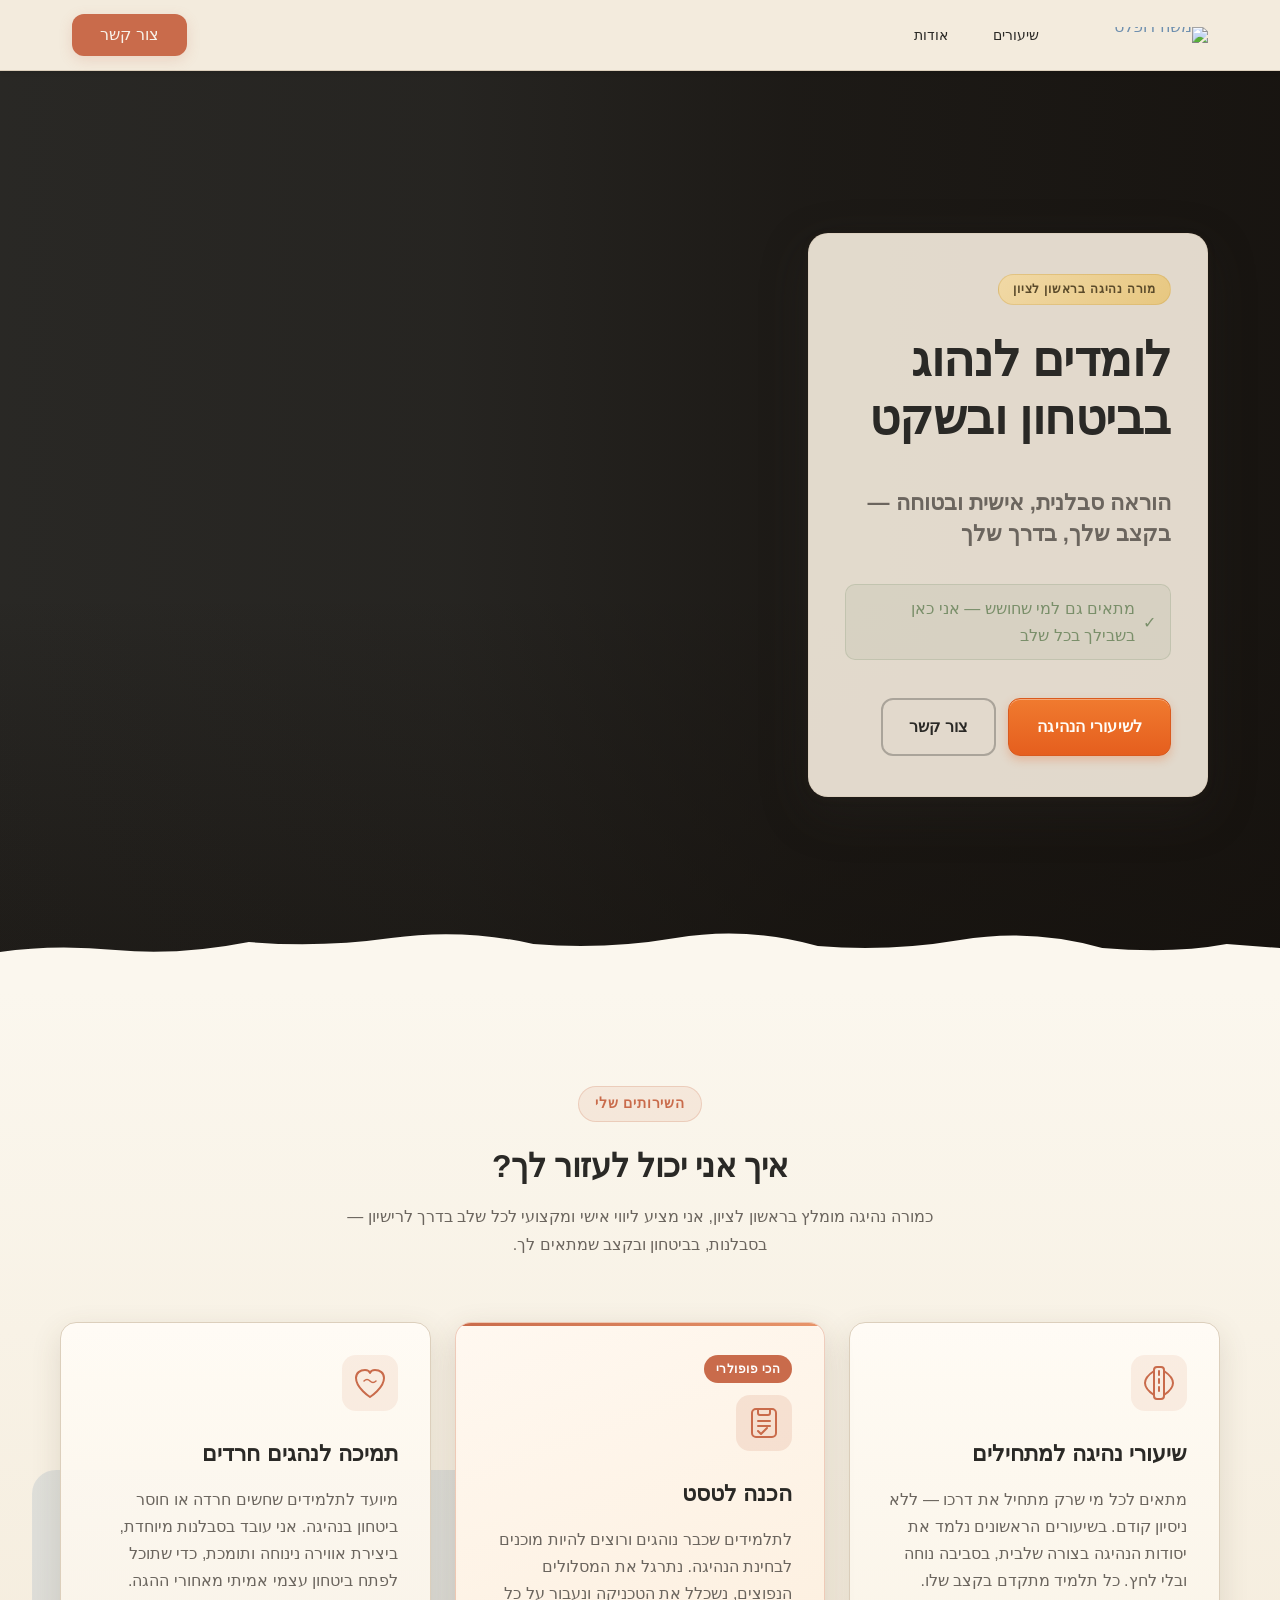
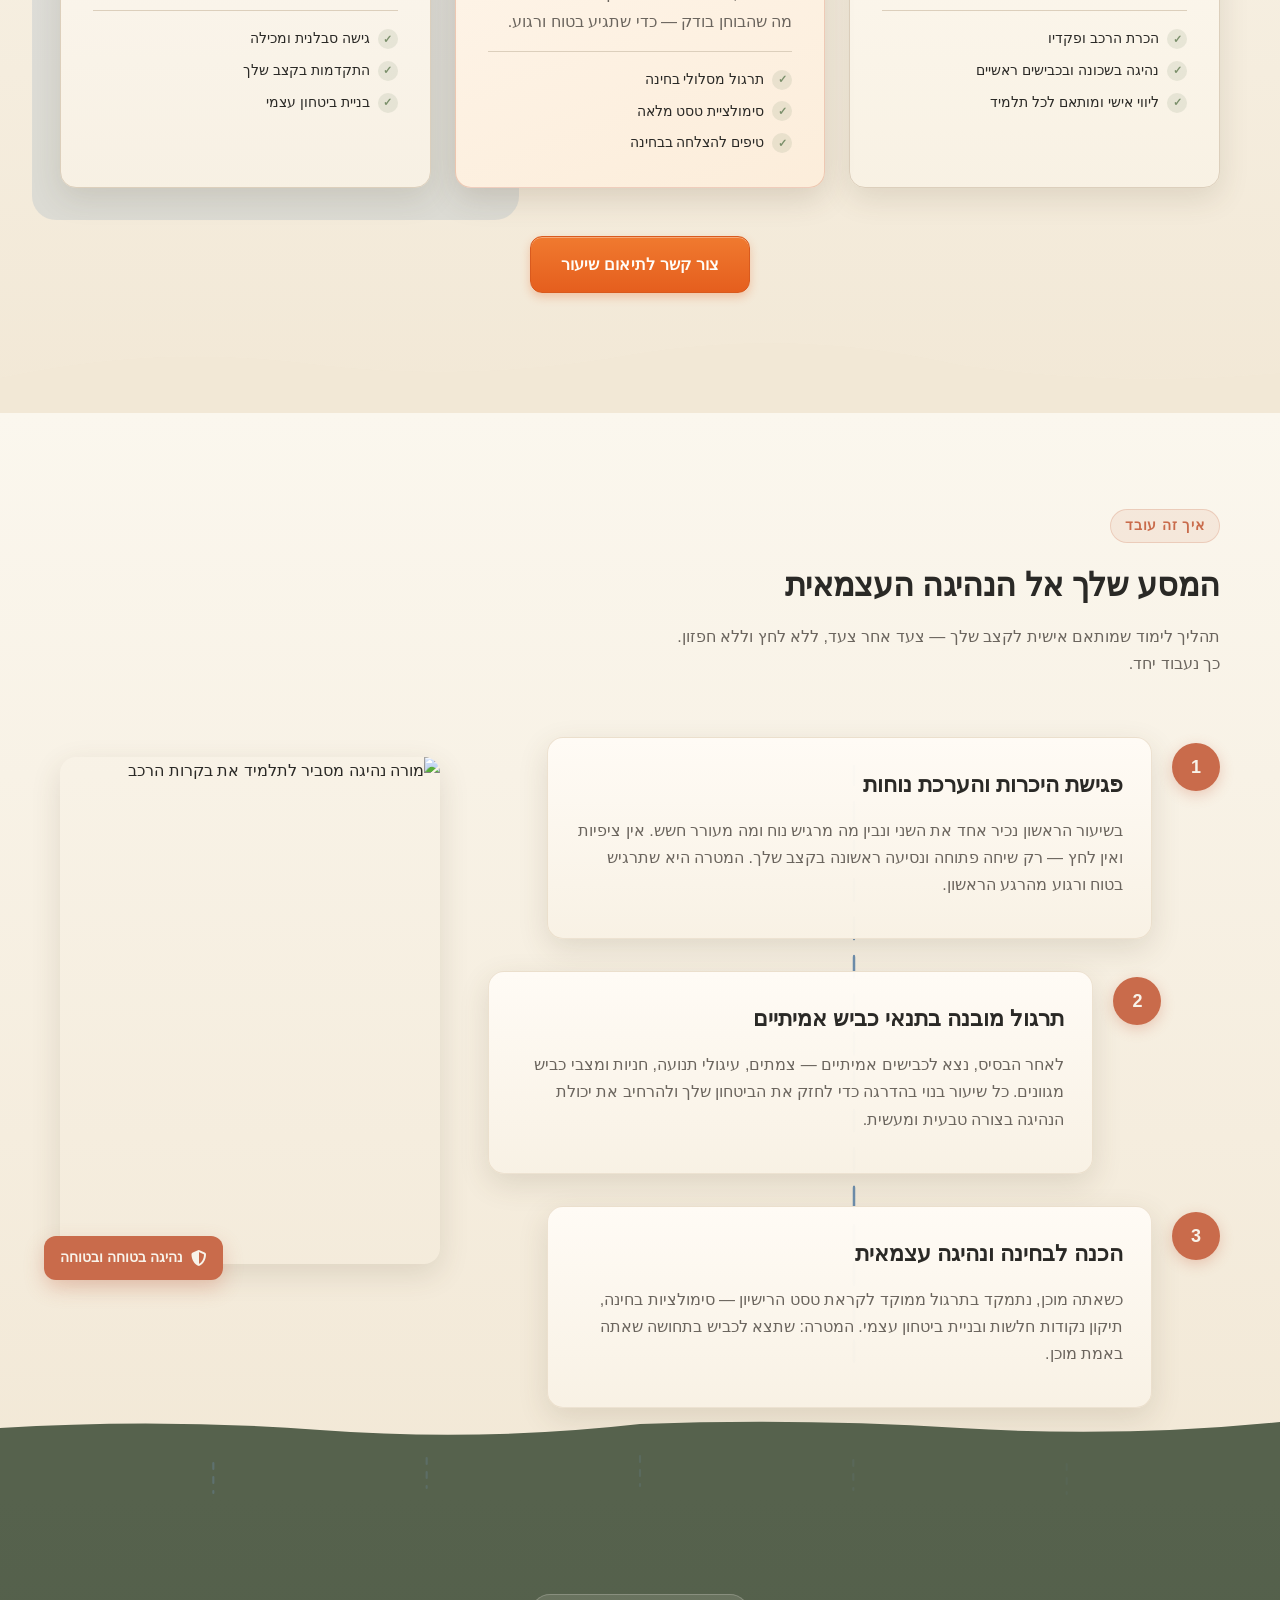
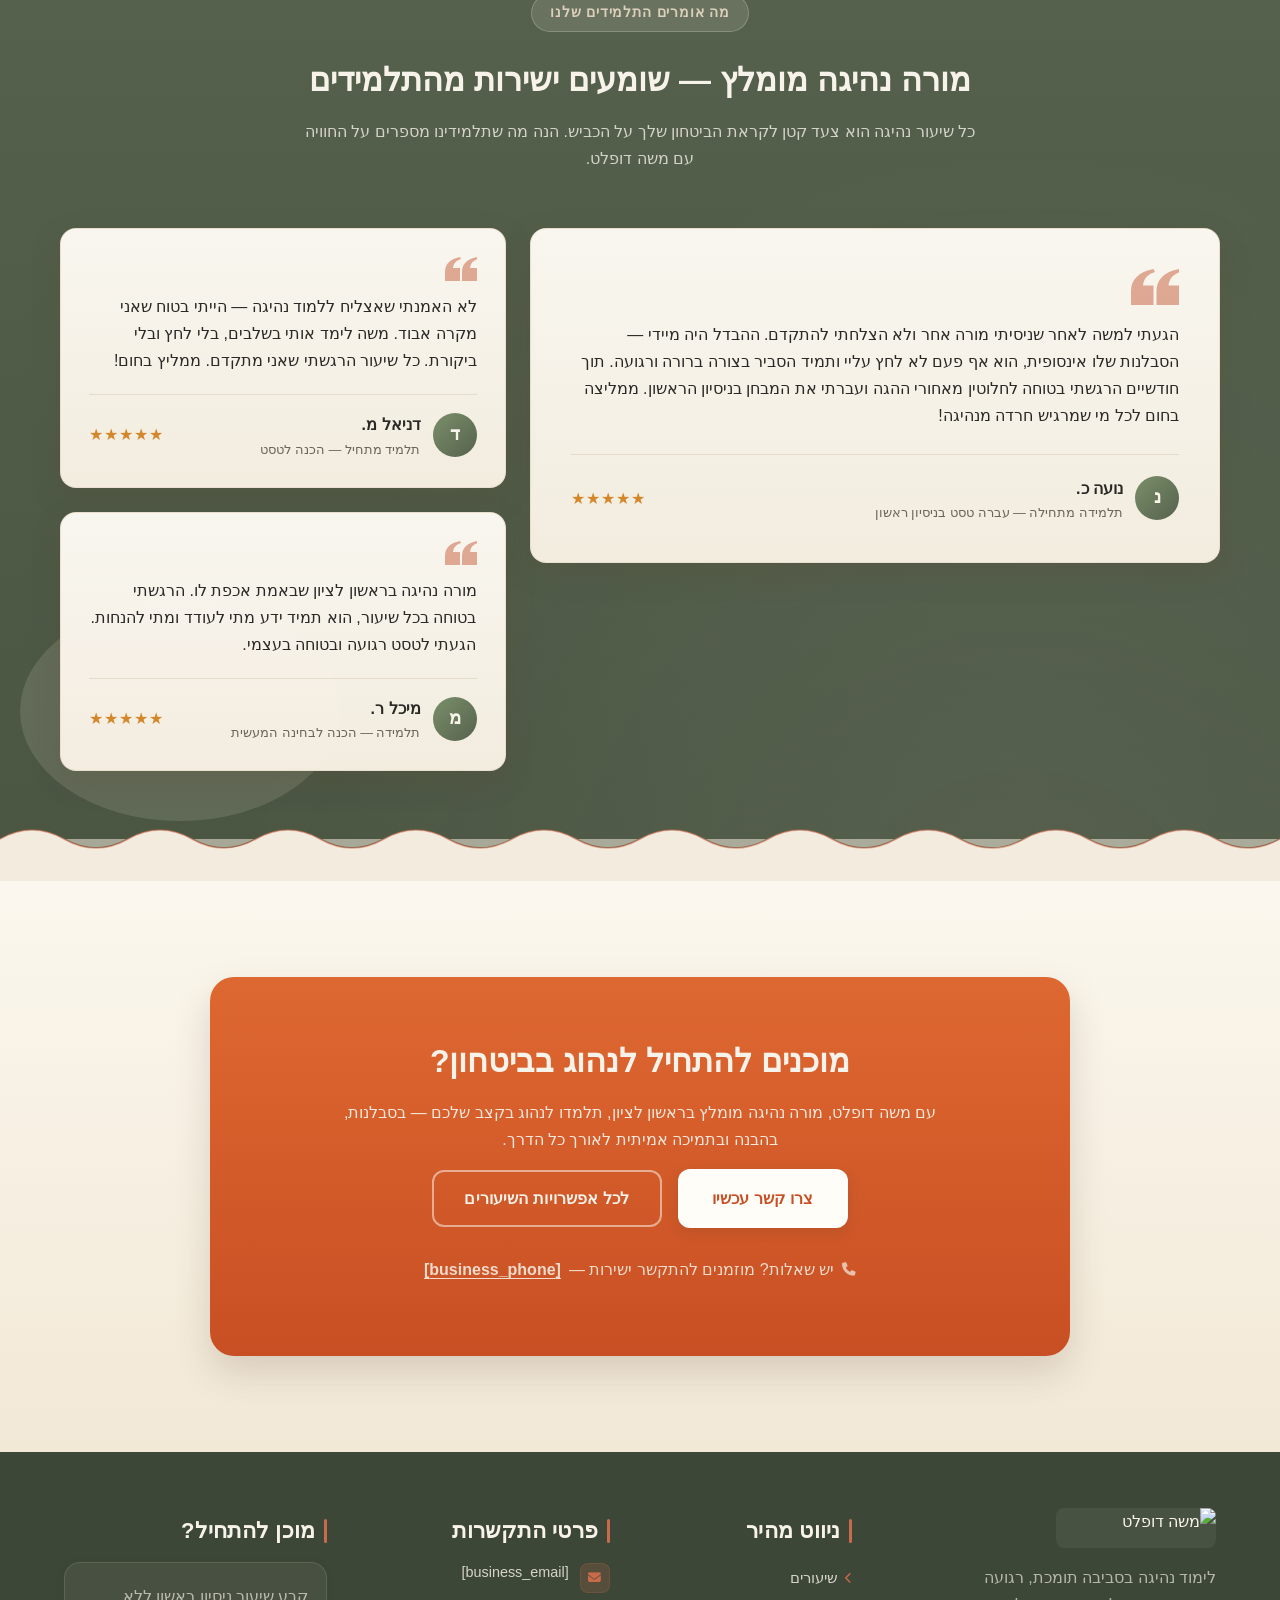
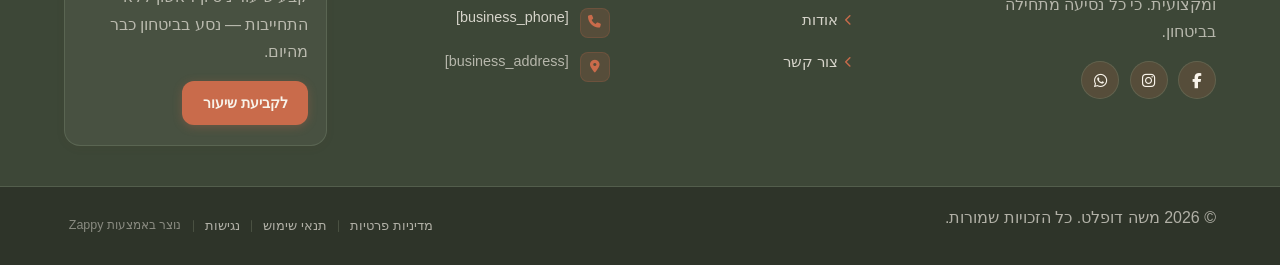
==== index.html @ 0f57e38f "Background sync: Progressive GitHub Sync" ====
<!DOCTYPE html>
<html lang="he" dir="rtl">
<head>
    <meta charset="UTF-8">
    <meta name="viewport" content="width=device-width, initial-scale=1.0">
    <meta name="robots" content="index, follow">
    <title>מורה נהיגה בראשון לציון — משה דופלט</title>
    <meta name="description" content="רוצה לקבל רישיון נהיגה? משה דופלט, מורה נהיגה מומלץ בראשון לציון, מלמד אותך לנהוג בבטחה ובביטחון עצמי. הצטרף אלינו והתחל את הדרך שלך היום!">
    <meta name="keywords" content="מורה נהיגה בראשון לציון, מורה נהיגה מומלץ, משה דופלט מורה נהיגה, שיעורי נהיגה למתחילים">
    
    <!-- Favicons -->
    <link rel="icon" type="image/x-icon" href="/assets/favicon.ico">
    <link rel="icon" type="image/png" sizes="16x16" href="/assets/favicon-16x16.png">
    <link rel="icon" type="image/png" sizes="32x32" href="/assets/favicon-32x32.png">
    <link rel="icon" type="image/png" sizes="48x48" href="/assets/favicon-48x48.png">
    <link rel="icon" type="image/png" sizes="192x192" href="/assets/favicon-192x192.png">
    <link rel="icon" type="image/png" sizes="512x512" href="/assets/favicon-512x512.png">
    <link rel="apple-touch-icon" href="/assets/apple-touch-icon.png">
    <!-- Zappy Analytics -->
<script>
(function() {
  'use strict';
  
  // Configuration
  var config = {
    websiteId: '1e111e9a-e63c-4c52-bfa1-7cb4ae02877a',
    apiUrl: 'https://api.zappy5.com/api/analytics/track',
    sessionDuration: 30 * 60 * 1000, // 30 minutes
    visitorDuration: 30 * 24 * 60 * 60 * 1000, // 30 days
    trackPageViews: true,
    trackClicks: true,
    trackFormSubmissions: true
  };
  
  // Generate or retrieve persistent visitor ID (30 days)
  function getVisitorId() {
    var visitorKey = 'zappy_visitor_' + config.websiteId;
    var visitor = null;
    
    try {
      visitor = localStorage.getItem(visitorKey);
      if (visitor) {
        var visitorData = JSON.parse(visitor);
        var now = Date.now();
        
        // Check if visitor ID is still valid (30 days)
        if (now - visitorData.created < config.visitorDuration) {
          // Update last seen timestamp
          visitorData.lastSeen = now;
          localStorage.setItem(visitorKey, JSON.stringify(visitorData));
          return visitorData.id;
        }
      }
    } catch (e) {
      console.warn('Zappy Analytics: LocalStorage not available');
    }
    
    // Generate new visitor ID
    var newVisitorId = 'zv_' + Date.now() + '_' + Math.random().toString(36).substr(2, 9);
    
    try {
      localStorage.setItem(visitorKey, JSON.stringify({
        id: newVisitorId,
        created: Date.now(),
        lastSeen: Date.now()
      }));
    } catch (e) {
      // Continue without local storage
    }
    
    return newVisitorId;
  }
  
  // Generate or retrieve session ID (30 minutes)
  function getSessionId() {
    var sessionKey = 'zappy_session_' + config.websiteId;
    var session = null;
    
    try {
      session = sessionStorage.getItem(sessionKey);
      if (session) {
        var sessionData = JSON.parse(session);
        var now = Date.now();
        
        // Check if session is still valid
        if (now - sessionData.timestamp < config.sessionDuration) {
          // Update timestamp
          sessionData.timestamp = now;
          sessionStorage.setItem(sessionKey, JSON.stringify(sessionData));
          return sessionData.id;
        }
      }
    } catch (e) {
      console.warn('Zappy Analytics: SessionStorage not available');
    }
    
    // Generate new session ID
    var newSessionId = 'zs_' + Date.now() + '_' + Math.random().toString(36).substr(2, 9);
    
    try {
      sessionStorage.setItem(sessionKey, JSON.stringify({
        id: newSessionId,
        timestamp: Date.now()
      }));
    } catch (e) {
      // Continue without session storage
    }
    
    return newSessionId;
  }
  
  var visitorId = getVisitorId();
  var sessionId = getSessionId();
  
  // Track an event
  function trackEvent(eventType, data) {
    data = data || {};
    
    var eventData = {
      website_id: config.websiteId,
      event_type: eventType,
      page_path: window.location.pathname,
      referrer: document.referrer || 'direct',
      visitor_id: visitorId,
      session_id: sessionId,
      metadata: data
    };
    
    // Use sendBeacon if available (better for page unload events)
    if (navigator.sendBeacon) {
      var blob = new Blob([JSON.stringify(eventData)], { type: 'application/json' });
      navigator.sendBeacon(config.apiUrl, blob);
    } else {
      // Fallback to fetch
      fetch(config.apiUrl, {
        method: 'POST',
        headers: {
          'Content-Type': 'application/json'
        },
        body: JSON.stringify(eventData),
        keepalive: true
      }).catch(function(error) {
        console.warn('Zappy Analytics: Failed to track event', error);
      });
    }
  }
  
  // Track page view
  if (config.trackPageViews) {
    trackEvent('pageview', {
      title: document.title,
      url: window.location.href
    });
  }
  
  // Track clicks on important elements
  if (config.trackClicks) {
    document.addEventListener('click', function(e) {
      var target = e.target;
      
      // Track button clicks (counted as actions)
      if (target.tagName === 'BUTTON' || target.closest('button')) {
        var button = target.tagName === 'BUTTON' ? target : target.closest('button');
        trackEvent('click', {
          element: 'button',
          text: button.textContent.trim().substring(0, 100),
          id: button.id || null,
          class: button.className || null
        });
      }
      
      // Track link clicks (navigation - not counted as actions)
      else if (target.tagName === 'A' || target.closest('a')) {
        var link = target.tagName === 'A' ? target : target.closest('a');
        trackEvent('navigation', {
          element: 'link',
          text: link.textContent.trim().substring(0, 100),
          href: link.href,
          external: link.hostname !== window.location.hostname
        });
      }
    }, true);
  }
  
  // Track form submissions
  if (config.trackFormSubmissions) {
    document.addEventListener('submit', function(e) {
      var form = e.target;
      
      trackEvent('form_submit', {
        form_id: form.id || null,
        form_name: form.name || null,
        form_action: form.action || null,
        form_method: form.method || 'GET'
      });
    }, true);
  }
  
  // Track time on page (send on page unload)
  var pageLoadTime = Date.now();
  
  window.addEventListener('beforeunload', function() {
    var timeOnPage = Math.floor((Date.now() - pageLoadTime) / 1000); // in seconds
    
    trackEvent('page_unload', {
      time_on_page: timeOnPage,
      page_path: window.location.pathname
    });
  });
  
  // Expose tracking function globally for custom events
  window.zappyAnalytics = {
    track: trackEvent,
    getVisitorId: function() { return visitorId; },
    getSessionId: function() { return sessionId; }
  };
  
})();
</script>
<!-- End Zappy Analytics -->
    <meta property="og:title" content="מורה נהיגה בראשון לציון — משה דופלט">
  <meta property="og:description" content="רוצה לקבל רישיון נהיגה? משה דופלט, מורה נהיגה מומלץ בראשון לציון, מלמד אותך לנהוג בבטחה ובביטחון עצמי. הצטרף אלינו והתחל את הדרך שלך היום!">
  <meta property="og:type" content="website">
  <meta property="og:locale" content="he_IL">
  
  <meta name="twitter:card" content="summary_large_image">
  <meta name="twitter:title" content="מורה נהיגה בראשון לציון — משה דופלט">
  <meta name="twitter:description" content="רוצה לקבל רישיון נהיגה? משה דופלט, מורה נהיגה מומלץ בראשון לציון, מלמד אותך לנהוג בבטחה ובביטחון עצמי. הצטרף אלינו והתחל את הדרך שלך היום!">
  
  <link rel="stylesheet" href="https://cdnjs.cloudflare.com/ajax/libs/font-awesome/6.4.0/css/all.min.css">

    <!-- Favicons -->
    <link rel="icon" type="image/x-icon" href="/assets/favicon.ico">
    <link rel="icon" type="image/png" sizes="16x16" href="/assets/favicon-16x16.png">
    <link rel="icon" type="image/png" sizes="32x32" href="/assets/favicon-32x32.png">
    <link rel="icon" type="image/png" sizes="48x48" href="/assets/favicon-48x48.png">
    <link rel="icon" type="image/png" sizes="192x192" href="/assets/favicon-192x192.png">
    <link rel="icon" type="image/png" sizes="512x512" href="/assets/favicon-512x512.png">
    <link rel="apple-touch-icon" href="/assets/apple-touch-icon.png">
    <!-- Cookie Consent -->
    <link rel="stylesheet" href="https://cdn.jsdelivr.net/npm/vanilla-cookieconsent@3/dist/cookieconsent.css">
    <script src="https://cdn.jsdelivr.net/npm/vanilla-cookieconsent@3/dist/cookieconsent.umd.js"></script>
    <!-- Mickidum Accessibility Toolbar -->
    <script src="https://cdn.jsdelivr.net/gh/mickidum/acc_toolbar/acctoolbar/acctoolbar.min.js"></script>
    <link rel="stylesheet" href="/styles.css">

    <style id="zappy-dropdown-submenu-styles">
      /* ========== DESKTOP DROPDOWN SUBMENU STYLES ========== */
      /* Base styles for dropdown submenus - parent must be positioned */
      .nav-menu li:has(.sub-menu), nav li:has(.sub-menu), .navbar li:has(.sub-menu), #navMenu li:has(.sub-menu) { position: relative; }
      /* Submenu base - hidden by default */
      .nav-menu .sub-menu, nav .sub-menu, .navbar .sub-menu, #navMenu .sub-menu { display: block !important; position: absolute !important; top: 100%; left: 0; min-width: 220px; background: white; border-radius: 8px; box-shadow: 0 8px 25px rgba(0,0,0,0.15); padding: 8px 0; opacity: 0; visibility: hidden; transform: translateY(10px); transition: all 0.3s ease; z-index: 1000; list-style: none; pointer-events: none; }
      /* CRITICAL: Desktop hover styles to show dropdown */
      .nav-menu li:hover > .sub-menu, nav li:hover > .sub-menu, .navbar li:hover > .sub-menu, #navMenu li:hover > .sub-menu { opacity: 1 !important; visibility: visible !important; transform: translateY(0) !important; pointer-events: auto !important; }
      /* Submenu item styling */
      .sub-menu li { list-style: none; margin: 0; padding: 0; }
      .sub-menu a { display: block !important; padding: 10px 16px !important; color: var(--text-dark, #333) !important; font-weight: 500; text-decoration: none; white-space: nowrap; transition: background-color 0.2s; }
      .sub-menu a:hover { background-color: #f5f5f5; }
      /* RTL (Hebrew/Arabic) dropdown positioning */
      [dir="rtl"] .nav-menu .sub-menu, [dir="rtl"] nav .sub-menu, [dir="rtl"] .navbar .sub-menu, html[lang="he"] .nav-menu .sub-menu, html[lang="he"] nav .sub-menu, html[lang="he"] .navbar .sub-menu, html[lang="ar"] .nav-menu .sub-menu, html[lang="ar"] nav .sub-menu, html[lang="ar"] .navbar .sub-menu { left: auto !important; right: 0 !important; }
      /* Hide empty dropdown menus (exclude catalog sub-menus that use <a> children instead of <li>) */
      .sub-menu:empty, .sub-menu:not(:has(li:not(.zappy-hidden-menu-item))):not(:has(> a)), .sub-menu:not(:has(li)):not(:has(> a)) { display: none !important; opacity: 0 !important; visibility: hidden !important; pointer-events: none !important; }
      /* Desktop: show submenu on Menu Group hover */
      li:has(.menu-group-title):hover > .sub-menu { opacity: 1 !important; visibility: visible !important; transform: translateY(0) !important; pointer-events: auto !important; }
      /* Menu Group title styling */
      .nav-menu > li > .menu-group-title, #navMenu > li > .menu-group-title { display: inline-block; padding: 0.5rem 1rem; cursor: default; user-select: none; }
      
      /* ========== MOBILE SUBMENU STYLES ========== */
      @media (max-width: 768px) {
        .nav-menu .sub-menu, nav .sub-menu, .navbar .sub-menu, #navMenu .sub-menu { position: static !important; transform: none !important; box-shadow: none !important; background: transparent !important; max-height: 0; overflow: hidden; opacity: 0; visibility: hidden; transition: max-height 0.3s ease, opacity 0.3s ease; padding: 0 !important; border-radius: 0 !important; }
        .sub-menu.mobile-expanded { max-height: 60vh !important; overflow-y: auto !important; opacity: 1 !important; visibility: visible !important; padding: 8px 0 8px 16px !important; }
        [dir="rtl"] .sub-menu.mobile-expanded, html[lang="he"] .sub-menu.mobile-expanded { padding: 8px 16px 8px 0 !important; }
        /* Disable hover behavior on mobile */
        .nav-menu li:hover > .sub-menu, nav li:hover > .sub-menu, .navbar li:hover > .sub-menu, #navMenu li:hover > .sub-menu { opacity: 0; visibility: hidden; pointer-events: none; }
        .nav-menu li > .sub-menu.mobile-expanded, nav li > .sub-menu.mobile-expanded, .navbar li > .sub-menu.mobile-expanded, #navMenu li > .sub-menu.mobile-expanded { opacity: 1 !important; visibility: visible !important; pointer-events: auto !important; }
        .nav-menu li:has(.sub-menu), nav li:has(.sub-menu), .navbar li:has(.sub-menu), #navMenu li:has(.sub-menu) { display: flex !important; flex-wrap: wrap !important; align-items: center !important; position: relative !important; min-height: 44px !important; }
        .nav-menu li:has(.sub-menu) > a, nav li:has(.sub-menu) > a, .navbar li:has(.sub-menu) > a, #navMenu li:has(.sub-menu) > a { flex: 1 !important; min-width: 0 !important; }
        .nav-menu li:has(.sub-menu) > .menu-group-title, nav li:has(.sub-menu) > .menu-group-title, .navbar li:has(.sub-menu) > .menu-group-title, #navMenu li:has(.sub-menu) > .menu-group-title { flex: 1 !important; min-width: 0 !important; padding: 0 !important; line-height: inherit !important; }
        .nav-menu li:has(.sub-menu) > .sub-menu, nav li:has(.sub-menu) > .sub-menu, .navbar li:has(.sub-menu) > .sub-menu, #navMenu li:has(.sub-menu) > .sub-menu { flex-basis: 100% !important; width: 100% !important; }
        .nav-menu li:has(.sub-menu) > a [class*="chevron"], .nav-menu li:has(.sub-menu) > a [class*="arrow"], .nav-menu li:has(.sub-menu) > a .fa-chevron-down, .nav-menu li:has(.sub-menu) > a .fa-angle-down, nav li:has(.sub-menu) > a [class*="chevron"], nav li:has(.sub-menu) > a [class*="arrow"], #navMenu li:has(.sub-menu) > a [class*="chevron"], #navMenu li:has(.sub-menu) > a [class*="arrow"] { display: none !important; visibility: hidden !important; }
        .mobile-submenu-toggle { display: flex !important; align-items: center !important; justify-content: center !important; width: 44px !important; height: auto !important; background: transparent !important; border: none !important; cursor: pointer !important; color: var(--text-dark) !important; position: static !important; flex-shrink: 0 !important; align-self: stretch !important; z-index: 2 !important; padding: 0 !important; margin: 0 !important; }
        .mobile-submenu-toggle::after { content: '' !important; width: 0 !important; height: 0 !important; border-left: 6px solid transparent !important; border-right: 6px solid transparent !important; border-top: 7px solid currentColor !important; transition: transform 0.3s ease !important; }
        .mobile-submenu-toggle.expanded::after { transform: rotate(180deg) !important; }
        .sub-menu a { padding: 10px 0 !important; display: block !important; color: var(--text-dark) !important; }
        .navbar .sub-menu li a, nav.navbar .sub-menu li a, .zappy-products-dropdown .sub-menu a { color: var(--text-dark) !important; }
      }
      @media (min-width: 769px) { .mobile-submenu-toggle { display: none !important; } }
    </style>

    <style id="mobile-lang-menu-deployed-css">
    @media (max-width: 768px) {
      .lang-switcher,
      .nav-cta-container .lang-switcher,
      .nav-container .lang-switcher,
      .navbar .lang-switcher,
      .navbar .nav-cta-container .lang-switcher,
      .nav-icons-left .lang-switcher,
      .nav-ecommerce-icons .lang-switcher { display: none !important; }
      .mobile-lang-menu { width: 100%; border-top: 1px solid rgba(128,128,128,0.2); padding: 8px 0 0 0; margin-top: 8px; }
      .mobile-lang-toggle { display: flex !important; align-items: center; justify-content: space-between; width: 100%; padding: 12px 16px; background: none; border: none; cursor: pointer; font-size: 15px; color: inherit; font-family: inherit; }
      .mobile-lang-toggle::after { content: ''; display: inline-block; width: 8px; height: 8px; border-right: 2px solid currentColor; border-bottom: 2px solid currentColor; transform: rotate(45deg); transition: transform 0.3s ease; margin-left: 8px; }
      .mobile-lang-toggle.expanded::after { transform: rotate(-135deg); }
      .mobile-lang-options { max-height: 0; overflow: hidden; transition: max-height 0.3s ease; }
      .mobile-lang-options.expanded { max-height: 300px; }
      .mobile-lang-option { display: flex !important; align-items: center; gap: 10px; padding: 10px 24px; text-decoration: none; color: inherit; font-size: 14px; font-family: inherit; }
      .mobile-lang-option:hover { background: rgba(128,128,128,0.1); }
      .mobile-lang-option.active { font-weight: 600; opacity: 0.7; pointer-events: none; }
      .mobile-lang-option img { width: 20px; height: 20px; border-radius: 50%; }
    }
    @media (min-width: 769px) {
      .mobile-lang-menu { display: none !important; }
    }
    </style>

    <style id="zappy-widget-visibility">
      #mic-access-tool-general-button, .mic-access-tool-general-button,
      #mic-init-access-tool .mic-access-tool-general-button, #mic-init-access-tool #mic-access-tool-general-button,
      ._access-icon, #mic-access-tool-box, .mic-access-tool-box,
      #mic-init-access-tool #mic-access-tool-box, div[id*="mic-access-tool-box"], ._access-menu {
        display: none !important; visibility: hidden !important; opacity: 0 !important; pointer-events: none !important;
      }
    </style>
</head>
<body>

  <nav class="navbar" dir="rtl">
  <button class="mobile-toggle" id="mobileToggle" aria-label="Menu">
    <svg class="hamburger-icon" width="24" height="24" viewBox="0 0 24 24" fill="none">
      <path d="M3 12h18M3 6h18M3 18h18" stroke="currentColor" stroke-width="2" stroke-linecap="round"></path>
    </svg>
    <svg class="close-icon" width="24" height="24" viewBox="0 0 24 24" fill="none" style="display: none;">
      <path d="M18 6L6 18M6 6l12 12" stroke="currentColor" stroke-width="2" stroke-linecap="round"></path>
    </svg>
  </button>

  <button class="phone-header-btn" data-phone="[business_phone]" aria-label="Call">
    <svg width="20" height="20" viewBox="0 0 24 24" fill="currentColor">
      <path d="M22 16.92v3a2 2 0 0 1-2.18 2 19.79 19.79 0 0 1-8.63-3.07 19.5 19.5 0 0 1-6-6 19.79 19.79 0 0 1-3.07-8.67A2 2 0 0 1 4.11 2h3a2 2 0 0 1 2 1.72 12.84 12.84 0 0 0 .7 2.81 2 2 0 0 1-.45 2.11L8.09 9.91a16 16 0 0 0 6 6l1.27-1.27a2 2 0 0 1 2.11-.45 12.84 12.84 0 0 0 2.81.7A2 2 0 0 1 22 16.92z"></path>
    </svg>
  </button>

  <div class="nav-container">
    <div class="nav-right-group"><div class="nav-brand">
      <a href="/" class="logo-link">
        <img src="/assets/logo.webp" alt="משה דופלט" class="logo">
      </a>
    </div><ul class="nav-menu" id="navMenu"><li><a href="/lessons">שיעורים</a></li><li><a href="/about">אודות</a></li></ul></div>

    

    <div class="nav-cta-container">
      <a href="/contact" class="nav-cta-btn">צור קשר</a>
    </div>
  </div>
</nav>
<script>

// Navbar Mobile Menu Toggle and Contrast Fix
(function() {
  // Use 'load' event instead of 'DOMContentLoaded' to ensure we run AFTER all other scripts
  window.addEventListener('load', function() {
    
    // FIX MOBILE BUTTON CONTRAST
    // Detect navbar background color and apply contrasting color to mobile buttons
    const navbar = document.querySelector('.navbar, nav, header');
    if (!navbar) {
      console.log('[Navbar] Navbar element not found');
      return;
    }
    
    // DECLARE VARIABLES EARLY to avoid Temporal Dead Zone errors
    // These are used in multiple places below
    let mobileToggle = document.getElementById('mobileToggle') ||
                       document.querySelector('.mobile-toggle') ||
                       document.querySelector('.hamburger') ||
                       document.querySelector('.hamburger-menu') ||
                       document.querySelector('.menu-toggle') ||
                       document.querySelector('.burger-menu') ||
                       document.querySelector('[aria-label="Menu"]') ||
                       document.querySelector('[aria-label="תפריט"]');
    
    const phoneBtn = document.querySelector('.phone-header-btn');
    
    const computedStyle = window.getComputedStyle(navbar);
    let bgColor = computedStyle.backgroundColor;
    
    console.log('[Navbar] Initial navbar background:', bgColor);
    
    // Check if background is transparent or rgba with 0 alpha
    const isTransparent = bgColor === 'transparent' || 
                         bgColor === 'rgba(0, 0, 0, 0)' ||
                         (bgColor.startsWith('rgba') && bgColor.includes(', 0)'));
    
    if (isTransparent) {
      // Check for background-image or gradient
      const bgImage = computedStyle.backgroundImage;
      if (bgImage && bgImage !== 'none') {
        console.log('[Navbar] Navbar has background image/gradient, using dark text');
        bgColor = 'rgb(240, 240, 240)'; // Assume light background
      } else {
        // Transparent navbar - check body background
        const bodyBg = window.getComputedStyle(document.body).backgroundColor;
        console.log('[Navbar] Navbar transparent, using body background:', bodyBg);
        bgColor = bodyBg;
      }
    }
    
    // Calculate luminance to determine if background is light or dark
    const rgb = bgColor.match(/\d+/g);
    if (rgb && rgb.length >= 3) {
      const r = parseInt(rgb[0]);
      const g = parseInt(rgb[1]);
      const b = parseInt(rgb[2]);
      const luminance = (0.299 * r + 0.587 * g + 0.114 * b) / 255;
      
      // Mobile button colors are set by Claude's AI-generated CSS (same as .nav-menu a)
      // No dynamic color overrides needed - colors come from the generated navbar CSS
      console.log('[Navbar] Mobile button colors preserved from Claude CSS (luminance:', luminance.toFixed(2) + ')');
      
      // FIX ICON SIZES - Ensure SVGs are properly sized and visible
      // INJECT CRITICAL CSS TO OVERRIDE ANY CONFLICTING RULES
      const criticalCSS = document.createElement('style');
      criticalCSS.id = 'zappy-mobile-nav-fix';
      const htmlLang = document.documentElement.lang || 'en';
      const htmlDir = document.documentElement.dir || 'ltr';
      // Check both dir attribute AND lang for RTL detection
      // dir="rtl" is the most reliable indicator
      const isRTL = htmlDir === 'rtl' || htmlLang === 'he' || htmlLang === 'ar';
      
      criticalCSS.textContent = `
        /* Hide mobile buttons on desktop, show only on mobile */
        @media (min-width: 769px) {
          .mobile-toggle,
          .phone-header-btn {
            display: none !important;
          }
        }
        
        /* Show and position mobile buttons correctly on mobile */
        @media (max-width: 768px) {
          .mobile-toggle,
          .phone-header-btn {
            position: absolute !important;
            top: 50% !important;
            transform: translateY(-50%) !important;
            z-index: 1001 !important;
            display: flex !important;
            align-items: center !important;
            justify-content: center !important;
            width: 36px !important;
            height: 36px !important;
            border-radius: 50% !important;
            border: none !important;
            cursor: pointer !important;
            padding: 6px !important;
            background: none !important;
            color: var(--nav-text, var(--text-dark)) !important;
          }
          
          /* LTR positioning (default): hamburger LEFT, phone RIGHT */
          html:not([dir="rtl"]):not([lang="he"]):not([lang="ar"]) .mobile-toggle,
          html[dir="ltr"] .mobile-toggle {
            left: 12px !important;
            right: auto !important;
          }
          html:not([dir="rtl"]):not([lang="he"]):not([lang="ar"]) .phone-header-btn,
          html[dir="ltr"] .phone-header-btn {
            right: 12px !important;
            left: auto !important;
          }
          
          /* RTL positioning: hamburger RIGHT, phone LEFT */
          html[dir="rtl"] .mobile-toggle,
          html[lang="he"] .mobile-toggle,
          html[lang="ar"] .mobile-toggle {
            right: 12px !important;
            left: auto !important;
          }
          html[dir="rtl"] .phone-header-btn,
          html[lang="he"] .phone-header-btn,
          html[lang="ar"] .phone-header-btn {
            left: 12px !important;
            right: auto !important;
          }
          
          /* CRITICAL: Ensure nav-container has min-height on mobile */
          /* All children are positioned absolutely/fixed on mobile, so height:auto collapses to 0 */
          .nav-container {
            min-height: 70px !important;
            position: relative !important;
          }
          
          /* Ensure SVG icons are properly sized and inherit color */
          .mobile-toggle svg,
          .phone-header-btn svg {
            width: 24px !important;
            height: 24px !important;
            /* Don't force display - let JavaScript control hamburger/close toggle */
          }
          
          /* Reset nav-cta-container on mobile - remove desktop box-shadow/padding */
          /* that creates a visible ghost box when CTA button is hidden */
          .nav-cta-container {
            box-shadow: none !important;
            padding: 0 !important;
          }
          
          /* Hide nav-cta-container entirely on mobile when there's no lang-switcher */
          /* (only the CTA button is inside, and it's hidden on mobile) */
          .nav-cta-container:not(:has(.lang-switcher)) {
            display: none !important;
          }
          
          /* CRITICAL: Prevent hero image fade gradient from bleeding over headline text */
          /* The .image-fade-gradient has bottom: -30px (extends below parent) */
          /* On mobile stacked layout, this overlaps the h1 text below the image */
          .hero-image-column {
            overflow: hidden !important;
          }
          .image-fade-gradient {
            bottom: 0 !important;
          }
          
          /* Hide desktop language switcher on mobile - hamburger menu handles it */
          /* High specificity to override stored CSS */
          .lang-switcher,
          .nav-cta-container .lang-switcher,
          .nav-container .lang-switcher,
          .navbar .lang-switcher,
          .navbar .nav-cta-container .lang-switcher {
            display: none !important;
          }
        }
      `;
      
      // Remove existing fix if present and inject new one
      const existing = document.getElementById('zappy-mobile-nav-fix');
      if (existing) existing.remove();
      document.head.appendChild(criticalCSS);
      
      console.log('[Navbar] Critical CSS injected for mobile nav positioning');
      
      // ONLY apply inline positioning styles on mobile viewport
      // On desktop, the CSS handles hiding these buttons with display: none
      // Inline styles were breaking desktop layout by overriding CSS
      const isMobileViewport = window.innerWidth <= 768;
      
      if (mobileToggle) {
        // Icon sizing applies to all viewports for consistency
        const hamburgerIcon = mobileToggle.querySelector('.hamburger-icon');
        const closeIcon = mobileToggle.querySelector('.close-icon');
        
        if (hamburgerIcon) {
          hamburgerIcon.style.setProperty('width', '24px', 'important');
          hamburgerIcon.style.setProperty('height', '24px', 'important');
          hamburgerIcon.style.setProperty('display', 'block', 'important'); // Show hamburger by default
        }
        if (closeIcon) {
          closeIcon.style.setProperty('width', '24px', 'important');
          closeIcon.style.setProperty('height', '24px', 'important');
          closeIcon.style.setProperty('display', 'none', 'important'); // Hide close icon by default
        }
        
        // ONLY set positioning inline styles on mobile
        if (isMobileViewport) {
          mobileToggle.style.setProperty('position', 'absolute', 'important');
          mobileToggle.style.setProperty('top', '50%', 'important');
          mobileToggle.style.setProperty('transform', 'translateY(-50%)', 'important');
          mobileToggle.style.setProperty('z-index', '1001', 'important');
          
          // Clear any inline left/right so CSS can take over based on html[dir]
          mobileToggle.style.removeProperty('left');
          mobileToggle.style.removeProperty('right');
          
          console.log('[Navbar] Mobile toggle positioning applied (mobile viewport)');
        } else {
          // On desktop, clear any positioning styles to let CSS handle it
          mobileToggle.style.removeProperty('position');
          mobileToggle.style.removeProperty('top');
          mobileToggle.style.removeProperty('transform');
          mobileToggle.style.removeProperty('z-index');
          mobileToggle.style.removeProperty('left');
          mobileToggle.style.removeProperty('right');
          console.log('[Navbar] Desktop viewport - cleared mobile toggle inline positioning');
        }
      }
      
      if (phoneBtn) {
        // Icon sizing applies to all viewports
        const phoneIcon = phoneBtn.querySelector('svg');
        if (phoneIcon) {
          phoneIcon.style.width = '24px';
          phoneIcon.style.height = '24px';
          phoneIcon.setAttribute('width', '24');
          phoneIcon.setAttribute('height', '24');
        }
        
        // ONLY set positioning inline styles on mobile
        if (isMobileViewport) {
          phoneBtn.style.setProperty('position', 'absolute', 'important');
          phoneBtn.style.setProperty('top', '50%', 'important');
          phoneBtn.style.setProperty('transform', 'translateY(-50%)', 'important');
          phoneBtn.style.setProperty('z-index', '1001', 'important');
          
          // Clear any inline left/right so CSS can take over based on html[dir]
          phoneBtn.style.removeProperty('left');
          phoneBtn.style.removeProperty('right');
          
          console.log('[Navbar] Phone button positioning applied (mobile viewport)');
        } else {
          // On desktop, clear any positioning styles to let CSS handle it
          phoneBtn.style.removeProperty('position');
          phoneBtn.style.removeProperty('top');
          phoneBtn.style.removeProperty('transform');
          phoneBtn.style.removeProperty('z-index');
          phoneBtn.style.removeProperty('left');
          phoneBtn.style.removeProperty('right');
          console.log('[Navbar] Desktop viewport - cleared phone button inline positioning');
        }
      }
    } else {
      console.log('[Navbar] Could not parse background color:', bgColor);
    }
    
    // MOBILE MENU TOGGLE
    // Re-query in case DOM changed (mobileToggle already declared at top of function)
    mobileToggle = document.getElementById('mobileToggle') ||
                   document.querySelector('.mobile-toggle') ||
                   document.querySelector('.hamburger') ||
                   document.querySelector('.hamburger-menu') ||
                   document.querySelector('.menu-toggle') ||
                   document.querySelector('.burger-menu') ||
                   document.querySelector('[aria-label="Menu"]') ||
                   document.querySelector('[aria-label="תפריט"]');
    
    // EXPANDED SEARCH: Find nav menu by ID or class
    const navMenu = document.getElementById('navMenu') ||
                  document.querySelector('.nav-menu') ||
                  document.querySelector('.nav-links') ||
                  document.querySelector('nav ul:not(.submenu)');
    
    if (!mobileToggle || !navMenu) {
      console.log('[Navbar] Mobile toggle or menu not found:', { toggle: !!mobileToggle, menu: !!navMenu });
      return;
    }
    
    // Ensure navMenu has ID for CSS targeting
    if (!navMenu.id) {
      navMenu.id = 'navMenu';
    }
    
    console.log('[Navbar] Initializing mobile menu...');
    
    // Remove any existing event listeners by cloning the button
    const newToggle = mobileToggle.cloneNode(true);
    mobileToggle.parentNode.replaceChild(newToggle, mobileToggle);
    
    // Toggle menu on button click - use newToggle now
    newToggle.addEventListener('click', function(e) {
      e.preventDefault();
      e.stopPropagation();
      
      const hamburgerIcon = this.querySelector('.hamburger-icon');
      const closeIcon = this.querySelector('.close-icon');
      const isActive = navMenu.classList.contains('active');
      
      if (isActive) {
        // Close menu
        navMenu.classList.remove('active');
        if (hamburgerIcon) hamburgerIcon.style.setProperty('display', 'block', 'important');
        if (closeIcon) closeIcon.style.setProperty('display', 'none', 'important');
        document.body.style.overflow = '';
        console.log('[Navbar] Menu closed');
      } else {
        // Open menu
        navMenu.classList.add('active');
        if (hamburgerIcon) hamburgerIcon.style.setProperty('display', 'none', 'important');
        if (closeIcon) closeIcon.style.setProperty('display', 'block', 'important');
        document.body.style.overflow = 'hidden';
        console.log('[Navbar] Menu opened');
      }
    });
    
    // Close menu when clicking nav links (but NOT dropdown toggles)
    const navLinks = navMenu.querySelectorAll('a');
    navLinks.forEach(function(link) {
      link.addEventListener('click', function() {
        // Don't close if it's a dropdown child (unless it's a real navigation link)
        if (this.getAttribute('href') === '#') return;
        
        const hamburgerIcon = newToggle.querySelector('.hamburger-icon');
        const closeIcon = newToggle.querySelector('.close-icon');
        
        navMenu.classList.remove('active');
        if (hamburgerIcon) hamburgerIcon.style.setProperty('display', 'block', 'important');
        if (closeIcon) closeIcon.style.setProperty('display', 'none', 'important');
        document.body.style.overflow = '';
        console.log('[Navbar] Menu closed (link clicked)');
      });
    });
    
    // DROPDOWN MENU TOGGLE (for mobile and touch devices)
    var dropdownToggles = navMenu.querySelectorAll('.dropdown-toggle');
    dropdownToggles.forEach(function(toggle) {
      toggle.addEventListener('click', function(e) {
        e.preventDefault();
        e.stopPropagation();
        var parent = this.closest('.nav-dropdown');
        if (!parent) return;
        
        // Close other open dropdowns at the same level
        var siblings = parent.parentNode.querySelectorAll('.nav-dropdown.open');
        siblings.forEach(function(sib) {
          if (sib !== parent) sib.classList.remove('open');
        });
        
        parent.classList.toggle('open');
        console.log('[Navbar] Dropdown toggled:', parent.classList.contains('open') ? 'open' : 'closed');
      });
    });
    
    // Close dropdowns when clicking outside
    document.addEventListener('click', function(e) {
      if (!e.target.closest('.nav-dropdown')) {
        var openDropdowns = document.querySelectorAll('.nav-dropdown.open');
        openDropdowns.forEach(function(dd) { dd.classList.remove('open'); });
      }
    });
    
    console.log('[Navbar] Dropdown handlers initialized for ' + dropdownToggles.length + ' dropdowns');
    
    // Phone button functionality (phoneBtn already declared at top of function)
    if (phoneBtn) {
      phoneBtn.addEventListener('click', function() {
        // Get phone number from placeholder in page or use default
        const phoneLinks = document.querySelectorAll('a[href^="tel:"]');
        const phoneNumber = phoneLinks.length > 0 
          ? phoneLinks[0].getAttribute('href').replace('tel:', '')
          : '[business_phone]';
        
        window.location.href = 'tel:' + phoneNumber;
        console.log('[Navbar] Phone button clicked');
      });
    }
    
    console.log('[Navbar] Mobile menu initialized successfully');
    
    // === WHATSAPP BUTTON VISIBILITY FIX ===
    // Ensure WhatsApp floating button is hidden on desktop and visible on mobile
    // IMPORTANT: Only target the floating button by its class, NOT generic wa.me links
    const handleWhatsAppVisibility = function() {
      const whatsappBtn = document.querySelector('.whatsapp-float');
      if (whatsappBtn) {
        const isDesktop = window.innerWidth >= 769;
        if (isDesktop) {
          whatsappBtn.style.setProperty('display', 'none', 'important');
          whatsappBtn.style.setProperty('visibility', 'hidden', 'important');
          whatsappBtn.style.setProperty('opacity', '0', 'important');
          whatsappBtn.style.setProperty('pointer-events', 'none', 'important');
          console.log('[WhatsApp] Button hidden on desktop');
        } else {
          whatsappBtn.style.removeProperty('display');
          whatsappBtn.style.removeProperty('visibility');
          whatsappBtn.style.removeProperty('opacity');
          whatsappBtn.style.removeProperty('pointer-events');
          console.log('[WhatsApp] Button visible on mobile');
        }
      }
    };
    
    // Run on load
    handleWhatsAppVisibility();
    
    // Run on resize with debouncing
    let resizeTimer;
    window.addEventListener('resize', function() {
      clearTimeout(resizeTimer);
      resizeTimer = setTimeout(handleWhatsAppVisibility, 100);
    });
  });
})();

</script>
  
  <main>
    <section class="index-hero-section" data-layout-spec="בית-hero" dir="rtl" data-hero-type="fullscreen-scrim">
  <!-- Background Image -->
  <div class="index-hero-bg">
    <img data-hero-bg="true" data-placeholder="index-hero-image-1" data-context="Natural-light in-car photography showing a warm teaching moment: a calm, friendly male driving instructor in his 50s sitting in the passenger seat of a modern car, gently pointing toward the road ahead while a young nervous student driver grips the steering wheel. Warm golden-hour sunlight streams through the windshield, creating a reassuring and supportive atmosphere. Israeli urban street visible through the windshield. Soft bokeh background, warm lens tone, realistic and human." width="1200" height="700" src="" alt="מורה נהיגה משה דופלט מלמד תלמיד בתוך הרכב בשיעור נהיגה אישי">
  </div>

  <!-- Scrim Overlay -->
  <div class="index-hero-scrim" aria-hidden="true"></div>

  <!-- Content Card -->
  <div class="index-hero-container">
    <div class="index-hero-card">
      <span class="index-hero-badge">מורה נהיגה בראשון לציון</span>
      <h1 class="index-hero-h1">לומדים לנהוג<br>בביטחון ובשקט</h1>
      <h3 class="index-hero-subtitle">הוראה סבלנית, אישית ובטוחה —<br>בקצב שלך, בדרך שלך</h3>
      <p class="index-hero-reassurance">
        <span class="index-hero-reassurance-icon" aria-hidden="true">✓</span>
        מתאים גם למי שחושש — אני כאן בשבילך בכל שלב
      </p>
      <div class="index-hero-ctas">
        <a href="/lessons" class="index-hero-btn-primary">לשיעורי הנהיגה</a>
        <a href="/contact" class="index-hero-btn-secondary">צור קשר</a>
      </div>
    </div>
  </div>

  <!-- Bottom Divider -->
  <div class="index-hero-divider-wrapper">
    <svg data-no-icon-edit="true" aria-hidden="true" viewBox="0 0 1440 90" preserveAspectRatio="none" xmlns="http://www.w3.org/2000/svg">
      <path d="M0,90 L0,52 Q60,44 130,50 T280,42 Q360,48 440,38 T600,44 Q680,50 760,38 T920,46 Q1000,52 1080,40 T1240,48 Q1320,54 1380,44 L1440,48 L1440,90 Z" fill="#FBF7EE"></path>
    </svg>
  </div>
</section>

<section class="index-services-section" data-layout-spec="בית-services" dir="rtl">
  <div class="index-services-container">
    <!-- Intro Block -->
    <div class="index-services-intro">
      <span class="index-services-eyebrow">השירותים שלי</span>
      <h2 class="index-services-title">איך אני יכול לעזור לך?</h2>
      <p class="index-services-subtitle">כמורה נהיגה מומלץ בראשון לציון, אני מציע ליווי אישי ומקצועי לכל שלב בדרך לרישיון — בסבלנות, בביטחון ובקצב שמתאים לך.</p>
    </div>

    <!-- Cards Cluster -->
    <div class="index-services-cluster">
      <!-- Decorative dusty-blue backplate -->
      <div class="index-services-backplate" aria-hidden="true"></div>

      <div class="index-services-cards">

        <!-- Card 1: Beginner Lessons -->
        <article class="index-services-card">
          <div class="index-services-card-icon">
            <svg data-element-type="icon" data-icon-type="svg" width="44" height="44" viewBox="0 0 44 44" fill="none" xmlns="http://www.w3.org/2000/svg" aria-hidden="true">
              <!-- Road icon -->
              <rect x="17" y="6" width="10" height="32" rx="3" stroke="currentColor" stroke-width="2" fill="none"></rect>
              <line x1="22" y1="10" x2="22" y2="14" stroke="currentColor" stroke-width="2" stroke-linecap="round"></line>
              <line x1="22" y1="18" x2="22" y2="22" stroke="currentColor" stroke-width="2" stroke-linecap="round"></line>
              <line x1="22" y1="26" x2="22" y2="30" stroke="currentColor" stroke-width="2" stroke-linecap="round"></line>
              <path d="M17 10 Q8 16 8 22 Q8 28 17 34" stroke="currentColor" stroke-width="2" fill="none" stroke-linecap="round"></path>
              <path d="M27 10 Q36 16 36 22 Q36 28 27 34" stroke="currentColor" stroke-width="2" fill="none" stroke-linecap="round"></path>
            </svg>
          </div>
          <div class="index-services-card-body">
            <h3 class="index-services-card-title">שיעורי נהיגה למתחילים</h3>
            <p class="index-services-card-desc">מתאים לכל מי שרק מתחיל את דרכו — ללא ניסיון קודם. בשיעורים הראשונים נלמד את יסודות הנהיגה בצורה שלבית, בסביבה נוחה ובלי לחץ. כל תלמיד מתקדם בקצב שלו.</p>
            <ul class="index-services-card-features">
              <li><span class="index-services-check" aria-hidden="true">✓</span>הכרת הרכב ופקדיו</li>
              <li><span class="index-services-check" aria-hidden="true">✓</span>נהיגה בשכונה ובכבישים ראשיים</li>
              <li><span class="index-services-check" aria-hidden="true">✓</span>ליווי אישי ומותאם לכל תלמיד</li>
            </ul>
          </div>
        </article>

        <!-- Card 2: Test Preparation -->
        <article class="index-services-card index-services-card--featured">
          <div class="index-services-card-badge">הכי פופולרי</div>
          <div class="index-services-card-icon">
            <svg data-element-type="icon" data-icon-type="svg" width="44" height="44" viewBox="0 0 44 44" fill="none" xmlns="http://www.w3.org/2000/svg" aria-hidden="true">
              <!-- Checklist/clipboard icon -->
              <rect x="10" y="8" width="24" height="28" rx="4" stroke="currentColor" stroke-width="2" fill="none"></rect>
              <path d="M16 8 L16 12 Q16 14 18 14 L26 14 Q28 14 28 12 L28 8" stroke="currentColor" stroke-width="2" fill="none" stroke-linecap="round"></path>
              <line x1="16" y1="20" x2="28" y2="20" stroke="currentColor" stroke-width="2" stroke-linecap="round"></line>
              <line x1="16" y1="25" x2="28" y2="25" stroke="currentColor" stroke-width="2" stroke-linecap="round"></line>
              <path d="M16 30 L19 33 L25 27" stroke="currentColor" stroke-width="2" stroke-linecap="round" stroke-linejoin="round"></path>
            </svg>
          </div>
          <div class="index-services-card-body">
            <h3 class="index-services-card-title">הכנה לטסט</h3>
            <p class="index-services-card-desc">לתלמידים שכבר נוהגים ורוצים להיות מוכנים לבחינת הנהיגה. נתרגל את המסלולים הנפוצים, נשכלל את הטכניקה ונעבור על כל מה שהבוחן בודק — כדי שתגיע בטוח ורגוע.</p>
            <ul class="index-services-card-features">
              <li><span class="index-services-check" aria-hidden="true">✓</span>תרגול מסלולי בחינה</li>
              <li><span class="index-services-check" aria-hidden="true">✓</span>סימולציית טסט מלאה</li>
              <li><span class="index-services-check" aria-hidden="true">✓</span>טיפים להצלחה בבחינה</li>
            </ul>
          </div>
        </article>

        <!-- Card 3: Anxiety Support -->
        <article class="index-services-card">
          <div class="index-services-card-icon">
            <svg data-element-type="icon" data-icon-type="svg" width="44" height="44" viewBox="0 0 44 44" fill="none" xmlns="http://www.w3.org/2000/svg" aria-hidden="true">
              <!-- Mirror / heart icon -->
              <path d="M22 36 C22 36 8 27 8 17 C8 12 12 9 17 9 C19.5 9 21.5 10.5 22 12 C22.5 10.5 24.5 9 27 9 C32 9 36 12 36 17 C36 27 22 36 22 36Z" stroke="currentColor" stroke-width="2" fill="none" stroke-linejoin="round"></path>
              <path d="M16 20 Q19 17 22 20 Q25 23 28 20" stroke="currentColor" stroke-width="1.5" fill="none" stroke-linecap="round"></path>
            </svg>
          </div>
          <div class="index-services-card-body">
            <h3 class="index-services-card-title">תמיכה לנהגים חרדים</h3>
            <p class="index-services-card-desc">מיועד לתלמידים שחשים חרדה או חוסר ביטחון בנהיגה. אני עובד בסבלנות מיוחדת, ביצירת אווירה נינוחה ותומכת, כדי שתוכל לפתח ביטחון עצמי אמיתי מאחורי ההגה.</p>
            <ul class="index-services-card-features">
              <li><span class="index-services-check" aria-hidden="true">✓</span>גישה סבלנית ומכילה</li>
              <li><span class="index-services-check" aria-hidden="true">✓</span>התקדמות בקצב שלך</li>
              <li><span class="index-services-check" aria-hidden="true">✓</span>בניית ביטחון עצמי</li>
            </ul>
          </div>
        </article>

      </div>
    </div>

    <!-- CTA -->
    <div class="index-services-cta">
      <a href="#contact" class="index-services-btn-primary">צור קשר לתיאום שיעור</a>
    </div>
  </div>

  <!-- Bottom Divider: olive-gray curved band -->
  <div class="index-services-divider-wrapper">
    <svg data-no-icon-edit="true" aria-hidden="true" viewBox="0 0 1440 90" preserveAspectRatio="none" xmlns="http://www.w3.org/2000/svg">
      <path d="M0,90 L0,55 Q180,20 360,42 Q540,60 720,30 Q900,5 1080,42 Q1260,65 1440,50 L1440,90 Z" fill="#F2E8D6"></path>
    </svg>
  </div>
</section>

<section class="index-process-section" data-layout-spec="בית-process" dir="rtl">
  <div class="index-process-container">

    <!-- Intro Block -->
    <div class="index-process-intro">
      <span class="index-process-eyebrow">איך זה עובד</span>
      <h2 class="index-process-heading">המסע שלך אל הנהיגה העצמאית</h2>
      <p class="index-process-subtext">תהליך לימוד שמותאם אישית לקצב שלך — צעד אחר צעד, ללא לחץ וללא חפזון. כך נעבוד יחד.</p>
    </div>

    <!-- Main Layout: Steps + Image -->
    <div class="index-process-layout">

      <!-- Steps Column -->
      <div class="index-process-steps">

        <!-- Dashed Lane Line -->
        <div class="index-process-lane" aria-hidden="true">
          <svg data-no-icon-edit="true" aria-hidden="true" viewBox="0 0 4 320" fill="none" xmlns="http://www.w3.org/2000/svg" preserveAspectRatio="none">
            <line x1="2" y1="0" x2="2" y2="320" stroke="#6E8FAF" stroke-width="2.5" stroke-dasharray="10 10" stroke-linecap="round"></line>
          </svg>
        </div>

        <!-- Step 1 -->
        <div class="index-process-step index-process-step--right">
          <div class="index-process-step-marker">
            <span class="index-process-step-number">1</span>
          </div>
          <div class="index-process-step-card card-default">
            <h3 class="index-process-step-title">פגישת היכרות והערכת נוחות</h3>
            <p>בשיעור הראשון נכיר אחד את השני ונבין מה מרגיש נוח ומה מעורר חשש. אין ציפיות ואין לחץ — רק שיחה פתוחה ונסיעה ראשונה בקצב שלך. המטרה היא שתרגיש בטוח ורגוע מהרגע הראשון.</p>
          </div>
        </div>

        <!-- Step 2 -->
        <div class="index-process-step index-process-step--left">
          <div class="index-process-step-marker">
            <span class="index-process-step-number">2</span>
          </div>
          <div class="index-process-step-card card-default">
            <h3 class="index-process-step-title">תרגול מובנה בתנאי כביש אמיתיים</h3>
            <p>לאחר הבסיס, נצא לכבישים אמיתיים — צמתים, עיגולי תנועה, חניות ומצבי כביש מגוונים. כל שיעור בנוי בהדרגה כדי לחזק את הביטחון שלך ולהרחיב את יכולת הנהיגה בצורה טבעית ומעשית.</p>
          </div>
        </div>

        <!-- Step 3 -->
        <div class="index-process-step index-process-step--right">
          <div class="index-process-step-marker">
            <span class="index-process-step-number">3</span>
          </div>
          <div class="index-process-step-card card-default">
            <h3 class="index-process-step-title">הכנה לבחינה ונהיגה עצמאית</h3>
            <p>כשאתה מוכן, נתמקד בתרגול ממוקד לקראת טסט הרישיון — סימולציות בחינה, תיקון נקודות חלשות ובניית ביטחון עצמי. המטרה: שתצא לכביש בתחושה שאתה באמת מוכן.</p>
          </div>
        </div>

      </div>
      <!-- End Steps Column -->

      <!-- Image Tile -->
      <div class="index-process-image-tile">
        <img data-placeholder="index-process-image-1" data-context="A warm, candid photo of a friendly male driving instructor sitting in the passenger seat of a car, pointing at the dashboard controls and explaining something to a young student driver. The car interior is visible, with a calm street visible through the windshield. Natural daylight, warm tones, reassuring and supportive atmosphere. Israeli setting." width="480" height="560" src="" alt="מורה נהיגה מסביר לתלמיד את בקרות הרכב" class="index-process-img">
        <div class="index-process-image-badge">
          <i class="fa-solid fa-shield-halved" aria-hidden="true"></i>
          <span>נהיגה בטוחה ובטוחה</span>
        </div>
      </div>

    </div>
    <!-- End Main Layout -->

  </div>

  <!-- Bottom Divider: gradient fade with dashed lane marks -->
  <div class="index-process-divider-wrapper">
    <svg data-no-icon-edit="true" aria-hidden="true" viewBox="0 0 1200 90" preserveAspectRatio="none" xmlns="http://www.w3.org/2000/svg">
      <!-- Gradient fade fill -->
      <defs>
        <linearGradient id="processDividerGrad" x1="0" y1="0" x2="0" y2="1">
          <stop offset="0%" stop-color="#F2E8D6" stop-opacity="0"></stop>
          <stop offset="100%" stop-color="#56624D" stop-opacity="1"></stop>
        </linearGradient>
      </defs>
      <path d="M0,90 L0,20 Q150,10 300,22 T600,16 Q750,10 900,20 T1200,14 L1200,90 Z" fill="var(--bg-dark)"></path>
      <!-- Dashed lane marks dissolving -->
      <line x1="200" y1="55" x2="200" y2="85" stroke="#6E8FAF" stroke-width="2" stroke-dasharray="6 8" stroke-linecap="round" opacity="0.35"></line>
      <line x1="400" y1="50" x2="400" y2="80" stroke="#6E8FAF" stroke-width="2" stroke-dasharray="6 8" stroke-linecap="round" opacity="0.25"></line>
      <line x1="600" y1="48" x2="600" y2="78" stroke="#6E8FAF" stroke-width="2" stroke-dasharray="6 8" stroke-linecap="round" opacity="0.18"></line>
      <line x1="800" y1="52" x2="800" y2="82" stroke="#6E8FAF" stroke-width="2" stroke-dasharray="6 8" stroke-linecap="round" opacity="0.12"></line>
      <line x1="1000" y1="56" x2="1000" y2="86" stroke="#6E8FAF" stroke-width="2" stroke-dasharray="6 8" stroke-linecap="round" opacity="0.07"></line>
    </svg>
  </div>

</section>

<section class="index-testimonials-section" data-layout-spec="בית-testimonials" dir="rtl">
  <div class="its-container">
    <div class="its-header">
      <span class="its-eyebrow">מה אומרים התלמידים שלנו</span>
      <h2 class="its-title">מורה נהיגה מומלץ — שומעים ישירות מהתלמידים</h2>
      <p class="its-intro">כל שיעור נהיגה הוא צעד קטן לקראת הביטחון שלך על הכביש. הנה מה שתלמידינו מספרים על החוויה עם משה דופלט.</p>
    </div>

    <div class="its-cluster">
      <!-- Cream oval backplate decorative element -->
      <div class="its-oval-backplate" aria-hidden="true"></div>

      <!-- Large card - START side (right in RTL) -->
      <article class="its-card its-card--large">
        <div class="its-quote-mark" aria-hidden="true">
          <svg data-no-icon-edit="true" aria-hidden="true" width="48" height="36" viewBox="0 0 48 36" fill="none" xmlns="http://www.w3.org/2000/svg">
            <path d="M0 36V22.5C0 10.5 7.5 3 22.5 0L24 3C16.5 5.25 12.75 9.75 12 16.5H22.5V36H0ZM25.5 36V22.5C25.5 10.5 33 3 48 0L49.5 3C42 5.25 38.25 9.75 37.5 16.5H48V36H25.5Z" fill="currentColor"></path>
          </svg>
        </div>
        <blockquote class="its-quote">
          <p>הגעתי למשה לאחר שניסיתי מורה אחר ולא הצלחתי להתקדם. ההבדל היה מיידי — הסבלנות שלו אינסופית, הוא אף פעם לא לחץ עליי ותמיד הסביר בצורה ברורה ורגועה. תוך חודשיים הרגשתי בטוחה לחלוטין מאחורי ההגה ועברתי את המבחן בניסיון הראשון. ממליצה בחום לכל מי שמרגיש חרדה מנהיגה!</p>
        </blockquote>
        <footer class="its-card-footer">
          <div class="its-avatar" aria-hidden="true">
            <span>נ</span>
          </div>
          <div class="its-student-info">
            <strong class="its-student-name">נועה כ.</strong>
            <span class="its-student-label">תלמידה מתחילה — עברה טסט בניסיון ראשון</span>
          </div>
          <div class="its-stars" aria-label="דירוג 5 מתוך 5 כוכבים">
            <span aria-hidden="true">★★★★★</span>
          </div>
        </footer>
      </article>

      <!-- Small cards stack - END side (left in RTL) -->
      <div class="its-cards-stack">
        <article class="its-card its-card--small">
          <div class="its-quote-mark its-quote-mark--small" aria-hidden="true">
            <svg data-no-icon-edit="true" aria-hidden="true" width="32" height="24" viewBox="0 0 48 36" fill="none" xmlns="http://www.w3.org/2000/svg">
              <path d="M0 36V22.5C0 10.5 7.5 3 22.5 0L24 3C16.5 5.25 12.75 9.75 12 16.5H22.5V36H0ZM25.5 36V22.5C25.5 10.5 33 3 48 0L49.5 3C42 5.25 38.25 9.75 37.5 16.5H48V36H25.5Z" fill="currentColor"></path>
            </svg>
          </div>
          <blockquote class="its-quote">
            <p>לא האמנתי שאצליח ללמוד נהיגה — הייתי בטוח שאני מקרה אבוד. משה לימד אותי בשלבים, בלי לחץ ובלי ביקורת. כל שיעור הרגשתי שאני מתקדם. ממליץ בחום!</p>
          </blockquote>
          <footer class="its-card-footer">
            <div class="its-avatar" aria-hidden="true">
              <span>ד</span>
            </div>
            <div class="its-student-info">
              <strong class="its-student-name">דניאל מ.</strong>
              <span class="its-student-label">תלמיד מתחיל — הכנה לטסט</span>
            </div>
            <div class="its-stars" aria-label="דירוג 5 מתוך 5 כוכבים">
              <span aria-hidden="true">★★★★★</span>
            </div>
          </footer>
        </article>

        <article class="its-card its-card--small">
          <div class="its-quote-mark its-quote-mark--small" aria-hidden="true">
            <svg data-no-icon-edit="true" aria-hidden="true" width="32" height="24" viewBox="0 0 48 36" fill="none" xmlns="http://www.w3.org/2000/svg">
              <path d="M0 36V22.5C0 10.5 7.5 3 22.5 0L24 3C16.5 5.25 12.75 9.75 12 16.5H22.5V36H0ZM25.5 36V22.5C25.5 10.5 33 3 48 0L49.5 3C42 5.25 38.25 9.75 37.5 16.5H48V36H25.5Z" fill="currentColor"></path>
            </svg>
          </div>
          <blockquote class="its-quote">
            <p>מורה נהיגה בראשון לציון שבאמת אכפת לו. הרגשתי בטוחה בכל שיעור, הוא תמיד ידע מתי לעודד ומתי להנחות. הגעתי לטסט רגועה ובטוחה בעצמי.</p>
          </blockquote>
          <footer class="its-card-footer">
            <div class="its-avatar" aria-hidden="true">
              <span>מ</span>
            </div>
            <div class="its-student-info">
              <strong class="its-student-name">מיכל ר.</strong>
              <span class="its-student-label">תלמידה — הכנה לבחינה המעשית</span>
            </div>
            <div class="its-stars" aria-label="דירוג 5 מתוך 5 כוכבים">
              <span aria-hidden="true">★★★★★</span>
            </div>
          </footer>
        </article>
      </div>
    </div>
  </div>

  <!-- Bottom scalloped divider -->
  <div class="its-divider-wrapper">
    <svg data-no-icon-edit="true" aria-hidden="true" viewBox="0 0 1200 80" preserveAspectRatio="none" xmlns="http://www.w3.org/2000/svg">
      <path d="M0,80 L0,38 Q30,20 60,38 Q90,56 120,38 Q150,20 180,38 Q210,56 240,38 Q270,20 300,38 Q330,56 360,38 Q390,20 420,38 Q450,56 480,38 Q510,20 540,38 Q570,56 600,38 Q630,20 660,38 Q690,56 720,38 Q750,20 780,38 Q810,56 840,38 Q870,20 900,38 Q930,56 960,38 Q990,20 1020,38 Q1050,56 1080,38 Q1110,20 1140,38 Q1170,56 1200,38 L1200,80 Z" fill="#F3EBDD"></path>
      <path d="M0,38 Q30,20 60,38 Q90,56 120,38 Q150,20 180,38 Q210,56 240,38 Q270,20 300,38 Q330,56 360,38 Q390,20 420,38 Q450,56 480,38 Q510,20 540,38 Q570,56 600,38 Q630,20 660,38 Q690,56 720,38 Q750,20 780,38 Q810,56 840,38 Q870,20 900,38 Q930,56 960,38 Q990,20 1020,38 Q1050,56 1080,38 Q1110,20 1140,38 Q1170,56 1200,38" fill="#F3EBDD" stroke="var(--primary)" stroke-width="1.5" opacity="0.55"></path>
    </svg>
  </div>
</section>

<section class="index-cta-section" data-layout-spec="בית-cta" dir="rtl">
  <div class="index-cta-outer">
    <div class="index-cta-panel">
      <h2 class="index-cta-heading">מוכנים להתחיל לנהוג בביטחון?</h2>
      <p class="index-cta-sub">עם משה דופלט, מורה נהיגה מומלץ בראשון לציון, תלמדו לנהוג בקצב שלכם — בסבלנות, בהבנה ובתמיכה אמיתית לאורך כל הדרך.</p>
      <div class="index-cta-buttons">
        <a href="/contact" class="index-cta-btn-primary">צרו קשר עכשיו</a>
        <a href="/lessons" class="index-cta-btn-secondary">לכל אפשרויות השיעורים</a>
      </div>
      <p class="index-cta-nudge">
        <i class="fa-solid fa-phone" aria-hidden="true"></i>
        יש שאלות? מוזמנים להתקשר ישירות — <a href="tel:[business_phone]" class="index-cta-phone-link">[business_phone]</a>
      </p>
    </div>
  </div>
</section>
  </main>
  
  <footer class="site-footer" dir="rtl">
  <div class="footer-main">
    <div class="footer-container">
      <div class="footer-grid">

        <!-- Column 1: Company Info -->
        <div class="footer-col footer-brand">
          <img src="/assets/logo.webp" alt="משה דופלט" class="logo">
          <p class="footer-tagline">לימוד נהיגה בסביבה תומכת, רגועה ומקצועית. כי כל נסיעה מתחילה בביטחון.</p>
          <div class="footer-social">
            <a href="[facebook_handle]" aria-label="Facebook"><i class="fab fa-facebook-f"></i></a>
            <a href="[instagram_handle]" aria-label="Instagram"><i class="fab fa-instagram"></i></a>
            <a href="[whatsapp_handle]" aria-label="WhatsApp"><i class="fab fa-whatsapp"></i></a>
          </div>
        </div>

        <!-- Column 2: Quick Links -->
        <div class="footer-col">
          <h3 class="footer-heading">
            <span class="heading-accent"></span>
            ניווט מהיר
          </h3>
          <ul class="footer-links">
            <li><a href="/lessons"><i class="fas fa-chevron-left"></i> שיעורים</a></li>
            <li><a href="/about"><i class="fas fa-chevron-left"></i> אודות</a></li>
            <li><a href="/contact"><i class="fas fa-chevron-left"></i> צור קשר</a></li>
          </ul>
        </div>

        <!-- Column 3: Contact Info -->
        <div class="footer-col">
          <h3 class="footer-heading">
            <span class="heading-accent"></span>
            פרטי התקשרות
          </h3>
          <ul class="footer-contact">
            <li>
              <span class="contact-icon"><i class="fas fa-envelope"></i></span>
              <span class="contact-text"><a href="mailto:[business_email]">[business_email]</a></span>
            </li>
            <li>
              <span class="contact-icon"><i class="fas fa-phone"></i></span>
              <span class="contact-text"><a href="tel:[business_phone]">[business_phone]</a></span>
            </li>
            <li><a href="/"><span class="contact-icon"><i class="fas fa-map-marker-alt"></i></span>
              <span class="contact-text">[business_address]</span></a></li>
          </ul>
        </div>

        <!-- Column 4: CTA Card -->
        <div class="footer-col">
          <h3 class="footer-heading">
            <span class="heading-accent"></span>
            מוכן להתחיל?
          </h3>
          <div class="footer-cta-card">
            <p>קבע שיעור ניסיון ראשון ללא התחייבות — נסע בביטחון כבר מהיום.</p>
            <a href="/contact" class="footer-cta-btn">לקביעת שיעור</a>
          </div>
        </div>

      </div>
    </div>
  </div>

  <!-- Bottom Bar -->
  <div class="footer-bottom">
    <div class="footer-container">
      <div class="footer-bottom-inner">
        <p class="footer-copyright">© 2026 משה דופלט. כל הזכויות שמורות.</p>
        <div class="footer-legal">
          <a href="/privacy">מדיניות פרטיות</a>
          <span class="legal-sep"></span>
          <a href="/terms">תנאי שימוש</a>
          <span class="legal-sep"></span>
          <a href="/accessibility">נגישות</a>
          <span class="legal-sep"></span>
          <a href="https://zappy5.com" target="_blank" class="zappy-attribution">נוצר באמצעות Zappy</a>
        </div>
      </div>
    </div>
  </div>
</footer>
  
  <a href="https://wa.me/[whatsapp_handle]" class="whatsapp-float" aria-label="WhatsApp">
    <i class="fab fa-whatsapp"></i>
  </a>
  
  <div data-integration="accessibility:toolbar"></div>

    <script src="/script.js"></script>

    <script id="zappy-mobile-submenu-script">
    (function() {
      function initMobileSubmenuToggles() {
        if (window.innerWidth > 768) {
          document.querySelectorAll('.mobile-submenu-toggle').forEach(function(btn) { btn.remove(); });
          document.querySelectorAll('.sub-menu.mobile-expanded').forEach(function(menu) { menu.classList.remove('mobile-expanded'); });
          return;
        }
        var items = document.querySelectorAll('.nav-menu li:has(.sub-menu), nav li:has(.sub-menu), .navbar li:has(.sub-menu), #navMenu li:has(.sub-menu)');
        items.forEach(function(li) {
          if (li.querySelector('.mobile-submenu-toggle')) return;
          var submenu = li.querySelector('.sub-menu');
          var parentLink = li.querySelector(':scope > a');
          if (!submenu || !parentLink) return;
          var toggleBtn = document.createElement('button');
          toggleBtn.className = 'mobile-submenu-toggle';
          toggleBtn.setAttribute('aria-label', 'Toggle submenu');
          toggleBtn.setAttribute('type', 'button');
          parentLink.insertAdjacentElement('afterend', toggleBtn);
          toggleBtn.addEventListener('click', function(e) {
            e.preventDefault(); e.stopPropagation();
            document.querySelectorAll('.sub-menu.mobile-expanded').forEach(function(menu) {
              if (menu !== submenu) { menu.classList.remove('mobile-expanded'); var t = menu.parentElement.querySelector('.mobile-submenu-toggle'); if(t) t.classList.remove('expanded'); }
            });
            submenu.classList.toggle('mobile-expanded');
            toggleBtn.classList.toggle('expanded');
          });
        });
      }
      if (document.readyState === 'loading') { document.addEventListener('DOMContentLoaded', initMobileSubmenuToggles); }
      else { initMobileSubmenuToggles(); }
      var resizeTimer; window.addEventListener('resize', function() { clearTimeout(resizeTimer); resizeTimer = setTimeout(initMobileSubmenuToggles, 250); });
      // Re-initialize when mobile menu becomes visible (MutationObserver)
      var observer = new MutationObserver(function(mutations) {
        mutations.forEach(function(mutation) {
          if (mutation.type === 'attributes') {
            var target = mutation.target;
            if (target.classList && (target.classList.contains('active') || target.classList.contains('open'))) {
              setTimeout(initMobileSubmenuToggles, 100);
            }
          }
        });
      });
      setTimeout(function() {
        document.querySelectorAll('.mobile-menu, .nav-menu, #navMenu, nav').forEach(function(menu) {
          observer.observe(menu, { attributes: true, attributeFilter: ['class', 'style'] });
        });
      }, 500);
    })();
    </script>

    <script id="zappy-mobile-lang-menu-script">
    (function() {
      function initMobileLangMenu() {
        if (window.innerWidth > 768) {
          var existingMenu = document.querySelector('.mobile-lang-menu');
          if (existingMenu) existingMenu.remove();
          return;
        }
        if (document.querySelector('.mobile-lang-menu')) return;
        var switcher = document.querySelector('.lang-switcher');
        if (!switcher) return;
        var dropdown = switcher.querySelector('.lang-switcher-dropdown');
        if (!dropdown) return;
        var options = dropdown.querySelectorAll('.lang-option');
        if (options.length === 0) return;
        var navMenu = document.getElementById('navMenu') || document.querySelector('.nav-menu') || document.querySelector('nav ul');
        if (!navMenu) return;
        var currentLang = document.documentElement.lang || 'en';
        var langConfigs = {
          he: {name:'עברית',flag:'https://api.iconify.design/circle-flags/il.svg'},
          en: {name:'English',flag:'https://api.iconify.design/circle-flags/us.svg'},
          ar: {name:'العربية',flag:'https://api.iconify.design/circle-flags/sa.svg'},
          fr: {name:'Français',flag:'https://api.iconify.design/circle-flags/fr.svg'},
          es: {name:'Español',flag:'https://api.iconify.design/circle-flags/es.svg'},
          de: {name:'Deutsch',flag:'https://api.iconify.design/circle-flags/de.svg'},
          ru: {name:'Русский',flag:'https://api.iconify.design/circle-flags/ru.svg'},
          zh: {name:'中文',flag:'https://api.iconify.design/circle-flags/cn.svg'},
          ja: {name:'日本語',flag:'https://api.iconify.design/circle-flags/jp.svg'},
          pt: {name:'Português',flag:'https://api.iconify.design/circle-flags/br.svg'},
          it: {name:'Italiano',flag:'https://api.iconify.design/circle-flags/it.svg'},
          ko: {name:'한국어',flag:'https://api.iconify.design/circle-flags/kr.svg'}
        };
        var container = document.createElement('div');
        container.className = 'mobile-lang-menu';
        var currentConfig = langConfigs[currentLang] || {name:currentLang,flag:''};
        var toggleBtn = document.createElement('button');
        toggleBtn.className = 'mobile-lang-toggle';
        toggleBtn.type = 'button';
        var currentFlagHtml = currentConfig.flag ? '<img src="' + currentConfig.flag + '" width="20" height="20" alt="" style="border-radius:50%;margin-right:8px;margin-left:8px;">' : '';
        toggleBtn.innerHTML = currentFlagHtml + currentConfig.name;
        container.appendChild(toggleBtn);
        var optionsDiv = document.createElement('div');
        optionsDiv.className = 'mobile-lang-options';
        var currentLink = document.createElement('a');
        currentLink.className = 'mobile-lang-option active';
        currentLink.href = '#';
        currentLink.innerHTML = currentFlagHtml + currentConfig.name;
        optionsDiv.appendChild(currentLink);
        options.forEach(function(opt) {
          var link = document.createElement('a');
          link.className = 'mobile-lang-option';
          link.href = opt.getAttribute('href');
          link.innerHTML = opt.innerHTML;
          optionsDiv.appendChild(link);
        });
        container.appendChild(optionsDiv);
        navMenu.appendChild(container);
        toggleBtn.addEventListener('click', function(e) {
          e.preventDefault();
          e.stopPropagation();
          toggleBtn.classList.toggle('expanded');
          optionsDiv.classList.toggle('expanded');
        });
      }
      if (document.readyState === 'loading') { document.addEventListener('DOMContentLoaded', initMobileLangMenu); }
      else { initMobileLangMenu(); }
      window.addEventListener('resize', function() { clearTimeout(window._mlrt); window._mlrt = setTimeout(initMobileLangMenu, 250); });
    })();
    </script>
</body>
</html>
---- styles.css ----
/* Self-hosted fonts (Inter + Rubik for multi-language support) */

/* Inter font (English / LTR languages) */
@font-face {
  font-family: 'Inter';
  font-style: normal;
  font-weight: 400;
  font-display: swap;
  src: url('assets/fonts/Inter-Regular.woff2') format('woff2');
}

@font-face {
  font-family: 'Inter';
  font-style: normal;
  font-weight: 500;
  font-display: swap;
  src: url('assets/fonts/Inter-Medium.woff2') format('woff2');
}

@font-face {
  font-family: 'Inter';
  font-style: normal;
  font-weight: 600;
  font-display: swap;
  src: url('assets/fonts/Inter-SemiBold.woff2') format('woff2');
}

@font-face {
  font-family: 'Inter';
  font-style: normal;
  font-weight: 700;
  font-display: swap;
  src: url('assets/fonts/Inter-Bold.woff2') format('woff2');
}

/* Rubik font (Hebrew / RTL languages) */
@font-face {
  font-family: 'Rubik';
  font-style: normal;
  font-weight: 400;
  font-display: swap;
  src: url('assets/fonts/Rubik-Regular.woff2') format('woff2');
}

@font-face {
  font-family: 'Rubik';
  font-style: normal;
  font-weight: 500;
  font-display: swap;
  src: url('assets/fonts/Rubik-Medium.woff2') format('woff2');
}

@font-face {
  font-family: 'Rubik';
  font-style: normal;
  font-weight: 600;
  font-display: swap;
  src: url('assets/fonts/Rubik-SemiBold.woff2') format('woff2');
}

@font-face {
  font-family: 'Rubik';
  font-style: normal;
  font-weight: 700;
  font-display: swap;
  src: url('assets/fonts/Rubik-Bold.woff2') format('woff2');
}


/* Self-hosted fonts (Inter + Rubik for multi-language support) */

/* Inter font (English / LTR languages) */
@font-face {
  font-family: 'Inter';
  font-style: normal;
  font-weight: 400;
  font-display: swap;
  src: url('assets/fonts/Inter-Regular.woff2') format('woff2');
}

@font-face {
  font-family: 'Inter';
  font-style: normal;
  font-weight: 500;
  font-display: swap;
  src: url('assets/fonts/Inter-Medium.woff2') format('woff2');
}

@font-face {
  font-family: 'Inter';
  font-style: normal;
  font-weight: 600;
  font-display: swap;
  src: url('assets/fonts/Inter-SemiBold.woff2') format('woff2');
}

@font-face {
  font-family: 'Inter';
  font-style: normal;
  font-weight: 700;
  font-display: swap;
  src: url('assets/fonts/Inter-Bold.woff2') format('woff2');
}

/* Rubik font (Hebrew / RTL languages) */
@font-face {
  font-family: 'Rubik';
  font-style: normal;
  font-weight: 400;
  font-display: swap;
  src: url('assets/fonts/Rubik-Regular.woff2') format('woff2');
}

@font-face {
  font-family: 'Rubik';
  font-style: normal;
  font-weight: 500;
  font-display: swap;
  src: url('assets/fonts/Rubik-Medium.woff2') format('woff2');
}

@font-face {
  font-family: 'Rubik';
  font-style: normal;
  font-weight: 600;
  font-display: swap;
  src: url('assets/fonts/Rubik-SemiBold.woff2') format('woff2');
}

@font-face {
  font-family: 'Rubik';
  font-style: normal;
  font-weight: 700;
  font-display: swap;
  src: url('assets/fonts/Rubik-Bold.woff2') format('woff2');
}
:root {
  --primary: #C96B4B;
  --secondary: #7A8F6A;
  --accent: #6E8FAF;
  --bg-light: #F3EBDD;
  --bg-dark: #56624D;
  --text-dark: #2A2926;
  --text-light: #F8F3EA;
  --text-muted: #6B655E;
  --border-light: #DCCFBC;
  --border-dark: #7D8A73;
  --nav-bg: #F3EBDD;
  --nav-text: #2A2926;
  --nav-text-hover: #C96B4B;

  --radius-sm: 8px;
  --radius-card: 16px;
  --radius-btn: 12px;
  --radius-img: 16px;
  --radius-badge: 20px;
  --radius-input: 12px;
  --shadow-subtle: 0 2px 8px rgba(87, 68, 42, 0.08);
  --shadow-card: 0 10px 30px rgba(87, 68, 42, 0.14);
  --shadow-elevated: 0 16px 36px rgba(87, 68, 42, 0.18);
  --shadow-btn-hover: 0 14px 28px rgba(201, 107, 75, 0.28);
  --spacing-section: 96px;
  --spacing-section-mobile: 56px;
  --spacing-card-padding: 32px;
  --spacing-card-gap: 24px;
  --spacing-element-gap: 16px;
  --transition-default: all 0.22s ease;
  --transition-hover: transform 0.22s ease, box-shadow 0.22s ease, background 0.22s ease;

  --gradient-primary: linear-gradient(180deg, #F07A2F 0%, #E55E1E 100%);
  --gradient-gold-shine: linear-gradient(135deg, rgba(255,255,255,0.42) 0%, rgba(255,255,255,0.18) 28%, rgba(255,255,255,0) 62%);
  --gradient-secondary: linear-gradient(180deg, #8DC15A 0%, #6F9F3F 100%);
  --gradient-gold-accent: linear-gradient(180deg, #F1D9A6 0%, #DDBA72 100%);
  --gradient-dark-section: linear-gradient(180deg, #DE6831 0%, #C84F23 100%);
  --gradient-overlay-dark: linear-gradient(180deg, rgba(0,0,0,0.08) 0%, rgba(0,0,0,0.18) 100%);
  --gradient-light-section: linear-gradient(180deg, #FBF7EE 0%, #F2E8D6 100%);
  --gradient-overlay-light: linear-gradient(180deg, rgba(255,255,255,0.8) 0%, rgba(255,255,255,0.92) 100%);
}

*,
*::before,
*::after {
  box-sizing: border-box;
  margin: 0;
  padding: 0;
}

html {
  font-size: 16px !important;
  scroll-behavior: smooth;
  direction: rtl;
  text-size-adjust: 100%;
  -webkit-text-size-adjust: 100%;
}

body {
  font-size: 16px !important;
  line-height: 1.7 !important;
  font-family: 'Rubik', sans-serif;
  color: var(--text-dark);
  background-color: var(--bg-light);
  direction: rtl;
  -webkit-font-smoothing: antialiased;
  -moz-osx-font-smoothing: grayscale;
  min-height: 100vh;
}

img,
video,
svg {
  display: block;
  max-width: 100%;
  height: auto;
}

ul,
ol {
  list-style: none;
}

table {
  border-collapse: collapse;
  border-spacing: 0;
}

input,
button,
textarea,
select {
  font-family: 'Rubik', sans-serif;
  font-size: inherit;
  line-height: inherit;
  border: none;
  outline: none;
  background: none;
}

button {
  cursor: pointer;
}

h1,
h2,
h3,
h4,
h5,
h6 {
  font-family: 'Rubik', sans-serif;
  color: var(--text-dark);
  font-weight: 600;
}

p,
span,
div,
li,
td,
th,
label,
input,
textarea,
select,
a {
  font-family: 'Rubik', sans-serif;
}

h1 {
  font-size: 48px !important;
  font-weight: 700 !important;
  line-height: 1.2 !important;
  margin-bottom: 1rem !important;
  margin-top: 0.5rem !important;
}

h2 {
  font-size: 32px !important;
  font-weight: 600 !important;
  line-height: 1.3 !important;
  margin-bottom: 1rem !important;
  margin-top: 0.5rem !important;
}

h3 {
  font-size: 22px !important;
  font-weight: 600 !important;
  line-height: 1.4 !important;
  margin-bottom: 1rem !important;
  margin-top: 0.5rem !important;
}

p {
  font-size: 16px !important;
  font-weight: 400 !important;
  line-height: 1.7 !important;
  margin-bottom: 1rem !important;
}

small,
.small-text {
  font-size: 14px !important;
  font-weight: 400 !important;
  line-height: 1.6 !important;
}

a {
  color: var(--accent, var(--primary));
  text-decoration: none;
  transition: var(--transition-default);
}

a:hover {
  color: var(--primary);
  text-decoration: underline;
}

.site-footer a {
  color: inherit;
}

.site-footer a:hover {
  color: inherit;
  opacity: 0.85;
}

.container {
  max-width: 1160px;
  margin: 0 auto;
  padding: 0 20px;
  width: 100%;
}

.btn {
  display: inline-flex;
  align-items: center;
  justify-content: center;
  border-radius: var(--radius-btn);
  padding: 14px 28px;
  font-weight: 500;
  font-size: 16px;
  text-transform: none;
  text-decoration: none;
  cursor: pointer;
  transition: var(--transition-hover);
  border: none;
  outline: none;
  font-family: 'Rubik', sans-serif;
  line-height: 1.4;
  white-space: nowrap;
}

.btn:hover {
  box-shadow: var(--shadow-btn-hover);
  transform: translateY(-2px);
  text-decoration: none;
}

.btn:active {
  transform: translateY(0);
}

.btn-primary {
  background: var(--primary);
  color: var(--text-light);
}

.btn-primary:hover {
  background: #b55c3e;
  color: var(--text-light);
}

.btn-secondary {
  background: var(--secondary);
  color: var(--text-light);
}

.btn-secondary:hover {
  background: #6a7d5b;
  color: var(--text-light);
}

.btn-outline {
  background: transparent;
  color: var(--primary);
  border: 2px solid var(--primary);
}

.btn-outline:hover {
  background: var(--primary);
  color: var(--text-light);
}

.section {
  padding: var(--spacing-section) 0;
}

.section-light {
  background: var(--bg-light);
}

.section-dark {
  background: var(--bg-dark);
  color: var(--text-light);
}

.text-center {
  text-align: center;
}

.text-start {
  text-align: start;
}

.text-end {
  text-align: end;
}

.text-muted {
  color: var(--text-muted);
}

.text-primary {
  color: var(--primary);
}

.text-secondary {
  color: var(--secondary);
}

.text-accent {
  color: var(--accent);
}

.text-light {
  color: var(--text-light);
}

.d-flex {
  display: flex;
}

.d-grid {
  display: grid;
}

.align-center {
  align-items: center;
}

.justify-center {
  justify-content: center;
}

.justify-between {
  justify-content: space-between;
}

.flex-wrap {
  flex-wrap: wrap;
}

.gap-sm {
  gap: var(--spacing-element-gap);
}

.gap-md {
  gap: var(--spacing-card-gap);
}

.w-full {
  width: 100%;
}

.card {
  background: #fff;
  border-radius: var(--radius-card);
  box-shadow: var(--shadow-card);
  padding: var(--spacing-card-padding);
  transition: var(--transition-hover);
}

.card:hover {
  box-shadow: var(--shadow-elevated);
  transform: translateY(-4px);
}

.badge {
  display: inline-flex;
  align-items: center;
  justify-content: center;
  border-radius: var(--radius-badge);
  padding: 4px 14px;
  font-size: 13px;
  font-weight: 500;
  line-height: 1.5;
}

.badge-primary {
  background: var(--primary);
  color: var(--text-light);
}

.badge-secondary {
  background: var(--secondary);
  color: var(--text-light);
}

.badge-accent {
  background: var(--accent);
  color: var(--text-light);
}

input[type="text"],
input[type="email"],
input[type="tel"],
input[type="number"],
input[type="password"],
input[type="search"],
textarea,
select {
  border-radius: var(--radius-input);
  border: 1.5px solid var(--border-light);
  padding: 12px 16px;
  font-size: 16px;
  font-family: 'Rubik', sans-serif;
  color: var(--text-dark);
  background: #fff;
  width: 100%;
  transition: var(--transition-default);
  direction: rtl;
}

input[type="text"]:focus,
input[type="email"]:focus,
input[type="tel"]:focus,
input[type="number"]:focus,
input[type="password"]:focus,
input[type="search"]:focus,
textarea:focus,
select:focus {
  border-color: var(--primary);
  box-shadow: 0 0 0 3px rgba(201, 107, 75, 0.12);
  outline: none;
}

input::placeholder,
textarea::placeholder {
  color: var(--text-muted);
  opacity: 1;
}

.whatsapp-float {
  position: fixed;
  bottom: 20px;
  left: 20px;
  width: 60px;
  height: 60px;
  background: #25D366;
  color: white;
  border-radius: 50%;
  display: flex;
  align-items: center;
  justify-content: center;
  font-size: 30px;
  z-index: 999;
  box-shadow: 0 4px 12px rgba(0,0,0,0.15);
  text-decoration: none;
  transition: transform 0.3s, box-shadow 0.3s;
}

.whatsapp-float:hover {
  transform: scale(1.1);
  box-shadow: 0 6px 20px rgba(0,0,0,0.2);
  color: white;
  text-decoration: none;
}

@media (max-width: 1024px) {
  h1 {
    font-size: 36px !important;
  }

  h2 {
    font-size: 28px !important;
  }

  h3 {
    font-size: 20px !important;
  }

  p {
    font-size: 15px !important;
  }

  .section {
    padding: 72px 0;
  }
}

@media (max-width: 768px) {
  h1 {
    font-size: 28px !important;
    margin-bottom: 1rem !important;
    margin-top: 0.5rem !important;
  }

  h2 {
    font-size: 22px !important;
    margin-bottom: 1rem !important;
    margin-top: 0.5rem !important;
  }

  h3 {
    font-size: 18px !important;
    margin-bottom: 1rem !important;
    margin-top: 0.5rem !important;
  }

  p {
    font-size: 14px !important;
  }

  .section {
    padding: var(--spacing-section-mobile) 0;
  }

  .container {
    padding: 0 16px;
  }

  .btn {
    padding: 12px 22px;
    font-size: 15px;
  }

  .card {
    padding: 20px;
  }
}

@media (max-width: 480px) {
  .container {
    padding: 0 12px;
  }

  .btn {
    padding: 11px 18px;
    font-size: 14px;
  }
}

@media (min-width: 769px) {
  .whatsapp-float {
    display: none !important;
  }
}

/* Navbar Styles */
:root {
  --nav-bg: #F3EBDD;
  --nav-text: #2A2926;
  --nav-text-hover: #C96B4B;
  --primary: #C96B4B;
  --secondary: #7A8F6A;
  --accent: #6E8FAF;
  --bg-light: #F3EBDD;
  --bg-dark: #56624D;
  --text-dark: #2A2926;
  --text-light: #F8F3EA;
  --text-muted: #6B655E;
  --border-light: #DCCFBC;
  --border-dark: #7D8A73;
}

.navbar {
  background-color: var(--nav-bg);
  border-bottom: 1px solid var(--border-light);
  position: sticky;
  top: 0;
  z-index: 1000;
  width: 100%;
  box-shadow: 0 2px 12px rgba(42, 41, 38, 0.07);
  display: flex;
  align-items: center;
  direction: rtl;
}

.nav-container {
  max-width: 1200px;
  width: 100%;
  margin: 0 auto;
  padding: 0 32px;
  display: flex;
  align-items: center;
  gap: 32px;
  height: 68px;
}

.nav-brand {
  flex-shrink: 0;
  display: flex;
  align-items: center;
}

.logo-link {
  display: flex;
  align-items: center;
  text-decoration: none;
  outline-offset: 4px;
}

.logo {
  max-height: 40px;
  height: auto;
  width: auto;
  display: block;
}

.nav-menu {
  list-style: none;
  margin: 0;
  padding: 0;
  display: flex;
  align-items: center;
  gap: 8px;
  flex: 1;
}

.nav-item {
  display: flex;
  align-items: center;
}

.nav-link {
  color: var(--nav-text);
  text-decoration: none;
  font-size: 1rem;
  font-weight: 500;
  padding: 8px 14px;
  border-radius: 8px;
  letter-spacing: 0.01em;
  transition: color 0.22s ease, background 0.22s ease;
  position: relative;
  white-space: nowrap;
}

.nav-link::after {
  content: '';
  position: absolute;
  bottom: 4px;
  right: 14px;
  left: 14px;
  height: 2px;
  background-color: var(--nav-text-hover);
  border-radius: 2px;
  transform: scaleX(0);
  transition: transform 0.22s ease;
  transform-origin: left center;
}

.nav-link:hover {
  color: var(--nav-text-hover);
  background-color: rgba(201, 107, 75, 0.07);
}

.nav-link:hover::after {
  transform: scaleX(1);
}

.nav-cta-container {
  margin-left: auto;
  flex-shrink: 0;
  display: flex;
  align-items: center;
}

.nav-cta-btn {
  display: inline-flex;
  align-items: center;
  justify-content: center;
  background-color: var(--primary);
  color: var(--text-light);
  text-decoration: none;
  font-size: 0.97rem;
  font-weight: 500;
  padding: 14px 28px;
  border-radius: 12px;
  letter-spacing: 0.01em;
  text-transform: none;
  white-space: nowrap;
  transition: transform 0.22s ease, box-shadow 0.22s ease, background 0.22s ease;
  box-shadow: 0 4px 14px rgba(201, 107, 75, 0.18);
}

.nav-cta-btn:hover {
  background-color: #b85c3d;
  transform: translateY(-2px);
  box-shadow: 0 14px 28px rgba(201, 107, 75, 0.28);
}

.mobile-toggle {
  display: none;
  align-items: center;
  justify-content: center;
  background: none;
  border: none;
  cursor: pointer;
  color: var(--nav-text);
  padding: 8px;
  border-radius: 8px;
  transition: background 0.22s ease, color 0.22s ease;
  position: absolute;
  right: 16px;
  top: 50%;
  transform: translateY(-50%);
  z-index: 1001;
}

.mobile-toggle:hover {
  background-color: rgba(201, 107, 75, 0.08);
  color: var(--nav-text-hover);
}

.phone-header-btn {
  display: none;
  align-items: center;
  justify-content: center;
  background: none;
  border: none;
  cursor: pointer;
  color: var(--primary);
  padding: 8px;
  border-radius: 8px;
  transition: background 0.22s ease, color 0.22s ease;
  position: absolute;
  left: 16px;
  top: 50%;
  transform: translateY(-50%);
  z-index: 1001;
}

.phone-header-btn:hover {
  background-color: rgba(201, 107, 75, 0.08);
}

@media (max-width: 768px) {
  .navbar {
    position: sticky;
    top: 0;
    flex-direction: column;
    align-items: stretch;
    padding: 0;
  }

  .mobile-toggle {
    display: flex;
  }

  .phone-header-btn {
    display: flex;
  }

  .nav-container {
    height: 60px;
    padding: 0 60px;
    justify-content: center;
    gap: 0;
  }

  .nav-brand {
    justify-content: center;
  }

  .nav-menu {
    display: none;
    flex-direction: column;
    align-items: stretch;
    gap: 4px;
    width: 100%;
    background-color: var(--nav-bg);
    padding: 12px 16px 16px;
    border-top: 1px solid var(--border-light);
  }

  .nav-menu.is-open {
    display: flex;
  }

  .nav-link {
    display: block;
    padding: 12px 16px;
    font-size: 1.05rem;
    border-radius: 10px;
  }

  .nav-link::after {
    display: none;
  }

  .nav-cta-container {
    margin-left: 0;
    padding: 8px 16px 16px;
    background-color: var(--nav-bg);
  }

  .nav-cta-btn {
    display: block;
    text-align: center;
    width: 100%;
    padding: 14px 28px;
  }
}

:root {
  --nav-bg: #F3EBDD;
  --nav-text: #2A2926;
  --nav-text-hover: #C96B4B;
  --primary: #C96B4B;
  --secondary: #7A8F6A;
  --accent: #6E8FAF;
  --bg-light: #F3EBDD;
  --bg-dark: #56624D;
  --text-dark: #2A2926;
  --text-light: #F8F3EA;
  --text-muted: #6B655E;
  --border-light: #DCCFBC;
  --border-dark: #7D8A73;
}

.navbar {
  background-color: var(--nav-bg);
  border-bottom: 1px solid var(--border-light);
  position: sticky;
  top: 0;
  z-index: 1000;
  width: 100%;
  box-shadow: 0 2px 12px rgba(42, 41, 38, 0.07);
  display: flex;
  align-items: center;
  direction: rtl;
}

.nav-container {
  max-width: 1200px;
  width: 100%;
  margin: 0 auto;
  padding: 0 32px;
  display: flex;
  align-items: center;
  gap: 32px;
  height: 68px;
}

.nav-brand {
  flex-shrink: 0;
  display: flex;
  align-items: center;
}

.logo-link {
  display: flex;
  align-items: center;
  text-decoration: none;
  outline-offset: 4px;
}

.logo {
  max-height: 40px;
  height: auto;
  width: auto;
  display: block;
}

.nav-menu {
  list-style: none;
  margin: 0;
  padding: 0;
  display: flex;
  align-items: center;
  gap: 8px;
  flex: 1;
}

.nav-item {
  display: flex;
  align-items: center;
}

.nav-link {
  color: var(--nav-text);
  text-decoration: none;
  font-size: 1rem;
  font-weight: 500;
  padding: 8px 14px;
  border-radius: 8px;
  letter-spacing: 0.01em;
  transition: color 0.22s ease, background 0.22s ease;
  position: relative;
  white-space: nowrap;
}

.nav-link::after {
  content: '';
  position: absolute;
  bottom: 4px;
  right: 14px;
  left: 14px;
  height: 2px;
  background-color: var(--nav-text-hover);
  border-radius: 2px;
  transform: scaleX(0);
  transition: transform 0.22s ease;
  transform-origin: left center;
}

.nav-link:hover {
  color: var(--nav-text-hover);
  background-color: rgba(201, 107, 75, 0.07);
}

.nav-link:hover::after {
  transform: scaleX(1);
}

.nav-cta-container {
  margin-left: auto;
  flex-shrink: 0;
  display: flex;
  align-items: center;
}

.nav-cta-btn {
  display: inline-flex;
  align-items: center;
  justify-content: center;
  background-color: var(--primary);
  color: var(--text-light);
  text-decoration: none;
  font-size: 0.97rem;
  font-weight: 500;
  padding: 14px 28px;
  border-radius: 12px;
  letter-spacing: 0.01em;
  text-transform: none;
  white-space: nowrap;
  transition: transform 0.22s ease, box-shadow 0.22s ease, background 0.22s ease;
  box-shadow: 0 4px 14px rgba(201, 107, 75, 0.18);
}

.nav-cta-btn:hover {
  background-color: #b85c3d;
  transform: translateY(-2px);
  box-shadow: 0 14px 28px rgba(201, 107, 75, 0.28);
}

.mobile-toggle {
  display: none;
  align-items: center;
  justify-content: center;
  background: none;
  border: none;
  cursor: pointer;
  color: var(--nav-text);
  padding: 8px;
  border-radius: 8px;
  transition: background 0.22s ease, color 0.22s ease;
  position: absolute;
  right: 16px;
  top: 50%;
  transform: translateY(-50%);
  z-index: 1001;
}

.mobile-toggle:hover {
  background-color: rgba(201, 107, 75, 0.08);
  color: var(--nav-text-hover);
}

.phone-header-btn {
  display: none;
  align-items: center;
  justify-content: center;
  background: none;
  border: none;
  cursor: pointer;
  color: var(--primary);
  padding: 8px;
  border-radius: 8px;
  transition: background 0.22s ease, color 0.22s ease;
  position: absolute;
  left: 16px;
  top: 50%;
  transform: translateY(-50%);
  z-index: 1001;
}

.phone-header-btn:hover {
  background-color: rgba(201, 107, 75, 0.08);
}

@media (max-width: 768px) {
  .navbar {
    position: sticky;
    top: 0;
    flex-direction: column;
    align-items: stretch;
    padding: 0;
  }

  .mobile-toggle {
    display: flex;
  }

  .phone-header-btn {
    display: flex;
  }

  .nav-container {
    height: 60px;
    padding: 0 60px;
    justify-content: center;
    gap: 0;
  }

  .nav-brand {
    justify-content: center;
  }

  .nav-menu {
    display: none;
    flex-direction: column;
    align-items: stretch;
    gap: 4px;
    width: 100%;
    background-color: var(--nav-bg);
    padding: 12px 16px 16px;
    border-top: 1px solid var(--border-light);
  }

  .nav-menu.is-open {
    display: flex;
  }

  .nav-link {
    display: block;
    padding: 12px 16px;
    font-size: 1.05rem;
    border-radius: 10px;
  }

  .nav-link::after {
    display: none;
  }

  .nav-cta-container {
    margin-left: 0;
    padding: 8px 16px 16px;
    background-color: var(--nav-bg);
  }

  .nav-cta-btn {
    display: block;
    text-align: center;
    width: 100%;
    padding: 14px 28px;
  }
}



/* ============================================
   NAVBAR LAYOUT - POST-GENERATION FIXES
   Structural layout only - colors from Claude
   ============================================ */

/* Base navbar styles - structural only, colors from AI */
.navbar {
  position: sticky;
  top: 0;
  width: 100%;
  z-index: 1000;
  /* Background color is set by Claude's CSS - don't override */
  box-shadow: 0 2px 4px rgba(0,0,0,0.1);
}

/* ============================================
   DESKTOP LAYOUT (>768px)
   ============================================ */

/* Nav container - constrains max width and provides padding */
.nav-container {
  display: flex;
  align-items: center;
  gap: 1rem;
  position: relative;
  max-width: 1400px;
  margin: 0 auto;
  padding: 1rem 2rem;
  width: 100%;
  box-sizing: border-box;
  min-height: 70px;
}

/* Logo styling (desktop) — mobile logo stays at 110px/35px, do not adjust */
.logo {
  max-height: 40px;
  max-width: 160px !important;
  height: auto;
  width: auto;
  display: block;
  object-fit: contain;
  transition: opacity 0.3s ease;
}

.logo:hover {
  opacity: 0.8;
}

.logo-link {
  display: inline-flex;
  align-items: center;
  text-decoration: none;
  line-height: 0;
}

.logo-link:focus {
  outline: none;
}

/* Remove browser default dark focus box on mouse-click; preserve for keyboard (:focus-visible). */
.navbar a:focus:not(:focus-visible),
.navbar button:focus:not(:focus-visible),
.nav-menu a:focus:not(:focus-visible) {
  outline: none;
}
.navbar a:focus-visible,
.navbar button:focus-visible,
.nav-menu a:focus-visible {
  outline: 2px solid var(--primary-color, var(--primary, #C96B4B));
  outline-offset: 2px;
}

/* Nav brand container */
.nav-brand {
  display: flex;
  align-items: center;
  flex-shrink: 0;
  margin: 0;
}

/* Navigation menu - positioned adjacent to logo */
.nav-menu {
  display: flex;
  list-style: none;
  gap: 0.2rem;
  margin: 0;
  padding: 0;
  align-items: center;
  flex-wrap: nowrap;
  flex: 1;
  min-width: 0;
}

.nav-menu li {
  margin: 0;
  padding: 0;
}

.nav-menu > li > a,
.nav-menu > .nav-item > a {
  text-decoration: none;
  transition: color 0.3s ease;
  font-weight: 500;
  font-size: 0.9rem;
  padding: 0.5rem 0.65rem;
  white-space: nowrap;
  color: var(--nav-text, var(--text-dark)) !important;
}

.nav-menu > li > a:hover,
.nav-menu > .nav-item > a:hover {
  color: var(--nav-text-hover, var(--secondary)) !important;
}

/* CTA Container - pushed to end of navbar */
.nav-cta-container {
  margin-left: auto;
  display: flex;
  align-items: center;
  align-self: center;
  height: auto;
  max-height: none;
  padding-top: 0;
  padding-bottom: 0;
}

.nav-cta-item {
  list-style: none;
  margin: 0;
  padding: 0;
}

/* CTA button - prevent stretching to fill navbar height.
   AI CSS provides colors/gradients/etc - we only constrain sizing.
   display: inline-flex + max-height: 44px keeps it as a compact pill. */
.nav-cta-btn {
  display: inline-flex;
  align-items: center;
  align-self: center;
  height: auto;
  max-height: 44px;
  padding-top: 0.5rem;
  padding-bottom: 0.5rem;
  white-space: nowrap;
  box-sizing: border-box;
  overflow: hidden;
}

/* ============================================
   LTR DESKTOP LAYOUT (English, Spanish, French)
   ============================================ */
html[dir="ltr"] .nav-container,
html[lang="en"] .nav-container,
html[lang="es"] .nav-container,
html[lang="fr"] .nav-container {
  justify-content: flex-start;
}

html[dir="ltr"] .nav-menu,
html[lang="en"] .nav-menu,
html[lang="es"] .nav-menu,
html[lang="fr"] .nav-menu {
  margin-left: 0;
  margin-right: 0;
}

html[dir="ltr"] .nav-cta-container,
html[lang="en"] .nav-cta-container,
html[lang="es"] .nav-cta-container,
html[lang="fr"] .nav-cta-container {
  margin-left: auto;
  margin-right: 0;
}

/* ============================================
   RTL DESKTOP LAYOUT (Hebrew, Arabic)
   ============================================ */
html[dir="rtl"] .nav-container,
html[lang="he"] .nav-container,
html[lang="ar"] .nav-container {
  flex-direction: row-reverse;
  justify-content: space-between;
}

/* CTA on the left in RTL */
html[dir="rtl"] .nav-cta-container,
html[lang="he"] .nav-cta-container,
html[lang="ar"] .nav-cta-container {
  order: -1;
  margin: 0;
}

/* Wrapper groups menu and logo together on the right */
html[dir="rtl"] .nav-right-group,
html[lang="he"] .nav-right-group,
html[lang="ar"] .nav-right-group {
  display: flex;
  align-items: center;
  gap: 1rem;
  order: 1;
  flex: 1;
  min-width: 0;
  flex-direction: row-reverse;
}

/* Within wrapper: Logo on far right, menu to its left */
html[dir="rtl"] .nav-right-group .nav-brand,
html[lang="he"] .nav-right-group .nav-brand,
html[lang="ar"] .nav-right-group .nav-brand {
  order: 2;
}

html[dir="rtl"] .nav-right-group .nav-menu,
html[lang="he"] .nav-right-group .nav-menu,
html[lang="ar"] .nav-right-group .nav-menu {
  order: 1;
}

/* ============================================
   DROPDOWN MENUS (Desktop)
   ============================================ */
.nav-dropdown {
  position: relative;
}

.dropdown-toggle {
  background: none;
  border: none;
  cursor: pointer;
  font-family: 'Rubik', sans-serif;
  font-size: 0.9rem;
  font-weight: 500;
  display: inline-flex;
  align-items: center;
  gap: 4px;
  padding: 0.5rem 0.65rem;
  color: var(--nav-text, var(--text-dark)) !important;
  transition: color 0.3s ease;
  white-space: nowrap;
}

.dropdown-toggle:hover {
  color: var(--nav-text-hover, var(--secondary)) !important;
}

.dropdown-arrow {
  width: 10px;
  height: 10px;
  flex-shrink: 0;
  transition: transform 0.2s ease;
}

.nav-dropdown:hover .dropdown-arrow,
.nav-dropdown.open .dropdown-arrow {
  transform: rotate(180deg);
}

.nav-dropdown {
  overflow: visible !important;
}

.dropdown-menu {
  display: none;
  position: absolute;
  top: calc(100% + 8px);
  min-width: 220px;
  background: var(--bg-light, #ffffff);
  box-shadow: 0 8px 24px rgba(0,0,0,0.15);
  border-radius: 8px;
  padding: 8px 0;
  z-index: 100001;
  list-style: none;
  margin: 0;
}

html[dir="rtl"] .dropdown-menu,
html[lang="he"] .dropdown-menu,
html[lang="ar"] .dropdown-menu {
  right: 0;
  left: auto;
}

html[dir="ltr"] .dropdown-menu,
html:not([dir="rtl"]):not([lang="he"]):not([lang="ar"]) .dropdown-menu {
  left: 0;
  right: auto;
}

@media (min-width: 769px) {
  .nav-dropdown:hover > .dropdown-menu {
    display: block;
  }
}

.dropdown-menu li {
  margin: 0;
  padding: 0;
}

.dropdown-menu li a {
  display: block;
  padding: 10px 20px;
  text-decoration: none;
  white-space: nowrap;
  font-weight: 400;
  font-size: 0.9em;
  color: var(--text-dark, #1a1a1a) !important;
  transition: background 0.2s ease, color 0.2s ease;
}

.dropdown-menu li a:hover {
  background: rgba(128,128,128,0.1);
  color: var(--nav-text-hover, var(--accent, var(--primary))) !important;
}

/* Desktop: Hide mobile-only elements */
@media (min-width: 769px) {
  .mobile-toggle,
  .phone-header-btn {
    display: none !important;
  }
  
  /* Hide Contact in nav-menu on desktop (it shows in CTA container instead) */
  .nav-menu .mobile-contact-link {
    display: none !important;
  }
  
  /* When .nav-right-group wrapper is absent, the nav-container has 3 direct
     children (brand, menu, CTA) with space-between. flex:1 makes the menu
     fill the gap, and justify-content:flex-start pushes items toward the
     logo side instead of centering them in the available space. */
  .nav-menu {
    flex: 1 !important;
    justify-content: flex-start !important;
  }
}

/* ============================================
   MOBILE RESPONSIVE (≤768px)
   ============================================ */
@media (max-width: 768px) {
  /* Reset nav-container for mobile */
  /* CRITICAL: Reset position properties to prevent conflict with AI-generated mobile CSS */
  /* Some AI generations set .nav-container to position:fixed for slide-out menus, */
  /* position:relative is needed so .nav-brand (position:absolute) centers within it */
  .nav-container {
    padding: 0.75rem 1rem;
    gap: 0;
    justify-content: center !important;
    position: relative !important;
    top: auto !important;
    right: auto !important;
    left: auto !important;
    height: auto !important;
    min-height: 70px !important; /* Ensure height for absolutely positioned mobile buttons */
    width: 100% !important;
  }
  
  /* Show mobile elements - positioned as direct children of navbar */
  .mobile-toggle {
    position: absolute;
    top: 50%;
    transform: translateY(-50%);
    left: 12px; /* LTR default - hamburger on left */
    right: auto;
    display: flex !important;
    align-items: center;
    justify-content: center;
    background: none;
    border: none;
    cursor: pointer;
    padding: 6px;
    z-index: 1001;
    width: 36px !important;
    height: 36px !important;
    color: var(--nav-text, var(--text-dark)) !important;
  }
  
  .phone-header-btn {
    position: absolute;
    top: 50%;
    transform: translateY(-50%);
    right: 12px; /* LTR default - phone on right */
    left: auto;
    display: flex !important;
    align-items: center;
    justify-content: center;
    background: none;
    border: none;
    cursor: pointer;
    padding: 6px;
    z-index: 1001;
    width: 36px !important;
    height: 36px !important;
    color: var(--nav-text, var(--text-dark)) !important;
  }
  
  /* Ensure logo-link is centered */
  .logo-link, .nav-brand a {
    display: flex !important;
    justify-content: center !important;
    margin: 0 auto !important;
  }
  
  .mobile-toggle svg,
  .phone-header-btn svg {
    width: 24px !important;
    height: 24px !important;
    color: inherit !important;
    fill: none !important;
    stroke: currentColor !important;
    stroke-width: 2 !important;
    transition: opacity 0.3s ease;
  }
  
  .mobile-toggle svg path,
  .phone-header-btn svg path {
    stroke: currentColor !important;
  }
  
  .mobile-toggle img,
  .phone-header-btn img {
    width: 24px !important;
    height: 24px !important;
    /* Filter removed - preserve original image colors */
    /* ColorContrastService will handle contrast adjustments */
  }
  
  .mobile-toggle:hover svg,
  .phone-header-btn:hover svg {
    opacity: 0.8;
  }
  
  /* Remove default button styles */
  .mobile-toggle:focus,
  .mobile-toggle:active,
  .phone-header-btn:focus,
  .phone-header-btn:active {
    outline: none;
    border: none;
    box-shadow: none;
  }
  
  /* Center logo on mobile - applies to both LTR and RTL */
  /* RTL selectors added for higher specificity to override desktop RTL rules */
  /* IMPORTANT: Do NOT use margin shorthand (margin: 0 auto) — it resets margin-top
     which breaks AI centering hacks (top:50% + margin-top:-Npx).
     Use explicit left/right + transform for robust vertical centering. */
  .nav-brand,
  html[dir="rtl"] .nav-brand,
  html[lang="he"] .nav-brand,
  html[lang="ar"] .nav-brand,
  html[dir="rtl"] .nav-right-group .nav-brand,
  html[lang="he"] .nav-right-group .nav-brand,
  html[lang="ar"] .nav-right-group .nav-brand {
    position: absolute !important;
    left: 50% !important;
    top: 50% !important;
    transform: translate(-50%, -50%) !important;
    margin: 0 !important;
    text-align: center;
    order: 0 !important;
  }
  
  /* Mobile logo size: fixed at 35px/110px — do not adjust, especially for e-commerce/catalog sites */
  .logo {
    max-height: 35px !important;
    max-width: 110px !important;
  }
  
  /* Hide RTL wrapper on mobile */
  .nav-right-group {
    display: contents !important;
  }
  
  /* Hide CTA container on mobile - Contact will be in hamburger menu */
  .nav-cta-container {
    display: none !important;
  }
  
  /* Mobile menu - hidden by default */
  /* CRITICAL: flex-direction: column must have !important to override any desktop rules */
  .nav-menu {
    position: fixed;
    top: 70px;
    width: 50%;
    max-width: 300px;
    /* Mobile menu is position:fixed so it CANNOT inherit background from navbar.
       When --nav-bg is transparent (hero-overlay navbars), the menu would be invisible.
       Always use a solid background derived from the palette. */
    background-color: var(--bg-light, #ffffff) !important;
    flex-direction: column !important;
    gap: 0;
    padding: 20px 0;
    box-shadow: 0 4px 12px rgba(0,0,0,0.15);
    display: none;
    z-index: 999;
    margin: 0 !important;
    /* Align menu items to top, not center */
    align-items: stretch !important;
    justify-content: flex-start !important;
  }
  
  .nav-menu.active {
    display: flex !important;
    flex-direction: column !important;
  }
  
  .nav-menu li {
    width: 100%;
  }
  
  /* Show mobile-contact-link in hamburger menu */
  .nav-menu .mobile-contact-link {
    display: block !important;
  }
  
  /* LTR mobile menu text alignment - left aligned */
  html[dir="ltr"] .nav-menu a,
  html:not([dir="rtl"]):not([lang="he"]):not([lang="ar"]) .nav-menu a {
    text-align: left !important;
  }
  
  .nav-menu a {
    display: block;
    padding: 15px 30px;
    width: 100%;
    font-weight: 500;
  }
  
  /* Mobile dropdown menus */
  .nav-dropdown {
    position: static;
  }
  
  .dropdown-toggle {
    display: flex;
    width: 100%;
    padding: 15px 30px;
    font-weight: 500;
    justify-content: space-between;
  }
  
  .dropdown-menu {
    position: static !important;
    box-shadow: none !important;
    border-radius: 0 !important;
    padding: 0 !important;
    background: rgba(128,128,128,0.06) !important;
    min-width: auto !important;
    max-height: 0 !important;
    overflow: hidden !important;
    opacity: 1 !important;
    visibility: visible !important;
    transform: none !important;
    transition: max-height 0.3s ease !important;
  }
  
  .nav-dropdown .dropdown-menu {
    display: block;
    max-height: 0 !important;
    overflow: hidden !important;
  }
  
  .nav-dropdown.open > .dropdown-menu {
    display: block !important;
    max-height: 60vh !important;
    overflow-y: auto !important;
    padding: 0.5rem 0 !important;
  }
  
  .dropdown-menu li a {
    padding: 12px 30px 12px 50px !important;
    font-size: 0.9em;
  }
  
  html[dir="rtl"] .dropdown-menu li a,
  html[lang="he"] .dropdown-menu li a,
  html[lang="ar"] .dropdown-menu li a {
    padding: 12px 50px 12px 30px !important;
  }

  /* Mobile submenu links: use nav panel text color instead of desktop submenu color.
     Desktop submenu uses light bg + dark text, but mobile submenu is inline (transparent)
     within the nav panel which may be dark. Cannot use 'inherit' because the container
     chain (.sub-menu, li) has dark color — only nav <a> tags get light color explicitly. */
  .navbar .sub-menu li a,
  nav.navbar .sub-menu li a,
  .nav-menu .sub-menu a,
  .zappy-products-dropdown .sub-menu a,
  .sub-menu a {
    color: var(--nav-text, var(--text-dark)) !important;
  }
  .mobile-submenu-toggle {
    color: var(--nav-text, var(--text-dark)) !important;
  }

  /* Force sub-menu hidden by default on mobile */
  .navbar .zappy-products-dropdown .sub-menu,
  .navbar .zappy-products-dropdown > .sub-menu {
    display: none !important;
    position: static !important;
    max-height: 0 !important;
    overflow: hidden !important;
     !important;
    visibility: hidden !important;
    pointer-events: none !important;
    box-shadow: none !important;
    border: none !important;
    padding: 0 !important;
    transform: none !important;
  }
  /* Disable hover-triggered dropdowns on mobile — only open via click (.open class) */
  .navbar .zappy-products-dropdown:hover .sub-menu,
  .navbar .zappy-products-dropdown:hover > .sub-menu,
  .navbar .zappy-products-dropdown:focus-within .sub-menu,
  .navbar .zappy-products-dropdown:focus-within > .sub-menu,
  .navbar .menu-item-has-children:hover > .sub-menu,
  .navbar .nav-dropdown:hover > .dropdown-menu {
    display: none !important;
     !important;
    visibility: hidden !important;
    max-height: 0 !important;
    pointer-events: none !important;
  }
  .navbar .zappy-products-dropdown.open .sub-menu,
  .navbar .zappy-products-dropdown.open > .sub-menu,
  .navbar .zappy-products-dropdown .sub-menu.mobile-expanded,
  .navbar .zappy-products-dropdown > .sub-menu.mobile-expanded,
  .navbar .menu-item-has-children.open > .sub-menu,
  .navbar .menu-item-has-children > .sub-menu.mobile-expanded,
  .navbar .nav-dropdown.open > .dropdown-menu {
    display: block !important;
    opacity: 1 !important;
    visibility: visible !important;
    max-height: 60vh !important;
    pointer-events: auto !important;
    position: static !important;
    overflow-y: auto !important;
    padding: 0.5rem 0 !important;
  }

  /* Prevent hero image fade gradient from bleeding over headline text below */
  /* The .image-fade-gradient has bottom: -30px which extends below parent; */
  /* on mobile stacked layout this overlaps the h1 text */
  .hero-image-column {
    overflow: hidden !important;
  }
  .image-fade-gradient {
    bottom: 0 !important;
  }
}

/* ============================================
   LTR POSITIONING (English, Spanish, French, etc.)
   For LTR mobile: hamburger on LEFT, phone on RIGHT
   Uses !important to override any inline styles
   ============================================ */
@media (max-width: 768px) {
  html[dir="ltr"] .mobile-toggle,
  html:not([dir="rtl"]):not([lang="he"]):not([lang="ar"]) .mobile-toggle {
    left: 12px !important;
    right: auto !important;
  }
  
  html[dir="ltr"] .phone-header-btn,
  html:not([dir="rtl"]):not([lang="he"]):not([lang="ar"]) .phone-header-btn {
    right: 12px !important;
    left: auto !important;
  }
  
  html[dir="ltr"] .nav-menu,
  html:not([dir="rtl"]):not([lang="he"]):not([lang="ar"]) .nav-menu {
    left: 0 !important;
    right: auto !important;
  }
}

/* ============================================
   RTL POSITIONING (Hebrew, Arabic)
   For RTL mobile: hamburger on RIGHT, phone on LEFT
   (natural mirror of LTR layout)
   Uses !important to override any inline styles
   ============================================ */
@media (max-width: 768px) {
  html[dir="rtl"] .mobile-toggle,
  html[lang="he"] .mobile-toggle,
  html[lang="ar"] .mobile-toggle {
    left: auto !important;
    right: 12px !important;
  }
  
  html[dir="rtl"] .phone-header-btn,
  html[lang="he"] .phone-header-btn,
  html[lang="ar"] .phone-header-btn {
    left: 12px !important;
    right: auto !important;
  }
  
  html[dir="rtl"] .nav-menu,
  html[lang="he"] .nav-menu,
  html[lang="ar"] .nav-menu {
    right: 0 !important;
    left: auto !important;
  }
  
  html[dir="rtl"] .nav-menu a,
  html[lang="he"] .nav-menu a,
  html[lang="ar"] .nav-menu a {
    text-align: right !important;
  }
  
  /* Hide desktop language switcher on mobile - hamburger menu handles it */
  /* High specificity to override stored CSS */
  .lang-switcher,
  .nav-cta-container .lang-switcher,
  .nav-container .lang-switcher,
  .navbar .lang-switcher,
  .navbar .nav-cta-container .lang-switcher {
    display: none !important;
  }
}

/* ============================================
   CLONED SITE NAVBAR FIXES
   For sites without nav-right-group wrapper
   ============================================ */

/* Force navbar to be truly full width */
header {
  width: 100% !important;
  max-width: 100% !important;
  margin: 0 !important;
  padding: 0 !important;
  box-sizing: border-box !important;
}

.navbar {
  width: 100% !important;
  max-width: 100% !important;
  margin: 0 !important;
  left: 0 !important;
  right: 0 !important;
}

nav.navbar {
  position: fixed;
  top: 0;
  left: 0;
  right: 0;
  width: 100vw !important;
  max-width: none !important;
}

/* Constrained nav-container - content limited to 1200px and centered */
.nav-container {
  width: 100% !important;
  max-width: 1200px !important;
  margin: 0 auto !important;
  padding: 0 2rem !important;
  box-sizing: border-box !important;
  display: flex !important;
  align-items: center !important;
  justify-content: space-between !important;
}

/* RTL layout for cloned sites (without nav-right-group) */
/* Base RTL styles - apply to all screens */
html[dir="rtl"] .nav-container,
html[lang="he"] .nav-container,
html[lang="ar"] .nav-container {
  justify-content: space-between !important;
}

/* Logo stays on right in RTL - DESKTOP ONLY */
/* On mobile, logo should be centered (handled by mobile media query) */
@media (min-width: 769px) {
  html[dir="rtl"] .nav-brand,
  html[dir="rtl"] .logo-link,
  html[lang="he"] .nav-brand,
  html[lang="he"] .logo-link,
  html[lang="ar"] .nav-brand,
  html[lang="ar"] .logo-link {
    order: 2 !important;
    margin-left: 1.5rem !important;
  }
}

/* Base RTL nav-menu styles - display:flex but NOT flex-direction (that's desktop-only) */
html[dir="rtl"] .nav-menu,
html[lang="he"] .nav-menu,
html[lang="ar"] .nav-menu {
  order: 1 !important;
  margin-right: 0 !important;
  margin-left: 0 !important;
}

/* CTA button pushed to far left in RTL */
html[dir="rtl"] .cta-button,
html[dir="rtl"] a.cta-button,
html[dir="rtl"] .nav-cta-btn,
html[lang="he"] .cta-button,
html[lang="he"] a.cta-button,
html[lang="he"] .nav-cta-btn,
html[lang="ar"] .cta-button,
html[lang="ar"] a.cta-button,
html[lang="ar"] .nav-cta-btn {
  order: 0 !important;
  margin-right: auto !important;
  margin-left: 0 !important;
}

/* DESKTOP ONLY: Horizontal flex layout for RTL navbar - prevents breaking mobile vertical menu */
@media (min-width: 769px) {
  html[dir="rtl"] .nav-container,
  html[lang="he"] .nav-container,
  html[lang="ar"] .nav-container {
    flex-direction: row-reverse !important;
  }
  
  html[dir="rtl"] .nav-menu,
  html[lang="he"] .nav-menu,
  html[lang="ar"] .nav-menu {
    display: flex !important;
    flex-direction: row !important;
    align-items: center !important;
    gap: 1.5rem !important;
    /* flex:1 ensures menu fills space between brand and CTA so items
       stay adjacent to the logo instead of centering when the
       .nav-right-group wrapper is absent (cloned sites, etc.).
       justify-content: flex-start pushes items toward the logo
       (in RTL, flex-start = right side, adjacent to the brand). */
    flex: 1 !important;
    justify-content: flex-start !important;
  }
}

/* ============================================
   END NAVBAR FIXES
   ============================================ */

/* Post-generation fix: Remove main element margin-top and padding-top */
main { margin-top: 0 !important; padding-top: 0 !important; }


/* Footer Styles */
.site-footer {
  --primary: #C96B4B;
  --secondary: #7A8F6A;
  --accent: #6E8FAF;
  --bg-light: #F3EBDD;
  --bg-dark: #56624D;
  --text-dark: #2A2926;
  --text-light: #F8F3EA;
  --text-muted: #6B655E;
  --border-light: #DCCFBC;
  --border-dark: #7D8A73;

  --footer-bg: #3D4737;
  --footer-bottom-bg: #2E3429;
  --footer-text: var(--text-light);
  --footer-muted: rgba(248, 243, 234, 0.65);
  --footer-link: rgba(248, 243, 234, 0.82);
  --footer-link-hover: #F8F3EA;
  --footer-border: rgba(125, 138, 115, 0.35);
  --footer-icon-bg: rgba(201, 107, 75, 0.18);
  --footer-icon-hover: var(--primary);
  --radius-btn: 12px;
  --radius-card: 16px;
  --shadow: 0 2px 8px rgba(87, 68, 42, 0.08);
  --transition: transform 0.22s ease, box-shadow 0.22s ease, background 0.22s ease;

  background-color: var(--footer-bg);
  color: var(--footer-text);
  font-family: 'Rubik', sans-serif;
  direction: rtl;
  margin: 0;
  padding: 0;
}

.footer-container {
  max-width: 1200px;
  margin: 0 auto;
  padding: 0 1.5rem;
}

/* ── Main Section ── */
.footer-main {
  padding: 3.5rem 0 2.5rem;
  border-bottom: 1px solid var(--footer-border);
}

.footer-grid {
  display: grid;
  grid-template-columns: 1.6fr 1fr 1.2fr 1.3fr;
  gap: 2.5rem;
  align-items: start;
}

/* ── Brand Column ── */
.footer-brand .logo {
  display: block;
  margin-bottom: 1rem;
  border-radius: 8px;
  object-fit: contain;
  background: rgba(248, 243, 234, 0.06);
  min-height: 40px;
}

.footer-tagline {
  color: var(--footer-muted);
  font-size: 0.9rem;
  line-height: 1.7;
  margin: 0 0 1.4rem;
  max-width: 260px;
}

/* ── Social Icons ── */
.footer-social {
  display: flex;
  gap: 0.65rem;
  flex-wrap: wrap;
}

.footer-social a {
  display: inline-flex;
  align-items: center;
  justify-content: center;
  width: 38px;
  height: 38px;
  border-radius: 50%;
  background: var(--footer-icon-bg);
  color: var(--footer-text);
  font-size: 0.95rem;
  text-decoration: none;
  border: 1px solid var(--footer-border);
  transition: var(--transition);
}

.footer-social a:hover {
  background: var(--primary);
  border-color: var(--primary);
  color: #fff;
  transform: translateY(-2px);
  box-shadow: 0 4px 14px rgba(201, 107, 75, 0.35);
}

/* ── Column Headings ── */
.footer-heading {
  font-size: 1rem;
  font-weight: 700;
  color: var(--footer-text);
  margin: 0 0 1.2rem;
  display: flex;
  align-items: center;
  gap: 0.55rem;
  letter-spacing: 0.01em;
}

.heading-accent {
  display: inline-block;
  width: 3px;
  height: 1.1em;
  background: var(--primary);
  border-radius: 2px;
  flex-shrink: 0;
}

/* ── Quick Links ── */
.footer-links {
  list-style: none;
  margin: 0;
  padding: 0;
  display: flex;
  flex-direction: column;
  gap: 0.55rem;
}

.footer-links li a {
  color: var(--footer-link);
  text-decoration: none;
  font-size: 0.92rem;
  display: inline-flex;
  align-items: center;
  gap: 0.45rem;
  padding: 0.25rem 0;
  border-radius: var(--radius-btn);
  transition: color 0.22s ease, gap 0.22s ease;
}

.footer-links li a i {
  font-size: 0.7rem;
  color: var(--primary);
  transition: transform 0.22s ease;
}

.footer-links li a:hover {
  color: var(--footer-link-hover);
  gap: 0.65rem;
}

.footer-links li a:hover i {
  transform: translateX(-2px);
}

/* ── Contact List ── */
.footer-contact {
  list-style: none;
  margin: 0;
  padding: 0;
  display: flex;
  flex-direction: column;
  gap: 0.85rem;
}

.footer-contact li {
  display: flex;
  align-items: flex-start;
  gap: 0.7rem;
}

.contact-icon {
  display: inline-flex;
  align-items: center;
  justify-content: center;
  width: 30px;
  height: 30px;
  border-radius: 8px;
  background: var(--footer-icon-bg);
  color: var(--primary);
  font-size: 0.8rem;
  flex-shrink: 0;
  margin-top: 0.05rem;
  border: 1px solid rgba(201, 107, 75, 0.2);
}

.contact-text {
  color: var(--footer-muted);
  font-size: 0.9rem;
  line-height: 1.5;
}

.contact-text a {
  color: var(--footer-link);
  text-decoration: none;
  transition: color 0.22s ease;
}

.contact-text a:hover {
  color: var(--footer-link-hover);
  text-decoration: underline;
}

/* ── CTA Card ── */
.footer-cta-card {
  background: rgba(248, 243, 234, 0.06);
  border: 1px solid var(--footer-border);
  border-radius: var(--radius-card);
  padding: 1.25rem 1.1rem;
  box-shadow: var(--shadow);
}

.footer-cta-card p {
  color: var(--footer-muted);
  font-size: 0.88rem;
  line-height: 1.65;
  margin: 0 0 1rem;
}

.footer-cta-btn {
  display: inline-block;
  background: var(--primary);
  color: #fff;
  text-decoration: none;
  font-size: 0.9rem;
  font-weight: 600;
  padding: 0.6rem 1.3rem;
  border-radius: var(--radius-btn);
  transition: var(--transition);
  box-shadow: 0 2px 10px rgba(201, 107, 75, 0.3);
}

.footer-cta-btn:hover {
  background: #b85c3c;
  transform: translateY(-2px);
  box-shadow: 0 6px 18px rgba(201, 107, 75, 0.4);
}

/* ── Bottom Bar ── */
.footer-bottom {
  background-color: var(--footer-bottom-bg);
  padding: 1.1rem 0;
}

.footer-bottom-inner {
  display: flex;
  align-items: center;
  justify-content: space-between;
  flex-wrap: wrap;
  gap: 0.75rem;
}

.footer-copyright {
  color: var(--footer-muted);
  font-size: 0.83rem;
  margin: 0;
}

.footer-legal {
  display: flex;
  align-items: center;
  flex-wrap: wrap;
  gap: 0.3rem;
}

.footer-legal a {
  color: var(--footer-muted);
  text-decoration: none;
  font-size: 0.82rem;
  transition: color 0.22s ease;
  padding: 0.15rem 0.3rem;
  border-radius: 6px;
}

.footer-legal a:hover {
  color: var(--footer-link-hover);
}

.legal-sep {
  display: inline-block;
  width: 1px;
  height: 12px;
  background: var(--footer-border);
  border-radius: 1px;
  margin: 0 0.1rem;
  vertical-align: middle;
}

.zappy-attribution {
  color: rgba(248, 243, 234, 0.45) !important;
  font-size: 0.78rem !important;
  transition: color 0.22s ease !important;
}

.zappy-attribution:hover {
  color: var(--footer-link-hover) !important;
}

/* ── Responsive ── */
@media (max-width: 1024px) {
  .footer-grid {
    grid-template-columns: 1fr 1fr;
    gap: 2rem;
  }
}

@media (max-width: 767px) {
  .footer-main {
    padding: 2.5rem 0 2rem;
  }

  .footer-grid {
    grid-template-columns: 1fr;
    gap: 2rem;
  }

  .footer-tagline {
    max-width: 100%;
  }

  .footer-bottom-inner {
    flex-direction: column;
    align-items: flex-start;
    gap: 0.6rem;
  }

  .footer-legal {
    gap: 0.25rem;
  }
}

/* Footer contact alignment fix */
.footer-contact li > a { display: flex; align-items: flex-start; gap: inherit; }
/* index-hero */
.index-hero-section {
  position: relative;
  width: 100%;
  min-height: 100vh;
  overflow: visible;
  background-color: #2A2926;
  color: var(--text-light);
  display: flex;
  align-items: center;
  padding-bottom: 90px;
  direction: rtl;
}

/* ── Background Image ── */
.index-hero-section .index-hero-bg {
  position: absolute;
  inset: 0;
  z-index: 0;
  overflow: hidden;
}

.index-hero-section .index-hero-bg img {
  display: block;
  width: 100%;
  height: 100%;
  object-fit: cover;
  object-position: center center;
  border-radius: 0;
  box-shadow: none;
}

/* ── Scrim Overlay ── */
.index-hero-section .index-hero-scrim {
  position: absolute;
  inset: 0;
  z-index: 1;
  pointer-events: none;
  background-image:
    linear-gradient(to left, rgba(20,16,12,0.82) 0%, rgba(20,16,12,0.60) 38%, rgba(20,16,12,0.18) 65%, rgba(20,16,12,0.04) 100%),
    linear-gradient(to top, rgba(20,16,12,0.55) 0%, rgba(20,16,12,0.0) 40%);
}

/* ── Container ── */
.index-hero-section .index-hero-container {
  position: relative;
  z-index: 10;
  width: 100%;
  max-width: 1200px;
  margin: 0 auto;
  padding: 140px 32px 40px;
  display: flex;
  justify-content: flex-start;
  align-items: center;
  min-height: 100vh;
  box-sizing: border-box;
}

/* ── Frosted Warm-Cream Card ── */
.index-hero-section .index-hero-card {
  background-color: rgba(243, 235, 221, 0.92);
  border: 1px solid rgba(220, 207, 188, 0.7);
  border-radius: 20px;
  padding: 40px 36px;
  box-shadow: 0 16px 48px rgba(42, 41, 38, 0.32), 0 2px 8px rgba(87, 68, 42, 0.10);
  width: 100%;
  max-width: 400px;
  min-width: 280px;
  display: flex;
  flex-direction: column;
  gap: 18px;
  color: var(--text-dark);
  text-align: right;
  direction: rtl;
  margin-block-start: 30px;
}

/* ── Badge ── */
.index-hero-section .index-hero-badge {
  display: inline-block;
  background: linear-gradient(135deg, #F1D9A6 0%, #E7C780 100%);
  color: #5A4A2A;
  font-size: 0.78rem;
  font-weight: 700;
  letter-spacing: 0.06em;
  text-transform: none;
  padding: 5px 14px;
  border-radius: 20px;
  border: 1px solid rgba(201, 160, 75, 0.35);
  align-self: flex-start;
  line-height: 1.5;
}

/* ── H1 ── */
.index-hero-section .index-hero-h1 {
  font-family: 'Rubik', sans-serif;
  font-size: 3rem;
  font-weight: 700;
  line-height: 1.2;
  color: var(--text-dark);
  margin: 0;
  letter-spacing: -0.01em;
}

/* ── Subtitle (H3) ── */
.index-hero-section .index-hero-subtitle {
  font-family: 'Rubik', sans-serif;
  font-size: 1.1rem;
  font-weight: 500;
  line-height: 1.65;
  color: var(--text-muted);
  margin: 0;
}

/* ── Reassurance Line ── */
.index-hero-section .index-hero-reassurance {
  display: flex;
  flex-direction: row;
  align-items: center;
  gap: 8px;
  font-size: 0.9rem;
  font-weight: 500;
  color: var(--secondary);
  background: rgba(122, 143, 106, 0.10);
  border: 1px solid rgba(122, 143, 106, 0.22);
  border-radius: 10px;
  padding: 10px 14px;
  margin: 0;
  line-height: 1.5;
}

.index-hero-section .index-hero-reassurance-icon {
  color: var(--secondary);
  font-size: 1rem;
  flex-shrink: 0;
  font-style: normal;
}

/* ── CTA Buttons ── */
.index-hero-section .index-hero-ctas {
  display: flex;
  flex-direction: row;
  gap: 12px;
  flex-wrap: wrap;
  margin-block-start: 4px;
}

.index-hero-section .index-hero-btn-primary {
  display: inline-block;
  background: linear-gradient(180deg, #F07A2F 0%, #E55E1E 100%);
  color: #FFFDF8;
  padding: 14px 28px;
  border-radius: 12px;
  border: 1px solid #D95A1E;
  font-family: 'Rubik', sans-serif;
  font-size: 1rem;
  font-weight: 700;
  letter-spacing: 0.01em;
  text-decoration: none;
  box-shadow: 0 4px 10px rgba(229, 94, 30, 0.28), inset 0 1px 0 rgba(255,255,255,0.35);
  transition: background 0.22s ease, box-shadow 0.22s ease, transform 0.18s ease;
  white-space: nowrap;
}

.index-hero-section .index-hero-btn-primary:hover {
  background: linear-gradient(180deg, #E06B20 0%, #CC4E10 100%);
  box-shadow: 0 14px 28px rgba(201, 107, 75, 0.28);
  transform: translateY(-2px);
}

.index-hero-section .index-hero-btn-secondary {
  display: inline-block;
  background: transparent;
  color: var(--text-dark);
  padding: 13px 26px;
  border-radius: 12px;
  border: 2px solid rgba(42, 41, 38, 0.30);
  font-family: 'Rubik', sans-serif;
  font-size: 1rem;
  font-weight: 600;
  letter-spacing: 0.01em;
  text-decoration: none;
  transition: background 0.22s ease, border-color 0.22s ease, transform 0.18s ease;
  white-space: nowrap;
}

.index-hero-section .index-hero-btn-secondary:hover {
  background: rgba(42, 41, 38, 0.08);
  border-color: rgba(42, 41, 38, 0.50);
  transform: translateY(-2px);
}

/* ── Bottom Divider ── */
.index-hero-section .index-hero-divider-wrapper {
  position: absolute;
  bottom: 0;
  left: 0;
  width: 100%;
  height: 90px;
  pointer-events: none;
  z-index: 5;
}

.index-hero-section .index-hero-divider-wrapper svg {
  display: block;
  width: 100%;
  height: 100%;
}

/* ══════════════════════════════════════════
   RESPONSIVE — TABLET
══════════════════════════════════════════ */
@media (max-width: 1024px) {
  .index-hero-section .index-hero-card {
    max-width: 380px;
  }
}

/* ══════════════════════════════════════════
   RESPONSIVE — MOBILE
══════════════════════════════════════════ */
@media (max-width: 768px) {
  .index-hero-section {
    min-height: 100svh;
    align-items: flex-end;
    padding-bottom: 90px;
  }

  .index-hero-section .index-hero-scrim {
    background-image:
      linear-gradient(to top, rgba(20,16,12,0.88) 0%, rgba(20,16,12,0.60) 45%, rgba(20,16,12,0.10) 80%, rgba(20,16,12,0.0) 100%);
  }

  .index-hero-section .index-hero-container {
    padding: 100px 16px 32px;
    align-items: flex-end;
    min-height: 100svh;
  }

  .index-hero-section .index-hero-card {
    max-width: 100%;
    min-width: unset;
    padding: 28px 22px;
    gap: 14px;
    background-color: rgba(243, 235, 221, 0.95);
    margin-block-start: 0;
  }

  .index-hero-section .index-hero-h1 {
    font-size: 2.1rem;
    line-height: 1.25;
  }

  .index-hero-section .index-hero-subtitle {
    font-size: 1rem;
  }

  .index-hero-section .index-hero-ctas {
    flex-direction: column;
    gap: 10px;
  }

  .index-hero-section .index-hero-btn-primary,
  .index-hero-section .index-hero-btn-secondary {
    width: 100%;
    text-align: center;
    padding: 14px 20px;
  }

  .index-hero-section .index-hero-divider-wrapper {
    height: 60px;
  }
}

/* index-services */
.index-services-section {
  position: relative;
  overflow: visible;
  background-color: #FBF7EE;
  background-image: linear-gradient(180deg, #FBF7EE 0%, #F2E8D6 100%);
  color: var(--text-dark);
  padding: 96px 24px 120px;
  direction: rtl;
  font-family: 'Rubik', sans-serif;
}

.index-services-section .index-services-container {
  max-width: 1160px;
  margin: 0 auto;
  position: relative;
  z-index: 1;
}

/* ── Intro Block ── */
.index-services-section .index-services-intro {
  text-align: center;
  max-width: 640px;
  margin: 0 auto 64px;
}

.index-services-section .index-services-eyebrow {
  display: inline-block;
  font-size: 0.875rem;
  font-weight: 600;
  letter-spacing: 0.06em;
  color: var(--primary);
  background: rgba(201, 107, 75, 0.1);
  border: 1px solid rgba(201, 107, 75, 0.22);
  border-radius: 20px;
  padding: 5px 16px;
  margin-bottom: 16px;
}

.index-services-section .index-services-title {
  font-size: 2rem;
  font-weight: 700;
  line-height: 1.3;
  color: var(--text-dark);
  margin: 0 0 16px;
  letter-spacing: -0.01em;
}

.index-services-section .index-services-subtitle {
  font-size: 1rem;
  line-height: 1.7;
  color: var(--text-muted);
  margin: 0;
  text-align: center;
}

/* ── Cluster (cards + backplate) ── */
.index-services-section .index-services-cluster {
  position: relative;
}

.index-services-section .index-services-backplate {
  position: absolute;
  bottom: -32px;
  inset-inline-end: -28px;
  width: 42%;
  height: 75%;
  background: var(--accent);
  opacity: 0.18;
  border-radius: 24px;
  z-index: 0;
  pointer-events: none;
}

/* ── Cards Grid ── */
.index-services-section .index-services-cards {
  display: grid;
  grid-template-columns: repeat(3, 1fr);
  gap: 24px;
  position: relative;
  z-index: 1;
  direction: rtl;
}

/* ── Single Card ── */
.index-services-section .index-services-card {
  background: linear-gradient(180deg, rgba(255,251,245,0.98) 0%, rgba(248,241,228,0.98) 100%);
  border-radius: 16px;
  border: 1px solid var(--border-light);
  box-shadow: 0 10px 30px rgba(87, 68, 42, 0.14);
  padding: 32px;
  display: flex;
  flex-direction: column;
  gap: 0;
  transition: transform 0.22s ease, box-shadow 0.22s ease;
  position: relative;
  overflow: hidden;
}

.index-services-section .index-services-card:hover {
  transform: translateY(-4px);
  box-shadow: 0 16px 36px rgba(87, 68, 42, 0.18);
}

/* Featured card accent */
.index-services-section .index-services-card--featured {
  background: linear-gradient(160deg, rgba(255,248,240,0.99) 0%, rgba(252,237,218,0.99) 100%);
  border-color: rgba(201, 107, 75, 0.3);
  box-shadow: 0 10px 30px rgba(87, 68, 42, 0.18), inset 0 1px 0 rgba(255,255,255,0.6);
}

.index-services-section .index-services-card--featured::before {
  content: '';
  position: absolute;
  top: 0;
  inset-inline-start: 0;
  inset-inline-end: 0;
  height: 3px;
  background: linear-gradient(90deg, var(--primary), #E8956A);
  border-radius: 16px 16px 0 0;
}

/* Badge */
.index-services-section .index-services-card-badge {
  display: inline-block;
  font-size: 0.75rem;
  font-weight: 700;
  letter-spacing: 0.04em;
  color: #fff;
  background: var(--primary);
  border-radius: 20px;
  padding: 4px 12px;
  margin-bottom: 12px;
  align-self: flex-start;
}

/* Card Icon */
.index-services-section .index-services-card-icon {
  width: 56px;
  height: 56px;
  background: rgba(201, 107, 75, 0.1);
  border-radius: 14px;
  display: flex;
  align-items: center;
  justify-content: center;
  margin-bottom: 20px;
  color: var(--primary);
  flex-shrink: 0;
}

.index-services-section .index-services-card--featured .index-services-card-icon {
  background: rgba(201, 107, 75, 0.15);
}

/* Card Body */
.index-services-section .index-services-card-body {
  flex: 1;
  display: flex;
  flex-direction: column;
  gap: 0;
}

.index-services-section .index-services-card-title {
  font-size: 1.375rem;
  font-weight: 600;
  line-height: 1.4;
  color: var(--text-dark);
  margin: 0 0 12px;
  text-align: right;
}

.index-services-section .index-services-card-desc {
  font-size: 1rem;
  line-height: 1.7;
  color: var(--text-muted);
  margin: 0 0 20px;
  text-align: right;
}

/* Card Feature List */
.index-services-section .index-services-card-features {
  list-style: none;
  margin: 0;
  padding: 0;
  border-top: 1px solid var(--border-light);
  padding-top: 16px;
  display: flex;
  flex-direction: column;
  gap: 8px;
}

.index-services-section .index-services-card-features li {
  display: flex;
  flex-direction: row;
  align-items: center;
  gap: 8px;
  font-size: 0.875rem;
  font-weight: 500;
  color: var(--text-dark);
  text-align: right;
}

.index-services-section .index-services-check {
  display: inline-flex;
  align-items: center;
  justify-content: center;
  width: 20px;
  height: 20px;
  background: rgba(122, 143, 106, 0.15);
  border-radius: 50%;
  font-size: 0.7rem;
  color: var(--secondary);
  font-weight: 700;
  flex-shrink: 0;
}

/* ── CTA ── */
.index-services-section .index-services-cta {
  text-align: center;
  margin-top: 48px;
}

.index-services-section .index-services-btn-primary {
  display: inline-block;
  background: linear-gradient(180deg, #F07A2F 0%, #E55E1E 100%);
  color: #FFFDF8;
  padding: 14px 30px;
  border-radius: 12px;
  border: 1px solid #D95A1E;
  font-weight: 700;
  font-size: 1rem;
  box-shadow: 0 4px 10px rgba(229, 94, 30, 0.28), inset 0 1px 0 rgba(255,255,255,0.35);
  text-decoration: none;
  letter-spacing: 0.01em;
  transition: background 0.22s ease, box-shadow 0.22s ease, transform 0.18s ease;
}

.index-services-section .index-services-btn-primary:hover {
  box-shadow: 0 14px 28px rgba(201, 107, 75, 0.28);
  transform: translateY(-2px);
}

/* ── Bottom Divider ── */
.index-services-section .index-services-divider-wrapper {
  position: absolute;
  bottom: 0;
  left: 0;
  width: 100%;
  height: 90px;
  pointer-events: none;
  z-index: 5;
}

.index-services-section .index-services-divider-wrapper svg {
  display: block;
  width: 100%;
  height: 100%;
}

/* ── Responsive: Tablet ── */
@media (max-width: 1024px) {
  .index-services-section .index-services-cards {
    grid-template-columns: repeat(2, 1fr);
  }

  .index-services-section .index-services-backplate {
    width: 55%;
    bottom: -24px;
    inset-inline-end: -16px;
  }
}

/* ── Responsive: Mobile ── */
@media (max-width: 768px) {
  .index-services-section {
    padding: 56px 16px 100px;
  }

  .index-services-section .index-services-intro {
    margin-bottom: 40px;
  }

  .index-services-section .index-services-title {
    font-size: 1.6rem;
  }

  .index-services-section .index-services-cards {
    grid-template-columns: 1fr !important;
    gap: 16px;
  }

  .index-services-section .index-services-card {
    padding: 24px;
  }

  .index-services-section .index-services-backplate {
    display: none;
  }

  .index-services-section .index-services-cta {
    margin-top: 32px;
  }

  .index-services-section .index-services-btn-primary {
    width: 100%;
    text-align: center;
    padding: 14px 20px;
  }

  .index-services-section .index-services-divider-wrapper {
    height: 60px;
  }
}

/* index-process */
.index-process-section {
  position: relative;
  overflow: visible;
  background-color: #F2E8D6;
  background-image: linear-gradient(180deg, #FBF7EE 0%, #F2E8D6 100%);
  color: var(--text-dark);
  padding: 96px 24px 90px;
  direction: rtl;
  font-family: 'Rubik', sans-serif;
}

.index-process-section .index-process-container {
  max-width: 1160px;
  margin: 0 auto;
  position: relative;
  z-index: 1;
}

/* ── Intro Block ── */
.index-process-section .index-process-intro {
  max-width: 560px;
  margin-bottom: 60px;
  text-align: right;
}

.index-process-section .index-process-eyebrow {
  display: inline-block;
  font-size: 0.875rem;
  font-weight: 600;
  letter-spacing: 0.06em;
  color: var(--primary);
  background: rgba(201, 107, 75, 0.10);
  border: 1px solid rgba(201, 107, 75, 0.22);
  border-radius: 20px;
  padding: 4px 14px;
  margin-bottom: 14px;
  text-transform: uppercase;
}

.index-process-section .index-process-heading {
  font-size: 2rem;
  font-weight: 700;
  line-height: 1.3;
  color: var(--text-dark);
  margin: 0 0 14px;
  letter-spacing: -0.01em;
}

.index-process-section .index-process-subtext {
  font-size: 1rem;
  line-height: 1.7;
  color: var(--text-muted);
  margin: 0;
}

/* ── Main Layout ── */
.index-process-section .index-process-layout {
  display: grid;
  grid-template-columns: 1fr 380px;
  gap: 48px;
  align-items: start;
  direction: rtl;
}

/* ── Steps Column ── */
.index-process-section .index-process-steps {
  position: relative;
  display: flex;
  flex-direction: column;
  gap: 0;
}

/* Dashed Lane Line */
.index-process-section .index-process-lane {
  position: absolute;
  inset-inline-start: 50%;
  top: 28px;
  bottom: 28px;
  width: 4px;
  transform: translateX(50%);
  z-index: 0;
  pointer-events: none;
}

.index-process-section .index-process-lane svg {
  width: 100%;
  height: 100%;
  display: block;
}

/* ── Individual Step ── */
.index-process-section .index-process-step {
  display: flex;
  align-items: flex-start;
  gap: 20px;
  position: relative;
  z-index: 1;
  margin-bottom: 32px;
}

.index-process-section .index-process-step:last-child {
  margin-bottom: 0;
}

/* Step 1: align to the right side */
.index-process-section .index-process-step--right {
  flex-direction: row;
  padding-inline-end: 8%;
}

/* Step 2: offset toward center/left */
.index-process-section .index-process-step--left {
  flex-direction: row;
  padding-inline-start: 8%;
}

/* Step Marker (Number Badge) */
.index-process-section .index-process-step-marker {
  flex-shrink: 0;
  width: 48px;
  height: 48px;
  border-radius: 50%;
  background: var(--primary);
  display: flex;
  align-items: center;
  justify-content: center;
  box-shadow: 0 4px 14px rgba(201, 107, 75, 0.30);
  margin-top: 6px;
}

.index-process-section .index-process-step-number {
  font-size: 1.125rem;
  font-weight: 800;
  color: var(--text-light);
  line-height: 1;
  font-family: 'Rubik', sans-serif;
}

/* Step Card */
.index-process-section .index-process-step-card {
  background: linear-gradient(180deg, rgba(255,251,245,0.98) 0%, rgba(248,241,228,0.98) 100%);
  border-radius: 16px;
  box-shadow: 0 10px 30px rgba(87, 68, 42, 0.14);
  padding: 24px 28px;
  border: 1px solid rgba(230,216,194,0.7);
  flex: 1;
  min-width: 0;
  transition: transform 0.22s ease, box-shadow 0.22s ease;
}

.index-process-section .index-process-step-card:hover {
  transform: translateY(-4px);
  box-shadow: 0 16px 36px rgba(87, 68, 42, 0.18);
}

.index-process-section .index-process-step-title {
  font-size: 1.375rem;
  font-weight: 600;
  line-height: 1.4;
  color: var(--text-dark);
  margin: 0 0 10px;
}

.index-process-section .index-process-step-card p {
  font-size: 1rem;
  line-height: 1.7;
  color: var(--text-muted);
  margin: 0;
}

/* ── Image Tile ── */
.index-process-section .index-process-image-tile {
  position: relative;
  align-self: start;
  top: 20px;
}

.index-process-section .index-process-img {
  width: 100%;
  height: auto;
  aspect-ratio: 3/4;
  object-fit: cover;
  border-radius: 16px;
  box-shadow: 0 10px 30px rgba(87, 68, 42, 0.14);
  display: block;
}

.index-process-section .index-process-image-badge {
  position: absolute;
  bottom: -16px;
  inset-inline-end: -16px;
  background: var(--primary);
  color: var(--text-light);
  border-radius: 12px;
  padding: 10px 16px;
  display: flex;
  align-items: center;
  gap: 8px;
  font-size: 0.875rem;
  font-weight: 600;
  box-shadow: 0 8px 20px rgba(201, 107, 75, 0.30);
  white-space: nowrap;
  direction: rtl;
}

.index-process-section .index-process-image-badge i {
  font-size: 1rem;
  color: var(--text-light);
  flex-shrink: 0;
}

/* ── Bottom Divider ── */
.index-process-section .index-process-divider-wrapper {
  position: absolute;
  bottom: 0;
  left: 0;
  width: 100%;
  height: 90px;
  pointer-events: none;
  z-index: 5;
}

.index-process-section .index-process-divider-wrapper svg {
  display: block;
  width: 100%;
  height: 100%;
}

/* ── Responsive: Tablet ── */
@media (max-width: 900px) {
  .index-process-section .index-process-layout {
    grid-template-columns: 1fr;
  }

  .index-process-section .index-process-image-tile {
    top: 0;
    max-width: 420px;
    margin: 0 auto;
  }

  .index-process-section .index-process-image-badge {
    inset-inline-end: 8px;
    bottom: -12px;
  }
}

/* ── Responsive: Mobile ── */
@media (max-width: 768px) {
  .index-process-section {
    padding: 56px 16px 90px;
  }

  .index-process-section .index-process-intro {
    margin-bottom: 40px;
  }

  .index-process-section .index-process-heading {
    font-size: 1.6rem;
  }

  .index-process-section .index-process-layout {
    grid-template-columns: 1fr !important;
    gap: 32px;
  }

  /* Hide the decorative lane line on mobile */
  .index-process-section .index-process-lane {
    display: none;
  }

  .index-process-section .index-process-step--right,
  .index-process-section .index-process-step--left {
    padding-inline-start: 0;
    padding-inline-end: 0;
    flex-direction: row;
  }

  .index-process-section .index-process-step {
    margin-bottom: 20px;
  }

  .index-process-section .index-process-step-card {
    padding: 18px 20px;
  }

  .index-process-section .index-process-step-title {
    font-size: 1.125rem;
  }

  .index-process-section .index-process-image-tile {
    max-width: 100%;
    margin: 0;
  }

  .index-process-section .index-process-img {
    aspect-ratio: 3/2;
  }

  .index-process-section .index-process-image-badge {
    position: static;
    display: inline-flex;
    margin-top: 12px;
    border-radius: 12px;
  }
}

/* index-testimonials */
.index-testimonials-section {
  position: relative;
  overflow: visible;
  background-color: var(--bg-dark);
  background-image:
    radial-gradient(ellipse at 80% 110%, rgba(248, 243, 234, 0.07) 0%, transparent 55%),
    linear-gradient(180deg, #56624D 0%, #4A5542 100%);
  color: var(--text-light);
  padding: 96px 24px 110px;
  direction: rtl;
}

.index-testimonials-section .its-container {
  max-width: 1160px;
  margin: 0 auto;
  position: relative;
  z-index: 1;
}

/* ── HEADER ── */
.index-testimonials-section .its-header {
  text-align: center;
  margin-bottom: 56px;
  max-width: 680px;
  margin-inline: auto;
  margin-bottom: 56px;
}

.index-testimonials-section .its-eyebrow {
  display: inline-block;
  font-family: 'Rubik', sans-serif;
  font-size: 0.875rem;
  font-weight: 600;
  letter-spacing: 0.06em;
  color: var(--border-light);
  background: rgba(248, 243, 234, 0.12);
  border: 1px solid rgba(248, 243, 234, 0.22);
  border-radius: 20px;
  padding: 6px 18px;
  margin-bottom: 20px;
  text-align: center;
}

.index-testimonials-section .its-title {
  font-family: 'Rubik', sans-serif;
  font-size: 2rem;
  font-weight: 700;
  line-height: 1.3;
  color: var(--text-light);
  margin: 0 0 18px;
  text-align: center;
}

.index-testimonials-section .its-intro {
  font-family: 'Rubik', sans-serif;
  font-size: 1rem;
  line-height: 1.7;
  color: rgba(248, 243, 234, 0.78);
  margin: 0;
  text-align: center;
}

/* ── CLUSTER LAYOUT ── */
.index-testimonials-section .its-cluster {
  position: relative;
  display: grid;
  grid-template-columns: 1.55fr 1fr;
  gap: 24px;
  align-items: start;
  direction: rtl;
}

/* Oval backplate decoration */
.index-testimonials-section .its-oval-backplate {
  position: absolute;
  inset-inline-end: -40px;
  bottom: -50px;
  width: 320px;
  height: 220px;
  background: var(--bg-light);
  border-radius: 50%;
  opacity: 0.13;
  z-index: 0;
  pointer-events: none;
}

/* ── CARDS SHARED ── */
.index-testimonials-section .its-card {
  position: relative;
  z-index: 2;
  background: linear-gradient(180deg, rgba(255,251,245,0.97) 0%, rgba(248,241,228,0.97) 100%);
  border-radius: 16px;
  border: 1px solid rgba(230, 216, 194, 0.7);
  box-shadow: 0 10px 30px rgba(87, 68, 42, 0.18);
  padding: 32px;
  transition: transform 0.22s ease, box-shadow 0.22s ease;
  color: var(--text-dark);
}

.index-testimonials-section .its-card:hover {
  transform: translateY(-4px);
  box-shadow: 0 16px 36px rgba(87, 68, 42, 0.22);
}

/* Large card */
.index-testimonials-section .its-card--large {
  padding: 40px;
}

/* Small cards stack */
.index-testimonials-section .its-cards-stack {
  display: flex;
  flex-direction: column;
  gap: 24px;
  position: relative;
  z-index: 2;
}

.index-testimonials-section .its-card--small {
  padding: 28px;
}

/* ── QUOTE MARK ── */
.index-testimonials-section .its-quote-mark {
  color: var(--primary);
  opacity: 0.55;
  margin-bottom: 16px;
  line-height: 1;
}

.index-testimonials-section .its-quote-mark--small {
  margin-bottom: 12px;
}

.index-testimonials-section .its-quote-mark svg {
  display: block;
}

/* ── QUOTE TEXT ── */
.index-testimonials-section .its-quote {
  margin: 0 0 24px;
  padding: 0;
  border: none;
}

.index-testimonials-section .its-quote p {
  font-family: 'Rubik', sans-serif;
  font-size: 1rem;
  line-height: 1.75;
  color: var(--text-dark);
  margin: 0;
  text-align: right;
}

.index-testimonials-section .its-card--small .its-quote {
  margin-bottom: 20px;
}

/* ── CARD FOOTER ── */
.index-testimonials-section .its-card-footer {
  display: flex;
  align-items: center;
  gap: 12px;
  flex-direction: row;
  direction: rtl;
  border-top: 1px solid rgba(220, 207, 188, 0.6);
  padding-top: 20px;
  flex-wrap: wrap;
}

.index-testimonials-section .its-card--small .its-card-footer {
  padding-top: 16px;
}

.index-testimonials-section .its-avatar {
  width: 44px;
  height: 44px;
  border-radius: 50%;
  background: linear-gradient(135deg, var(--secondary) 0%, var(--bg-dark) 100%);
  display: flex;
  align-items: center;
  justify-content: center;
  flex-shrink: 0;
}

.index-testimonials-section .its-avatar span {
  font-family: 'Rubik', sans-serif;
  font-size: 1.1rem;
  font-weight: 700;
  color: var(--text-light);
  line-height: 1;
}

.index-testimonials-section .its-student-info {
  flex: 1;
  min-width: 0;
  text-align: right;
}

.index-testimonials-section .its-student-name {
  display: block;
  font-family: 'Rubik', sans-serif;
  font-size: 1rem;
  font-weight: 700;
  color: var(--text-dark);
  margin-bottom: 2px;
}

.index-testimonials-section .its-student-label {
  display: block;
  font-family: 'Rubik', sans-serif;
  font-size: 0.8rem;
  color: var(--text-muted);
  line-height: 1.4;
}

.index-testimonials-section .its-stars {
  font-size: 1rem;
  color: #D4872A;
  letter-spacing: 1px;
  margin-inline-start: auto;
  flex-shrink: 0;
}

/* ── BOTTOM DIVIDER ── */
.index-testimonials-section .its-divider-wrapper {
  position: absolute;
  bottom: 0;
  left: 0;
  width: 100%;
  height: 80px;
  pointer-events: none;
  z-index: 5;
}

.index-testimonials-section .its-divider-wrapper svg {
  display: block;
  width: 100%;
  height: 100%;
}

/* ── RESPONSIVE — MOBILE ── */
@media (max-width: 768px) {
  .index-testimonials-section {
    padding: 56px 16px 96px;
  }

  .index-testimonials-section .its-header {
    margin-bottom: 36px;
  }

  .index-testimonials-section .its-title {
    font-size: 1.5rem;
  }

  .index-testimonials-section .its-cluster {
    grid-template-columns: 1fr !important;
    gap: 20px;
  }

  .index-testimonials-section .its-oval-backplate {
    display: none;
  }

  .index-testimonials-section .its-card--large {
    padding: 24px;
  }

  .index-testimonials-section .its-card--small {
    padding: 20px;
  }

  .index-testimonials-section .its-cards-stack {
    gap: 20px;
  }

  .index-testimonials-section .its-card-footer {
    flex-wrap: wrap;
    gap: 10px;
  }

  .index-testimonials-section .its-stars {
    margin-inline-start: 0;
    width: 100%;
  }
}

@media (min-width: 769px) and (max-width: 1024px) {
  .index-testimonials-section .its-cluster {
    grid-template-columns: 1.3fr 1fr;
  }

  .index-testimonials-section .its-oval-backplate {
    width: 240px;
    height: 170px;
  }
}

/* index-cta */
.index-cta-section {
  background-color: #F3EBDD;
  background-image: linear-gradient(180deg, #FBF7EE 0%, #F2E8D6 100%);
  color: var(--text-dark);
  padding: var(--spacing-section, 96px) 24px;
  position: relative;
  overflow: visible;
  direction: rtl;
}

.index-cta-section .index-cta-outer {
  max-width: 1160px;
  margin: 0 auto;
  display: flex;
  justify-content: center;
  align-items: center;
}

.index-cta-section .index-cta-panel {
  background: linear-gradient(180deg, #DE6831 0%, #C84F23 100%);
  color: var(--text-light);
  border-radius: 24px;
  padding: 56px 64px;
  width: 100%;
  max-width: 860px;
  text-align: center;
  box-shadow: 0 16px 36px rgba(87, 68, 42, 0.18);
  position: relative;
}

.index-cta-section .index-cta-heading {
  font-family: 'Rubik', sans-serif;
  font-size: 2rem;
  font-weight: 600;
  line-height: 1.3;
  color: var(--text-light);
  margin: 0 0 20px 0;
  text-align: center;
}

.index-cta-section .index-cta-sub {
  font-family: 'Rubik', sans-serif;
  font-size: 1rem;
  line-height: 1.7;
  color: var(--text-light);
  max-width: 600px;
  margin: 0 auto 36px auto;
  text-align: center;
  opacity: 0.92;
}

.index-cta-section .index-cta-buttons {
  display: flex;
  flex-direction: row;
  justify-content: center;
  align-items: center;
  gap: 16px;
  flex-wrap: wrap;
  margin-bottom: 28px;
}

.index-cta-section .index-cta-btn-primary {
  display: inline-block;
  background: #FFFDF8;
  color: #C84F23;
  font-family: 'Rubik', sans-serif;
  font-size: 1rem;
  font-weight: 700;
  padding: 14px 32px;
  border-radius: 12px;
  border: 2px solid rgba(255,255,255,0.6);
  text-decoration: none;
  letter-spacing: 0.01em;
  transition: background 0.22s ease, box-shadow 0.22s ease, transform 0.18s ease;
  box-shadow: 0 4px 12px rgba(87, 68, 42, 0.18);
  white-space: nowrap;
}

.index-cta-section .index-cta-btn-primary:hover {
  background: #FFF3E0;
  transform: translateY(-2px);
  box-shadow: 0 14px 28px rgba(201, 107, 75, 0.28);
}

.index-cta-section .index-cta-btn-secondary {
  display: inline-block;
  background: transparent;
  color: var(--text-light);
  font-family: 'Rubik', sans-serif;
  font-size: 1rem;
  font-weight: 600;
  padding: 13px 30px;
  border-radius: 12px;
  border: 2px solid rgba(248, 243, 234, 0.55);
  text-decoration: none;
  letter-spacing: 0.01em;
  transition: background 0.22s ease, border-color 0.22s ease, transform 0.18s ease;
  white-space: nowrap;
}

.index-cta-section .index-cta-btn-secondary:hover {
  background: rgba(248, 243, 234, 0.15);
  border-color: rgba(248, 243, 234, 0.85);
  transform: translateY(-2px);
}

.index-cta-section .index-cta-nudge {
  font-family: 'Rubik', sans-serif;
  font-size: 0.875rem;
  line-height: 1.6;
  color: var(--text-light);
  opacity: 0.85;
  margin: 0;
  text-align: center;
  display: flex;
  align-items: center;
  justify-content: center;
  gap: 8px;
  flex-wrap: wrap;
}

.index-cta-section .index-cta-nudge .fa-phone {
  font-size: 0.85rem;
  opacity: 0.8;
}

.index-cta-section .index-cta-phone-link {
  color: var(--text-light);
  font-weight: 700;
  text-decoration: underline;
  text-underline-offset: 3px;
  transition: opacity 0.22s ease;
}

.index-cta-section .index-cta-phone-link:hover {
  opacity: 0.8;
}

@media (max-width: 768px) {
  .index-cta-section {
    padding: var(--spacing-section-mobile, 56px) 16px;
  }

  .index-cta-section .index-cta-panel {
    padding: 40px 24px;
    border-radius: 18px;
  }

  .index-cta-section .index-cta-heading {
    font-size: 1.6rem;
  }

  .index-cta-section .index-cta-sub {
    font-size: 1rem;
    margin-bottom: 28px;
  }

  .index-cta-section .index-cta-buttons {
    flex-direction: column;
    gap: 12px;
  }

  .index-cta-section .index-cta-btn-primary,
  .index-cta-section .index-cta-btn-secondary {
    width: 100%;
    text-align: center;
    padding: 14px 20px;
  }

  .index-cta-section .index-cta-nudge {
    font-size: 0.8rem;
  }
}

/* lessons-intro */
.lessons-intro-section {
  background-color: #F3EBDD;
  background-image: linear-gradient(180deg, #FBF7EE 0%, #F2E8D6 100%);
  color: var(--text-dark);
  padding: 140px 24px 96px;
  position: relative;
  overflow: visible;
  direction: rtl;
  font-family: 'Rubik', sans-serif;
}

.lessons-intro-section .lessons-intro-container {
  max-width: 1160px;
  margin: 0 auto;
  display: grid;
  grid-template-columns: 1fr 480px;
  gap: 64px;
  align-items: start;
  direction: rtl;
}

/* Content column */
.lessons-intro-section .lessons-intro-content {
  padding-top: 16px;
  display: flex;
  flex-direction: column;
  align-items: flex-start;
  gap: 0;
}

.lessons-intro-section .lessons-intro-badge {
  display: inline-block;
  background: rgba(201, 107, 75, 0.12);
  color: var(--primary);
  border: 1px solid rgba(201, 107, 75, 0.28);
  border-radius: 20px;
  padding: 5px 16px;
  font-size: 0.875rem;
  font-weight: 600;
  letter-spacing: 0.01em;
  margin-bottom: 20px;
  font-family: 'Rubik', sans-serif;
}

.lessons-intro-section .lessons-intro-title {
  font-family: 'Rubik', sans-serif;
  font-size: 3rem;
  font-weight: 700;
  line-height: 1.2;
  color: var(--text-dark);
  margin: 0 0 24px 0;
  text-align: right;
  letter-spacing: -0.01em;
}

.lessons-intro-section .lessons-intro-lead {
  font-family: 'Rubik', sans-serif;
  font-size: 1rem;
  line-height: 1.8;
  color: var(--text-muted);
  text-align: right;
  margin: 0 0 18px 0;
  max-width: 520px;
}

.lessons-intro-section .lessons-intro-note {
  font-family: 'Rubik', sans-serif;
  font-size: 0.875rem;
  line-height: 1.6;
  color: var(--text-muted);
  text-align: right;
  margin: 0 0 36px 0;
  padding-inline-start: 14px;
  border-inline-start: 3px solid var(--secondary);
  max-width: 440px;
}

.lessons-intro-section .lessons-intro-cta-row {
  display: flex;
  flex-direction: row;
  gap: 12px;
  align-items: center;
}

.lessons-intro-section .lessons-intro-btn {
  display: inline-block;
  background: linear-gradient(180deg, #F07A2F 0%, #E55E1E 100%);
  color: #FFFDF8;
  padding: 14px 30px;
  border-radius: 12px;
  border: 1px solid #D95A1E;
  font-weight: 700;
  font-size: 1rem;
  font-family: 'Rubik', sans-serif;
  box-shadow: 0 4px 10px rgba(229, 94, 30, 0.28), inset 0 1px 0 rgba(255,255,255,0.35);
  text-decoration: none;
  letter-spacing: 0.01em;
  transition: background 0.22s ease, box-shadow 0.22s ease, transform 0.18s ease;
}

.lessons-intro-section .lessons-intro-btn:hover {
  background: linear-gradient(180deg, #E86D25 0%, #D45218 100%);
  box-shadow: 0 14px 28px rgba(201, 107, 75, 0.28);
  transform: translateY(-2px);
  color: #FFFDF8;
}

/* Image column */
.lessons-intro-section .lessons-intro-image-col {
  display: flex;
  justify-content: center;
  align-items: flex-start;
  padding-top: 32px;
}

.lessons-intro-section .lessons-intro-image-wrap {
  position: relative;
  width: 100%;
  max-width: 480px;
}

.lessons-intro-section .lessons-intro-image-wrap img {
  width: 100%;
  height: auto;
  max-height: 620px;
  object-fit: cover;
  border-radius: 16px;
  box-shadow: 0 10px 30px rgba(87, 68, 42, 0.14);
  border: 1px solid var(--border-light);
  display: block;
}

.lessons-intro-section .lessons-intro-image-badge {
  position: absolute;
  bottom: 24px;
  inset-inline-start: -24px;
  background: linear-gradient(180deg, rgba(255,251,245,0.98) 0%, rgba(248,241,228,0.98) 100%);
  border: 1px solid rgba(230,216,194,0.9);
  border-radius: 14px;
  box-shadow: 0 10px 30px rgba(87, 68, 42, 0.14);
  padding: 12px 18px;
  display: flex;
  flex-direction: row;
  align-items: center;
  gap: 10px;
  min-width: 200px;
  z-index: 10;
}

.lessons-intro-section .lessons-intro-image-badge-icon {
  color: var(--secondary);
  display: flex;
  align-items: center;
  flex-shrink: 0;
}

.lessons-intro-section .lessons-intro-image-badge-text {
  font-family: 'Rubik', sans-serif;
  font-size: 0.875rem;
  font-weight: 600;
  color: var(--text-dark);
  line-height: 1.4;
  text-align: right;
}

/* Decorative soft circle */
.lessons-intro-section .lessons-intro-image-wrap::before {
  content: '';
  position: absolute;
  top: -20px;
  inset-inline-end: -20px;
  width: 140px;
  height: 140px;
  border-radius: 50%;
  background: radial-gradient(circle, rgba(110,143,175,0.13) 0%, transparent 70%);
  pointer-events: none;
  z-index: 0;
}

/* ── RESPONSIVE ── */
@media (max-width: 960px) {
  .lessons-intro-section .lessons-intro-container {
    grid-template-columns: 1fr 380px;
    gap: 40px;
  }

  .lessons-intro-section .lessons-intro-title {
    font-size: 2.4rem;
  }
}

@media (max-width: 768px) {
  .lessons-intro-section {
    padding: 100px 16px 56px;
  }

  .lessons-intro-section .lessons-intro-container {
    grid-template-columns: 1fr;
    gap: 36px;
  }

  .lessons-intro-section .lessons-intro-content {
    padding-top: 0;
  }

  .lessons-intro-section .lessons-intro-title {
    font-size: 2rem;
  }

  .lessons-intro-section .lessons-intro-lead {
    max-width: 100%;
  }

  .lessons-intro-section .lessons-intro-note {
    max-width: 100%;
  }

  .lessons-intro-section .lessons-intro-image-col {
    padding-top: 0;
    order: -1;
  }

  .lessons-intro-section .lessons-intro-image-wrap {
    max-width: 100%;
  }

  .lessons-intro-section .lessons-intro-image-wrap img {
    max-height: 320px;
  }

  .lessons-intro-section .lessons-intro-image-badge {
    position: static;
    margin-top: 14px;
    inset-inline-start: auto;
    min-width: unset;
    width: fit-content;
  }

  .lessons-intro-section .lessons-intro-image-wrap::before {
    display: none;
  }
}

/* lessons-services */
.lessons-services-section {
  background-color: #FBF7EE;
  background-image: radial-gradient(rgba(232,201,139,0.14) 0.8px, transparent 0.8px), radial-gradient(rgba(232,201,139,0.1) 0.8px, transparent 0.8px);
  background-size: 18px 18px, 18px 18px;
  background-position: 0 0, 9px 9px;
  color: var(--text-dark);
  padding: 96px 24px;
  direction: rtl;
  position: relative;
}

.lessons-services-section .lessons-services-container {
  max-width: 1160px;
  margin: 0 auto;
}

.lessons-services-section .lessons-services-header {
  text-align: center;
  margin-bottom: 56px;
}

.lessons-services-section .lessons-services-label {
  display: inline-block;
  font-family: 'Rubik', sans-serif;
  font-size: 0.875rem;
  font-weight: 600;
  letter-spacing: 0.04em;
  color: var(--primary);
  background: rgba(201, 107, 75, 0.10);
  border: 1px solid rgba(201, 107, 75, 0.22);
  border-radius: 20px;
  padding: 6px 18px;
  margin-bottom: 16px;
}

.lessons-services-section .lessons-services-title {
  font-family: 'Rubik', sans-serif;
  font-size: 2rem;
  font-weight: 700;
  line-height: 1.3;
  color: var(--text-dark);
  margin: 0 auto 16px;
  max-width: 640px;
}

.lessons-services-section .lessons-services-subtitle {
  font-family: 'Rubik', sans-serif;
  font-size: 1rem;
  line-height: 1.7;
  color: var(--text-muted);
  max-width: 520px;
  margin: 0 auto;
  text-align: center;
}

.lessons-services-section .lessons-services-grid {
  display: grid;
  grid-template-columns: 1fr;
  gap: 24px;
  direction: rtl;
}

.lessons-services-section .lesson-card {
  background: linear-gradient(180deg, rgba(255,251,245,0.98) 0%, rgba(248,241,228,0.98) 100%);
  border-radius: 16px;
  border: 1px solid var(--border-light);
  box-shadow: 0 10px 30px rgba(87, 68, 42, 0.14);
  padding: 32px;
  display: flex;
  flex-direction: row;
  align-items: flex-start;
  gap: 20px;
  transition: transform 0.22s ease, box-shadow 0.22s ease;
  position: relative;
  overflow: hidden;
}

.lessons-services-section .lesson-card::before {
  content: '';
  position: absolute;
  inset-inline-end: 0;
  top: 0;
  width: 4px;
  height: 100%;
  background: linear-gradient(180deg, var(--primary) 0%, rgba(201,107,75,0.3) 100%);
  border-radius: 0 16px 16px 0;
}

.lessons-services-section .lesson-card:hover {
  transform: translateY(-4px);
  box-shadow: 0 16px 36px rgba(87, 68, 42, 0.18);
}

.lessons-services-section .lesson-card-icon {
  flex-shrink: 0;
  width: 64px;
  height: 64px;
  background: rgba(201, 107, 75, 0.10);
  border-radius: 16px;
  display: flex;
  align-items: center;
  justify-content: center;
  color: var(--primary);
  border: 1px solid rgba(201, 107, 75, 0.18);
}

.lessons-services-section .lesson-card-content {
  flex: 1;
  min-width: 0;
}

.lessons-services-section .lesson-card-title {
  font-family: 'Rubik', sans-serif;
  font-size: 1.375rem;
  font-weight: 600;
  line-height: 1.4;
  color: var(--text-dark);
  margin: 0 0 10px;
  text-align: right;
}

.lessons-services-section .lesson-card-desc {
  font-family: 'Rubik', sans-serif;
  font-size: 1rem;
  line-height: 1.7;
  color: var(--text-muted);
  margin: 0 0 16px;
  text-align: right;
}

.lessons-services-section .lesson-card-tag {
  display: inline-block;
  font-family: 'Rubik', sans-serif;
  font-size: 0.875rem;
  font-weight: 600;
  color: var(--secondary);
  background: rgba(122, 143, 106, 0.10);
  border: 1px solid rgba(122, 143, 106, 0.25);
  border-radius: 8px;
  padding: 4px 12px;
}

.lessons-services-section .lessons-services-cta {
  text-align: center;
  margin-top: 56px;
  display: flex;
  flex-direction: column;
  align-items: center;
  gap: 12px;
}

.lessons-services-section .lessons-cta-btn {
  display: inline-block;
  font-family: 'Rubik', sans-serif;
  font-size: 1rem;
  font-weight: 700;
  color: #FFFDF8;
  background: linear-gradient(180deg, #F07A2F 0%, #E55E1E 100%);
  border: 1px solid #D95A1E;
  border-radius: 12px;
  padding: 14px 32px;
  box-shadow: 0 4px 10px rgba(229, 94, 30, 0.28), inset 0 1px 0 rgba(255,255,255,0.35);
  text-decoration: none;
  letter-spacing: 0.01em;
  transition: background 0.22s ease, box-shadow 0.22s ease, transform 0.18s ease;
}

.lessons-services-section .lessons-cta-btn:hover {
  background: linear-gradient(180deg, #E55E1E 0%, #D04A10 100%);
  box-shadow: 0 14px 28px rgba(201, 107, 75, 0.28);
  transform: translateY(-2px);
}

.lessons-services-section .lessons-cta-note {
  font-family: 'Rubik', sans-serif;
  font-size: 0.875rem;
  line-height: 1.6;
  color: var(--text-muted);
  margin: 0;
  text-align: center;
}

@media (min-width: 640px) {
  .lessons-services-section .lessons-services-grid {
    grid-template-columns: 1fr 1fr;
  }
}

@media (min-width: 768px) {
  .lessons-services-section {
    padding: 96px 40px;
  }

  .lessons-services-section .lessons-services-title {
    font-size: 2rem;
  }

  .lessons-services-section .lessons-services-grid {
    grid-template-columns: 1fr 1fr;
    gap: 24px;
  }
}

@media (max-width: 639px) {
  .lessons-services-section {
    padding: 56px 16px;
  }

  .lessons-services-section .lessons-services-grid {
    grid-template-columns: 1fr !important;
  }

  .lessons-services-section .lesson-card {
    flex-direction: column;
    padding: 24px;
    gap: 16px;
  }

  .lessons-services-section .lesson-card::before {
    width: 100%;
    height: 4px;
    inset-inline-end: 0;
    top: 0;
    border-radius: 16px 16px 0 0;
  }

  .lessons-services-section .lesson-card-icon {
    width: 52px;
    height: 52px;
  }

  .lessons-services-section .lessons-services-header {
    margin-bottom: 36px;
  }

  .lessons-services-section .lessons-services-cta {
    margin-top: 36px;
  }

  .lessons-services-section .lessons-cta-btn {
    padding: 14px 24px;
    width: 100%;
    max-width: 320px;
    text-align: center;
  }
}

/* lessons-curriculum */
.lessons-curriculum-section {
  direction: rtl;
  background-color: #FBF7EE;
  background-image:
    radial-gradient(ellipse at 10% 80%, rgba(110,143,175,0.08) 0%, transparent 55%),
    radial-gradient(ellipse at 90% 10%, rgba(201,107,75,0.07) 0%, transparent 50%),
    linear-gradient(180deg, #FBF7EE 0%, #F2E8D6 100%);
  color: var(--text-dark);
  padding: 96px 24px;
  position: relative;
  overflow: visible;
}

.lessons-curriculum-section .curriculum-container {
  max-width: 1160px;
  margin: 0 auto;
  width: 100%;
}

/* ── Intro Block ── */
.lessons-curriculum-section .curriculum-intro {
  text-align: center;
  max-width: 680px;
  margin: 0 auto 64px;
}

.lessons-curriculum-section .curriculum-eyebrow {
  display: inline-block;
  background: rgba(110,143,175,0.14);
  color: var(--accent);
  font-size: 0.8125rem;
  font-weight: 700;
  letter-spacing: 0.08em;
  text-transform: uppercase;
  padding: 6px 16px;
  border-radius: 20px;
  margin-bottom: 16px;
  font-family: 'Rubik', sans-serif;
}

.lessons-curriculum-section .curriculum-heading {
  font-family: 'Rubik', sans-serif;
  font-size: 2rem;
  font-weight: 700;
  line-height: 1.3;
  color: var(--text-dark);
  margin: 0 0 16px;
  letter-spacing: -0.01em;
}

.lessons-curriculum-section .curriculum-subtext {
  font-family: 'Rubik', sans-serif;
  font-size: 1rem;
  line-height: 1.75;
  color: var(--text-muted);
  margin: 0;
  text-align: center;
}

/* ── Track Wrapper ── */
.lessons-curriculum-section .curriculum-track {
  position: relative;
  display: flex;
  flex-direction: column;
  gap: 20px;
  align-items: stretch;
}

/* ── Lane Connector (hidden on mobile) ── */
.lessons-curriculum-section .curriculum-lane {
  display: none;
}

/* ── Milestone Card ── */
.lessons-curriculum-section .milestone-card {
  position: relative;
  background: linear-gradient(180deg, rgba(255,251,245,0.98) 0%, rgba(248,241,228,0.98) 100%);
  border-radius: 16px;
  border: 1px solid rgba(230,216,194,0.7);
  box-shadow: 0 10px 30px rgba(87,68,42,0.14);
  padding: 28px 28px 28px 28px;
  display: flex;
  flex-direction: row;
  align-items: flex-start;
  gap: 20px;
  transition: transform 0.22s ease, box-shadow 0.22s ease;
  text-align: right;
}

.lessons-curriculum-section .milestone-card:hover {
  transform: translateY(-4px);
  box-shadow: 0 16px 36px rgba(87,68,42,0.18);
}

/* Step number badge */
.lessons-curriculum-section .milestone-number {
  flex-shrink: 0;
  width: 36px;
  height: 36px;
  border-radius: 50%;
  background: var(--accent);
  color: #fff;
  font-family: 'Rubik', sans-serif;
  font-size: 0.9375rem;
  font-weight: 700;
  display: flex;
  align-items: center;
  justify-content: center;
  box-shadow: 0 4px 12px rgba(110,143,175,0.28);
  margin-top: 2px;
}

.lessons-curriculum-section .milestone-number--final {
  background: var(--primary);
  box-shadow: 0 4px 12px rgba(201,107,75,0.28);
}

/* Icon wrap */
.lessons-curriculum-section .milestone-icon-wrap {
  flex-shrink: 0;
  width: 52px;
  height: 52px;
  border-radius: 14px;
  background: rgba(110,143,175,0.1);
  display: flex;
  align-items: center;
  justify-content: center;
  color: var(--accent);
  margin-top: -2px;
}

.lessons-curriculum-section .milestone-card--final .milestone-icon-wrap {
  background: rgba(201,107,75,0.1);
  color: var(--primary);
}

/* Milestone content */
.lessons-curriculum-section .milestone-content {
  flex: 1;
  min-width: 0;
}

.lessons-curriculum-section .milestone-title {
  font-family: 'Rubik', sans-serif;
  font-size: 1.125rem;
  font-weight: 600;
  line-height: 1.4;
  color: var(--text-dark);
  margin: 0 0 8px;
}

.lessons-curriculum-section .milestone-desc {
  font-family: 'Rubik', sans-serif;
  font-size: 1rem;
  line-height: 1.7;
  color: var(--text-muted);
  margin: 0;
}

/* Finish badge */
.lessons-curriculum-section .milestone-finish-badge {
  flex-shrink: 0;
  align-self: center;
  background: linear-gradient(135deg, #F1D9A6 0%, #E7C780 100%);
  color: var(--text-dark);
  font-family: 'Rubik', sans-serif;
  font-size: 0.8125rem;
  font-weight: 700;
  padding: 6px 14px;
  border-radius: 20px;
  border: 1px solid rgba(201,107,75,0.2);
  white-space: nowrap;
  box-shadow: 0 2px 8px rgba(87,68,42,0.08);
}

/* ── CTA ── */
.lessons-curriculum-section .curriculum-cta-wrap {
  text-align: center;
  margin-top: 48px;
}

.lessons-curriculum-section .curriculum-cta {
  display: inline-block;
  background: linear-gradient(180deg, #F07A2F 0%, #E55E1E 100%);
  color: #FFFDF8;
  padding: 14px 36px;
  border-radius: 12px;
  border: 1px solid #D95A1E;
  font-family: 'Rubik', sans-serif;
  font-weight: 700;
  font-size: 1rem;
  letter-spacing: 0.01em;
  text-decoration: none;
  box-shadow: 0 4px 10px rgba(229,94,30,0.28), inset 0 1px 0 rgba(255,255,255,0.35);
  transition: background 0.22s ease, box-shadow 0.22s ease, transform 0.18s ease;
}

.lessons-curriculum-section .curriculum-cta:hover {
  background: linear-gradient(180deg, #E86F28 0%, #D45318 100%);
  box-shadow: 0 14px 28px rgba(201,107,75,0.28);
  transform: translateY(-2px);
}

/* ════════════════════════════════
   DESKTOP LAYOUT — horizontal track
   ════════════════════════════════ */
@media (min-width: 900px) {
  .lessons-curriculum-section {
    padding: 96px 32px;
  }

  .lessons-curriculum-section .curriculum-track {
    flex-direction: row;
    align-items: stretch;
    gap: 0;
  }

  /* Show lane connector */
  .lessons-curriculum-section .curriculum-lane {
    display: block;
    position: absolute;
    top: 50%;
    left: 0;
    right: 0;
    width: 100%;
    height: 24px;
    transform: translateY(-50%);
    pointer-events: none;
    z-index: 0;
  }

  .lessons-curriculum-section .curriculum-lane svg {
    display: block;
    width: 100%;
    height: 24px;
  }

  .lessons-curriculum-section .milestone-card {
    flex: 1;
    flex-direction: column;
    align-items: flex-end;
    text-align: right;
    padding: 28px 22px;
    margin: 0 8px;
    position: relative;
    z-index: 1;
    gap: 14px;
  }

  .lessons-curriculum-section .milestone-card:first-of-type {
    margin-inline-end: 8px;
    margin-inline-start: 0;
  }

  .lessons-curriculum-section .milestone-card:last-of-type {
    margin-inline-start: 8px;
    margin-inline-end: 0;
  }

  .lessons-curriculum-section .milestone-number {
    position: absolute;
    top: -14px;
    inset-inline-end: 20px;
    margin-top: 0;
  }

  .lessons-curriculum-section .milestone-icon-wrap {
    width: 56px;
    height: 56px;
    margin-top: 10px;
  }

  .lessons-curriculum-section .milestone-finish-badge {
    align-self: flex-end;
    margin-top: 4px;
  }

  .lessons-curriculum-section .milestone-content {
    text-align: right;
  }

  .lessons-curriculum-section .milestone-title {
    font-size: 1rem;
  }

  .lessons-curriculum-section .milestone-desc {
    font-size: 0.9rem;
    line-height: 1.65;
  }
}

/* ════════════════════════════════
   MOBILE LAYOUT
   ════════════════════════════════ */
@media (max-width: 767px) {
  .lessons-curriculum-section {
    padding: 56px 16px;
  }

  .lessons-curriculum-section .curriculum-intro {
    margin-bottom: 40px;
  }

  .lessons-curriculum-section .curriculum-heading {
    font-size: 1.5rem;
  }

  .lessons-curriculum-section .milestone-card {
    padding: 20px 18px;
    gap: 14px;
  }

  .lessons-curriculum-section .milestone-number {
    width: 30px;
    height: 30px;
    font-size: 0.8125rem;
    margin-top: 4px;
  }

  .lessons-curriculum-section .milestone-icon-wrap {
    width: 44px;
    height: 44px;
    border-radius: 12px;
  }

  .lessons-curriculum-section .milestone-finish-badge {
    font-size: 0.75rem;
    padding: 5px 10px;
    align-self: flex-start;
    margin-top: 8px;
  }

  .lessons-curriculum-section .curriculum-cta-wrap {
    margin-top: 36px;
  }

  .lessons-curriculum-section .curriculum-cta {
    width: 100%;
    text-align: center;
    padding: 14px 20px;
  }
}

/* lessons-benefits */
.lessons-benefits-section {
  background-color: #FBF7EE;
  background-image: linear-gradient(180deg, #FBF7EE 0%, #F2E8D6 100%);
  color: var(--text-dark);
  padding: 96px 24px;
  position: relative;
  overflow: visible;
  direction: rtl;
  font-family: 'Rubik', sans-serif;
}

.lessons-benefits-section .lessons-benefits-container {
  max-width: 1160px;
  margin: 0 auto;
  display: grid;
  grid-template-columns: 1fr 480px;
  gap: 72px;
  align-items: center;
  direction: rtl;
}

/* ── Text Column ── */
.lessons-benefits-section .lessons-benefits-text {
  display: flex;
  flex-direction: column;
  gap: 28px;
}

.lessons-benefits-section .lessons-benefits-label {
  display: inline-block;
  font-size: 0.875rem;
  font-weight: 600;
  letter-spacing: 0.06em;
  text-transform: uppercase;
  color: var(--primary);
  background: rgba(201, 107, 75, 0.10);
  border: 1px solid rgba(201, 107, 75, 0.22);
  border-radius: 20px;
  padding: 5px 14px;
  width: fit-content;
}

.lessons-benefits-section .lessons-benefits-heading {
  font-family: 'Rubik', sans-serif;
  font-size: 2rem;
  font-weight: 700;
  line-height: 1.3;
  color: var(--text-dark);
  margin: 0;
  text-align: right;
}

.lessons-benefits-section .lessons-benefits-intro {
  font-size: 1rem;
  line-height: 1.7;
  color: var(--text-muted);
  margin: 0;
  text-align: right;
  max-width: 520px;
}

/* ── Benefit List ── */
.lessons-benefits-section .lessons-benefits-list {
  display: flex;
  flex-direction: column;
  gap: 24px;
  margin-top: 8px;
}

.lessons-benefits-section .lessons-benefit-item {
  display: grid;
  grid-template-columns: 52px 1fr;
  gap: 16px;
  align-items: flex-start;
  background: linear-gradient(180deg, rgba(255,251,245,0.98) 0%, rgba(248,241,228,0.98) 100%);
  border: 1px solid rgba(230, 216, 194, 0.7);
  border-radius: 16px;
  padding: 24px;
  box-shadow: 0 10px 30px rgba(87, 68, 42, 0.14);
  transition: transform 0.22s ease, box-shadow 0.22s ease;
}

.lessons-benefits-section .lessons-benefit-item:hover {
  transform: translateY(-4px);
  box-shadow: 0 16px 36px rgba(87, 68, 42, 0.18);
}

.lessons-benefits-section .lessons-benefit-icon {
  width: 52px;
  height: 52px;
  border-radius: 12px;
  background: rgba(201, 107, 75, 0.10);
  border: 1px solid rgba(201, 107, 75, 0.18);
  display: flex;
  align-items: center;
  justify-content: center;
  color: var(--primary);
  flex-shrink: 0;
}

.lessons-benefits-section .lessons-benefit-content {
  display: flex;
  flex-direction: column;
  gap: 8px;
}

.lessons-benefits-section .lessons-benefit-content h3 {
  font-family: 'Rubik', sans-serif;
  font-size: 1.125rem;
  font-weight: 600;
  line-height: 1.4;
  color: var(--text-dark);
  margin: 0;
  text-align: right;
}

.lessons-benefits-section .lessons-benefit-content p {
  font-size: 1rem;
  line-height: 1.7;
  color: var(--text-muted);
  margin: 0;
  text-align: right;
}

/* ── Image Column ── */
.lessons-benefits-section .lessons-benefits-image-col {
  display: flex;
  justify-content: center;
  align-items: stretch;
}

.lessons-benefits-section .lessons-benefits-image-wrap {
  position: relative;
  width: 100%;
}

.lessons-benefits-section .lessons-benefits-image-wrap img {
  width: 100%;
  height: 100%;
  min-height: 480px;
  object-fit: cover;
  border-radius: 16px;
  box-shadow: 0 10px 30px rgba(87, 68, 42, 0.14);
  display: block;
}

.lessons-benefits-section .lessons-benefits-image-badge {
  position: absolute;
  bottom: 28px;
  inset-inline-start: -24px;
  background: linear-gradient(180deg, rgba(255,251,245,0.98) 0%, rgba(248,241,228,0.98) 100%);
  border: 1px solid rgba(230, 216, 194, 0.8);
  border-radius: 16px;
  padding: 16px 20px;
  box-shadow: 0 16px 36px rgba(87, 68, 42, 0.18);
  display: flex;
  flex-direction: column;
  align-items: center;
  gap: 2px;
  min-width: 120px;
}

.lessons-benefits-section .lessons-benefits-badge-number {
  font-family: 'Rubik', sans-serif;
  font-size: 1.75rem;
  font-weight: 800;
  color: var(--primary);
  line-height: 1.1;
}

.lessons-benefits-section .lessons-benefits-badge-text {
  font-size: 0.8rem;
  font-weight: 500;
  color: var(--text-muted);
  text-align: center;
  line-height: 1.4;
}

/* ── Responsive ── */
@media (max-width: 900px) {
  .lessons-benefits-section .lessons-benefits-container {
    grid-template-columns: 1fr 380px;
    gap: 40px;
  }
}

@media (max-width: 768px) {
  .lessons-benefits-section {
    padding: 56px 16px;
  }

  .lessons-benefits-section .lessons-benefits-container {
    grid-template-columns: 1fr;
    gap: 40px;
  }

  .lessons-benefits-section .lessons-benefits-image-col {
    
  }

  .lessons-benefits-section .lessons-benefits-image-wrap img {
    min-height: 300px;
    height: 300px;
  }

  .lessons-benefits-section .lessons-benefits-image-badge {
    inset-inline-start: 16px;
    bottom: 16px;
  }

  .lessons-benefits-section .lessons-benefits-heading {
    font-size: 1.6rem;
  }

  .lessons-benefits-section .lessons-benefit-item {
    padding: 18px 16px;
    grid-template-columns: 44px 1fr;
    gap: 12px;
  }

  .lessons-benefits-section .lessons-benefit-icon {
    width: 44px;
    height: 44px;
  }
}
/* ZAPPY_POSTGEN_GUARD_RTL_ORDER:שיעורים-benefits — stripped 1 order declaration(s) conflicting with RTL grid */


/* lessons-faq */
.lessons-faq-section {
  background-color: #F2E8D6;
  background-image: linear-gradient(180deg, #FBF7EE 0%, #F2E8D6 100%);
  color: var(--text-dark);
  padding: 96px 24px;
  direction: rtl;
  position: relative;
}

.lessons-faq-section .lessons-faq-container {
  max-width: 860px;
  margin: 0 auto;
}

/* Header */
.lessons-faq-section .lessons-faq-header {
  text-align: center;
  margin-bottom: 56px;
}

.lessons-faq-section .lessons-faq-badge {
  display: inline-block;
  background: rgba(201, 107, 75, 0.12);
  color: var(--primary);
  border: 1px solid rgba(201, 107, 75, 0.28);
  border-radius: 20px;
  padding: 6px 18px;
  font-size: 0.875rem;
  font-weight: 600;
  font-family: 'Rubik', sans-serif;
  letter-spacing: 0.02em;
  margin-bottom: 16px;
}

.lessons-faq-section .lessons-faq-title {
  font-family: 'Rubik', sans-serif;
  font-size: 2rem;
  font-weight: 700;
  line-height: 1.3;
  color: var(--text-dark);
  margin: 0 0 16px 0;
  max-width: none !important;
}

.lessons-faq-section .lessons-faq-subtitle {
  font-family: 'Rubik', sans-serif;
  font-size: 1rem;
  line-height: 1.7;
  color: var(--text-muted);
  margin: 0 auto;
  max-width: 560px;
  text-align: center;
}

/* Grid */
.lessons-faq-section .lessons-faq-grid {
  display: flex;
  flex-direction: column;
  gap: 20px;
}

/* Cards */
.lessons-faq-section .lessons-faq-card {
  background: linear-gradient(180deg, rgba(255,251,245,0.98) 0%, rgba(248,241,228,0.98) 100%);
  border: 1px solid var(--border-light);
  border-radius: 16px;
  padding: 28px 32px;
  box-shadow: 0 10px 30px rgba(87, 68, 42, 0.14);
  transition: transform 0.22s ease, box-shadow 0.22s ease;
  text-align: right;
}

.lessons-faq-section .lessons-faq-card:hover {
  transform: translateY(-4px);
  box-shadow: 0 16px 36px rgba(87, 68, 42, 0.18);
}

/* Question row */
.lessons-faq-section .lessons-faq-q-row {
  display: flex;
  flex-direction: row;
  align-items: flex-start;
  gap: 14px;
  margin-bottom: 14px;
}

/* Icon wrap */
.lessons-faq-section .lessons-faq-icon-wrap {
  flex-shrink: 0;
  width: 42px;
  height: 42px;
  background: rgba(201, 107, 75, 0.10);
  border: 1px solid rgba(201, 107, 75, 0.22);
  border-radius: 12px;
  display: flex;
  align-items: center;
  justify-content: center;
  color: var(--primary);
  margin-top: 2px;
}

.lessons-faq-section .lessons-faq-icon-wrap svg {
  display: block;
}

/* Question heading */
.lessons-faq-section .lessons-faq-question {
  font-family: 'Rubik', sans-serif;
  font-size: 1.125rem;
  font-weight: 600;
  line-height: 1.4;
  color: var(--text-dark);
  margin: 0;
  flex: 1;
  padding-top: 8px;
}

/* Answer paragraph */
.lessons-faq-section .lessons-faq-answer {
  font-family: 'Rubik', sans-serif;
  font-size: 1rem;
  line-height: 1.75;
  color: var(--text-muted);
  margin: 0;
  padding-inline-start: 56px;
}

/* ── Mobile ── */
@media (max-width: 768px) {
  .lessons-faq-section {
    padding: 56px 16px;
  }

  .lessons-faq-section .lessons-faq-header {
    margin-bottom: 36px;
  }

  .lessons-faq-section .lessons-faq-title {
    font-size: 1.5rem;
  }

  .lessons-faq-section .lessons-faq-grid {
    gap: 14px;
  }

  .lessons-faq-section .lessons-faq-card {
    padding: 20px 18px;
  }

  .lessons-faq-section .lessons-faq-q-row {
    gap: 10px;
    margin-bottom: 10px;
  }

  .lessons-faq-section .lessons-faq-icon-wrap {
    width: 36px;
    height: 36px;
    border-radius: 10px;
  }

  .lessons-faq-section .lessons-faq-question {
    font-size: 1rem;
    padding-top: 6px;
  }

  .lessons-faq-section .lessons-faq-answer {
    padding-inline-start: 0;
    font-size: 0.9375rem;
  }
}

/* about-intro */
.about-intro-section {
  background-color: #FBF7EE;
  background-image: linear-gradient(180deg, #FBF7EE 0%, #F2E8D6 100%);
  color: var(--text-dark);
  padding: 140px 24px 96px;
  position: relative;
  overflow: visible;
  direction: rtl;
  font-family: 'Rubik', sans-serif;
}

.about-intro-section .about-intro-container {
  max-width: 1160px;
  margin: 0 auto;
  padding: 0;
}

.about-intro-section .about-intro-grid {
  display: grid;
  grid-template-columns: 1fr 480px;
  gap: 64px;
  align-items: center;
  direction: rtl;
}

/* ── TEXT BLOCK ── */
.about-intro-section .about-intro-text {
  position: relative;
  z-index: 2;
}

.about-intro-section .about-intro-badge {
  display: inline-block;
  background: rgba(201, 107, 75, 0.10);
  color: var(--primary);
  border: 1px solid rgba(201, 107, 75, 0.22);
  border-radius: 20px;
  padding: 5px 16px;
  font-size: 0.8125rem;
  font-weight: 600;
  letter-spacing: 0.03em;
  margin-bottom: 20px;
  font-family: 'Rubik', sans-serif;
}

.about-intro-section .about-intro-heading {
  font-family: 'Rubik', sans-serif;
  font-size: 3rem;
  font-weight: 700;
  line-height: 1.2;
  color: var(--text-dark);
  margin: 0 0 24px;
  text-align: right;
  letter-spacing: -0.01em;
}

.about-intro-section .about-intro-lead {
  font-size: 1.0625rem;
  line-height: 1.8;
  color: var(--text-dark);
  margin: 0 0 16px;
  text-align: right;
  font-weight: 400;
  max-width: 520px;
}

.about-intro-section .about-intro-body {
  font-size: 1rem;
  line-height: 1.7;
  color: var(--text-muted);
  margin: 0 0 32px;
  text-align: right;
  max-width: 520px;
}

/* ── HIGHLIGHTS ── */
.about-intro-section .about-intro-highlights {
  display: flex;
  flex-direction: column;
  gap: 12px;
  margin-bottom: 40px;
}

.about-intro-section .about-intro-highlight-item {
  display: flex;
  flex-direction: row;
  align-items: center;
  gap: 12px;
  font-size: 0.9375rem;
  font-weight: 500;
  color: var(--text-dark);
  text-align: right;
}

.about-intro-section .about-intro-highlight-item .highlight-icon {
  display: flex;
  align-items: center;
  justify-content: center;
  width: 36px;
  height: 36px;
  flex-shrink: 0;
  background: rgba(122, 143, 106, 0.12);
  border-radius: 50%;
  color: var(--secondary);
}

/* ── CTA BUTTON ── */
.about-intro-section .about-intro-cta {
  display: inline-block;
  background: linear-gradient(180deg, #F07A2F 0%, #E55E1E 100%);
  color: #FFFDF8;
  padding: 14px 30px;
  border-radius: 12px;
  border: 1px solid #D95A1E;
  font-weight: 700;
  font-size: 1rem;
  box-shadow: 0 4px 10px rgba(229, 94, 30, 0.28), inset 0 1px 0 rgba(255,255,255,0.35);
  text-decoration: none;
  letter-spacing: 0.01em;
  transition: background 0.22s ease, box-shadow 0.22s ease, transform 0.18s ease;
  font-family: 'Rubik', sans-serif;
}

.about-intro-section .about-intro-cta:hover {
  background: linear-gradient(180deg, #E86E25 0%, #D45118 100%);
  box-shadow: 0 14px 28px rgba(201, 107, 75, 0.28);
  transform: translateY(-2px);
  color: #FFFDF8;
}

/* ── IMAGE BLOCK ── */
.about-intro-section .about-intro-image-wrap {
  position: relative;
  z-index: 1;
}

.about-intro-section .about-intro-image-frame {
  border-radius: 20px;
  overflow: hidden;
  box-shadow: 0 10px 30px rgba(87, 68, 42, 0.14);
  line-height: 0;
  background: var(--border-light);
}

.about-intro-section .about-intro-img {
  width: 100%;
  height: 520px;
  object-fit: cover;
  display: block;
  border-radius: 20px;
}

/* ── FLOATING BADGE ── */
.about-intro-section .about-intro-image-badge {
  position: absolute;
  bottom: -20px;
  inset-inline-start: -24px;
  background: linear-gradient(180deg, rgba(255,251,245,0.98) 0%, rgba(248,241,228,0.98) 100%);
  border: 1px solid rgba(230,216,194,0.7);
  border-radius: 16px;
  box-shadow: 0 10px 30px rgba(87, 68, 42, 0.14);
  padding: 18px 24px;
  display: flex;
  flex-direction: column;
  align-items: center;
  gap: 2px;
  min-width: 110px;
}

.about-intro-section .about-intro-image-badge .badge-number {
  font-family: 'Rubik', sans-serif;
  font-size: 2rem;
  font-weight: 800;
  color: var(--primary);
  line-height: 1;
}

.about-intro-section .about-intro-image-badge .badge-label {
  font-size: 0.8125rem;
  font-weight: 500;
  color: var(--text-muted);
  white-space: nowrap;
  text-align: center;
}

/* ── RESPONSIVE ── */
@media (max-width: 1024px) {
  .about-intro-section .about-intro-grid {
    grid-template-columns: 1fr 380px;
    gap: 40px;
  }
  .about-intro-section .about-intro-heading {
    font-size: 2.4rem;
  }
}

@media (max-width: 768px) {
  .about-intro-section {
    padding: 100px 16px 64px;
  }
  .about-intro-section .about-intro-grid {
    grid-template-columns: 1fr;
    gap: 40px;
  }
  .about-intro-section .about-intro-heading {
    font-size: 2rem;
  }
  .about-intro-section .about-intro-lead,
  .about-intro-section .about-intro-body {
    max-width: 100%;
  }
  .about-intro-section .about-intro-img {
    height: 340px;
  }
  .about-intro-section .about-intro-image-badge {
    position: static;
    display: inline-flex;
    flex-direction: row;
    align-items: center;
    gap: 10px;
    margin-top: 16px;
    padding: 12px 20px;
    inset-inline-start: auto;
    bottom: auto;
  }
  .about-intro-section .about-intro-image-badge .badge-number {
    font-size: 1.5rem;
  }
}

/* about-story */
.about-story-section {
  background-color: #FBF7EE;
  background-image: linear-gradient(180deg, #FBF7EE 0%, #F2E8D6 100%);
  color: var(--text-dark);
  padding: 96px 24px;
  position: relative;
  overflow: visible;
  direction: rtl;
  font-family: 'Rubik', sans-serif;
}

.about-story-section .about-story-container {
  max-width: 860px;
  margin: 0 auto;
}

/* ── Section Header ── */
.about-story-section .about-story-header {
  text-align: center;
  margin-bottom: 64px;
}

.about-story-section .about-story-label {
  display: inline-block;
  background: rgba(201, 107, 75, 0.10);
  color: var(--primary);
  font-size: 0.875rem;
  font-weight: 700;
  letter-spacing: 0.06em;
  padding: 6px 18px;
  border-radius: 20px;
  margin-bottom: 16px;
  border: 1px solid rgba(201, 107, 75, 0.18);
}

.about-story-section .about-story-title {
  font-size: 2rem;
  font-weight: 700;
  color: var(--text-dark);
  line-height: 1.3;
  margin: 0 0 12px 0;
  letter-spacing: -0.01em;
}

.about-story-section .about-story-subtitle {
  font-size: 1rem;
  color: var(--text-muted);
  line-height: 1.7;
  margin: 0;
  text-align: center;
}

/* ── Story Blocks Container ── */
.about-story-section .about-story-blocks {
  display: flex;
  flex-direction: column;
  gap: 0;
}

/* ── Soft Divider ── */
.about-story-section .story-divider {
  width: 60%;
  height: 1px;
  background: rgba(200, 184, 157, 0.35);
  margin: 40px auto;
}

/* ── Individual Story Block ── */
.about-story-section .story-block {
  position: relative;
}

.about-story-section .story-block-inner {
  display: flex;
  flex-direction: row;
  align-items: flex-start;
  gap: 28px;
  background: linear-gradient(180deg, rgba(255,251,245,0.98) 0%, rgba(248,241,228,0.98) 100%);
  border-radius: 16px;
  border: 1px solid rgba(230, 216, 194, 0.7);
  box-shadow: 0 10px 30px rgba(87, 68, 42, 0.14);
  padding: 32px;
  transition: transform 0.22s ease, box-shadow 0.22s ease;
}

.about-story-section .story-block-inner:hover {
  transform: translateY(-4px);
  box-shadow: 0 16px 36px rgba(87, 68, 42, 0.18);
}

/* START alignment — card shifted slightly toward inline-start (right in RTL) */
.about-story-section .story-block--start .story-block-inner {
  margin-inline-start: 0;
  margin-inline-end: 40px;
}

/* END alignment — card shifted slightly toward inline-end (left in RTL) */
.about-story-section .story-block--end .story-block-inner {
  margin-inline-start: 40px;
  margin-inline-end: 0;
}

/* ── Number + Road SVG ── */
.about-story-section .story-number-wrap {
  display: flex;
  flex-direction: column;
  align-items: center;
  flex-shrink: 0;
  gap: 8px;
  padding-top: 4px;
}

.about-story-section .story-number {
  display: flex;
  align-items: center;
  justify-content: center;
  width: 52px;
  height: 52px;
  border-radius: 50%;
  background: rgba(201, 107, 75, 0.10);
  border: 2px solid rgba(201, 107, 75, 0.25);
  color: var(--primary);
  font-size: 1.125rem;
  font-weight: 800;
  font-family: 'Rubik', sans-serif;
  letter-spacing: 0.02em;
  line-height: 1;
  flex-shrink: 0;
}

.about-story-section .story-road-detail {
  display: flex;
  align-items: center;
  justify-content: center;
  opacity: 0.65;
}

/* ── Block Content ── */
.about-story-section .story-block-content {
  flex: 1;
  min-width: 0;
}

.about-story-section .story-block-title {
  font-size: 1.375rem;
  font-weight: 600;
  color: var(--text-dark);
  line-height: 1.4;
  margin: 0 0 12px 0;
  text-align: right;
}

.about-story-section .story-block-text {
  font-size: 1rem;
  color: var(--text-muted);
  line-height: 1.7;
  margin: 0;
  text-align: right;
}

/* ── RESPONSIVE ── */
@media (max-width: 768px) {
  .about-story-section {
    padding: 56px 16px;
  }

  .about-story-section .about-story-header {
    margin-bottom: 40px;
  }

  .about-story-section .about-story-title {
    font-size: 1.6rem;
  }

  .about-story-section .story-block--start .story-block-inner,
  .about-story-section .story-block--end .story-block-inner {
    margin-inline-start: 0;
    margin-inline-end: 0;
  }

  .about-story-section .story-block-inner {
    flex-direction: column;
    align-items: flex-start;
    gap: 16px;
    padding: 24px;
  }

  .about-story-section .story-number-wrap {
    flex-direction: row;
    align-items: center;
    gap: 12px;
  }

  .about-story-section .story-road-detail {
    display: none;
  }

  .about-story-section .story-divider {
    margin: 28px auto;
    width: 80%;
  }

  .about-story-section .story-number {
    width: 44px;
    height: 44px;
    font-size: 1rem;
  }
}

@media (min-width: 769px) {
  .about-story-section .about-story-title {
    font-size: 2rem;
  }
}

/* about-values */
.about-values-section {
  background-color: #F2E8D6;
  background-image: linear-gradient(180deg, #FBF7EE 0%, #F2E8D6 100%);
  color: var(--text-dark);
  padding: 96px 24px;
  position: relative;
  overflow: visible;
  direction: rtl;
  font-family: 'Rubik', sans-serif;
}

.about-values-section .about-values-container {
  max-width: 1160px;
  margin: 0 auto;
  padding: 0;
}

/* ── Intro Block ── */
.about-values-section .about-values-intro {
  text-align: center;
  max-width: 620px;
  margin: 0 auto 56px;
}

.about-values-section .about-values-label {
  display: inline-block;
  font-size: 0.875rem;
  font-weight: 600;
  letter-spacing: 0.06em;
  color: var(--primary);
  background: rgba(201, 107, 75, 0.10);
  border: 1px solid rgba(201, 107, 75, 0.22);
  border-radius: 20px;
  padding: 5px 16px;
  margin-bottom: 16px;
  text-align: center;
}

.about-values-section .about-values-heading {
  font-size: 2rem;
  font-weight: 700;
  line-height: 1.3;
  color: var(--text-dark);
  margin: 0 0 16px;
  text-align: center;
  max-width: none !important;
}

.about-values-section .about-values-subtext {
  font-size: 1rem;
  line-height: 1.7;
  color: var(--text-muted);
  text-align: center;
  margin: 0;
  max-width: none !important;
}

/* ── Values Grid ── */
.about-values-section .about-values-grid {
  display: grid;
  grid-template-columns: repeat(3, 1fr);
  gap: 24px;
  direction: rtl;
}

/* ── Value Card ── */
.about-values-section .about-values-card {
  position: relative;
  background: linear-gradient(180deg, rgba(255,251,245,0.98) 0%, rgba(248,241,228,0.98) 100%);
  border-radius: 16px;
  border: 1px solid var(--border-light);
  box-shadow: 0 10px 30px rgba(87, 68, 42, 0.14);
  padding: 32px;
  display: flex;
  flex-direction: column;
  align-items: flex-start;
  gap: 16px;
  overflow: hidden;
  transition: transform 0.22s ease, box-shadow 0.22s ease;
  text-align: right;
}

.about-values-section .about-values-card:hover {
  transform: translateY(-4px);
  box-shadow: 0 16px 36px rgba(87, 68, 42, 0.18);
}

/* Subtle decorative accent stripe at bottom of card */
.about-values-section .about-values-card-accent {
  position: absolute;
  bottom: 0;
  right: 0;
  width: 60%;
  height: 3px;
  background: linear-gradient(90deg, transparent 0%, rgba(201, 107, 75, 0.35) 100%);
  border-radius: 0 0 16px 0;
  pointer-events: none;
}

/* ── Icon Wrap ── */
.about-values-section .about-values-icon-wrap {
  width: 64px;
  height: 64px;
  border-radius: 16px;
  background: rgba(201, 107, 75, 0.08);
  border: 1px solid rgba(201, 107, 75, 0.18);
  display: flex;
  align-items: center;
  justify-content: center;
  color: var(--primary);
  flex-shrink: 0;
  transition: background 0.22s ease;
}

.about-values-section .about-values-card:hover .about-values-icon-wrap {
  background: rgba(201, 107, 75, 0.14);
}

.about-values-section .about-values-icon-wrap svg {
  width: 32px;
  height: 32px;
  color: var(--primary);
}

/* ── Card Body ── */
.about-values-section .about-values-card-body {
  flex: 1;
  display: flex;
  flex-direction: column;
  gap: 10px;
}

.about-values-section .about-values-card-title {
  font-size: 1.375rem;
  font-weight: 600;
  line-height: 1.4;
  color: var(--text-dark);
  margin: 0;
  text-align: right;
}

.about-values-section .about-values-card-text {
  font-size: 1rem;
  line-height: 1.7;
  color: var(--text-muted);
  margin: 0;
  text-align: right;
}

/* ── Responsive: Tablet ── */
@media (max-width: 1024px) {
  .about-values-section .about-values-grid {
    grid-template-columns: repeat(2, 1fr);
  }
}

/* ── Responsive: Mobile ── */
@media (max-width: 768px) {
  .about-values-section {
    padding: 56px 16px;
  }

  .about-values-section .about-values-intro {
    margin-bottom: 36px;
  }

  .about-values-section .about-values-heading {
    font-size: 1.6rem;
  }

  .about-values-section .about-values-grid {
    grid-template-columns: 1fr !important;
    gap: 16px;
  }

  .about-values-section .about-values-card {
    padding: 24px;
    gap: 12px;
  }

  .about-values-section .about-values-icon-wrap {
    width: 52px;
    height: 52px;
  }

  .about-values-section .about-values-icon-wrap svg {
    width: 26px;
    height: 26px;
  }

  .about-values-section .about-values-card-title {
    font-size: 1.2rem;
  }
}

/* about-approach */
.about-approach-section {
  background: linear-gradient(180deg, #FBF7EE 0%, #F2E8D6 100%);
  color: var(--text-dark);
  padding: 96px 24px;
  position: relative;
  overflow: visible;
  direction: rtl;
  font-family: 'Rubik', sans-serif;
}

.about-approach-section .about-approach-container {
  max-width: 1160px;
  margin: 0 auto;
  display: grid;
  grid-template-columns: 1fr 1fr;
  gap: 72px;
  align-items: center;
  direction: rtl;
}

/* ── IMAGE COLUMN ── */
.about-approach-section .about-approach-image-col {
  position: relative;
}

.about-approach-section .about-approach-image-wrapper {
  position: relative;
  border-radius: 16px;
  overflow: visible;
}

.about-approach-section .about-approach-image-wrapper img {
  width: 100%;
  height: auto;
  aspect-ratio: 3 / 2;
  object-fit: cover;
  border-radius: 16px;
  box-shadow: 0 10px 30px rgba(87, 68, 42, 0.14);
  display: block;
}

.about-approach-section .about-approach-badge {
  position: absolute;
  bottom: -20px;
  inset-inline-end: -20px;
  background: linear-gradient(180deg, rgba(255,251,245,0.98) 0%, rgba(248,241,228,0.98) 100%);
  border: 1px solid rgba(230,216,194,0.7);
  border-radius: 20px;
  padding: 12px 18px;
  box-shadow: 0 10px 30px rgba(87, 68, 42, 0.14);
  display: flex;
  align-items: center;
  gap: 10px;
  direction: rtl;
  min-width: 220px;
}

.about-approach-section .about-approach-badge-icon {
  width: 36px;
  height: 36px;
  background: linear-gradient(135deg, rgba(201,107,75,0.12) 0%, rgba(201,107,75,0.06) 100%);
  border-radius: 50%;
  display: flex;
  align-items: center;
  justify-content: center;
  flex-shrink: 0;
  color: var(--primary);
  font-size: 14px;
}

.about-approach-section .about-approach-badge-text {
  font-size: 0.875rem;
  font-weight: 600;
  color: var(--text-dark);
  line-height: 1.4;
  text-align: right;
}

/* ── TEXT COLUMN ── */
.about-approach-section .about-approach-text-col {
  display: flex;
  flex-direction: column;
  gap: 0;
}

.about-approach-section .about-approach-eyebrow {
  display: inline-block;
  font-size: 0.875rem;
  font-weight: 600;
  color: var(--primary);
  letter-spacing: 0.06em;
  text-transform: uppercase;
  margin-bottom: 14px;
  text-align: right;
}

.about-approach-section .about-approach-heading {
  font-size: 2rem;
  font-weight: 700;
  line-height: 1.3;
  color: var(--text-dark);
  margin: 0 0 20px 0;
  text-align: right;
}

.about-approach-section .about-approach-intro {
  font-size: 1rem;
  line-height: 1.7;
  color: var(--text-muted);
  margin: 0 0 40px 0;
  text-align: right;
}

/* ── THREE POINTS ── */
.about-approach-section .about-approach-points {
  display: flex;
  flex-direction: column;
  gap: 28px;
}

.about-approach-section .about-approach-point {
  display: grid;
  grid-template-columns: 48px 1fr;
  gap: 18px;
  align-items: flex-start;
  direction: rtl;
}

.about-approach-section .about-approach-point-icon {
  width: 48px;
  height: 48px;
  background: linear-gradient(135deg, rgba(110,143,175,0.14) 0%, rgba(110,143,175,0.06) 100%);
  border: 1px solid rgba(110,143,175,0.22);
  border-radius: 12px;
  display: flex;
  align-items: center;
  justify-content: center;
  flex-shrink: 0;
  color: var(--accent);
  font-size: 18px;
  transition: all 0.22s ease;
}

.about-approach-section .about-approach-point:hover .about-approach-point-icon {
  background: linear-gradient(135deg, rgba(201,107,75,0.14) 0%, rgba(201,107,75,0.06) 100%);
  border-color: rgba(201,107,75,0.25);
  color: var(--primary);
  transform: translateY(-2px);
  box-shadow: 0 6px 18px rgba(87, 68, 42, 0.08);
}

.about-approach-section .about-approach-point-content {
  display: flex;
  flex-direction: column;
  gap: 6px;
}

.about-approach-section .about-approach-point-title {
  font-size: 1.125rem;
  font-weight: 600;
  line-height: 1.4;
  color: var(--text-dark);
  margin: 0;
  text-align: right;
}

.about-approach-section .about-approach-point-desc {
  font-size: 1rem;
  line-height: 1.7;
  color: var(--text-muted);
  margin: 0;
  text-align: right;
}

/* ── SEPARATOR BETWEEN POINTS ── */
.about-approach-section .about-approach-point + .about-approach-point {
  padding-top: 28px;
  border-top: 1px solid rgba(200, 184, 157, 0.35);
}

/* ── RESPONSIVE ── */
@media (max-width: 900px) {
  .about-approach-section .about-approach-container {
    grid-template-columns: 1fr;
    gap: 48px;
  }

  .about-approach-section .about-approach-image-col {
    
  }

  .about-approach-section .about-approach-badge {
    inset-inline-end: 12px;
    bottom: -16px;
    min-width: 190px;
  }
}

@media (max-width: 768px) {
  .about-approach-section {
    padding: 56px 16px 72px;
  }

  .about-approach-section .about-approach-container {
    grid-template-columns: 1fr;
    gap: 40px;
  }

  .about-approach-section .about-approach-heading {
    font-size: 1.6rem;
  }

  .about-approach-section .about-approach-badge {
    position: static;
    margin-top: 16px;
    min-width: unset;
    width: fit-content;
    border-radius: 20px;
    inset-inline-end: unset;
    bottom: unset;
  }

  .about-approach-section .about-approach-image-wrapper {
    overflow: visible;
  }

  .about-approach-section .about-approach-point {
    grid-template-columns: 44px 1fr;
    gap: 14px;
  }

  .about-approach-section .about-approach-point-icon {
    width: 44px;
    height: 44px;
    font-size: 16px;
  }

  .about-approach-section .about-approach-points {
    gap: 24px;
  }

  .about-approach-section .about-approach-point + .about-approach-point {
    padding-top: 24px;
  }
}
/* ZAPPY_POSTGEN_GUARD_RTL_ORDER:אודות-approach — stripped 1 order declaration(s) conflicting with RTL grid */


/* about-credentials */
.about-credentials-section {
  background-color: #F2E8D6;
  background-image: linear-gradient(180deg, #FBF7EE 0%, #F2E8D6 100%);
  color: var(--text-dark);
  padding: 96px 24px;
  position: relative;
  direction: rtl;
}

.about-credentials-section .about-credentials-container {
  max-width: 1160px;
  margin: 0 auto;
}

/* Intro Block */
.about-credentials-section .about-credentials-intro {
  text-align: center;
  margin-bottom: 56px;
  max-width: 640px;
  margin-inline: auto;
  margin-bottom: 56px;
}

.about-credentials-section .about-credentials-title {
  font-family: 'Rubik', sans-serif;
  font-size: 2rem;
  font-weight: 700;
  line-height: 1.3;
  color: var(--text-dark);
  margin: 0 0 16px 0;
  letter-spacing: -0.01em;
}

.about-credentials-section .about-credentials-subtitle {
  font-family: 'Rubik', sans-serif;
  font-size: 1rem;
  line-height: 1.7;
  color: var(--text-muted);
  margin: 0;
  text-align: center;
}

/* Grid */
.about-credentials-section .about-credentials-grid {
  display: grid;
  grid-template-columns: repeat(2, 1fr);
  gap: 24px;
  direction: rtl;
}

/* Card */
.about-credentials-section .about-credential-card {
  background: linear-gradient(180deg, rgba(255,251,245,0.98) 0%, rgba(248,241,228,0.98) 100%);
  border: 1px solid var(--border-light);
  border-radius: 16px;
  padding: 32px;
  box-shadow: 0 10px 30px rgba(87, 68, 42, 0.14);
  display: grid;
  grid-template-columns: 52px 1fr;
  gap: 0 20px;
  align-items: start;
  transition: transform 0.22s ease, box-shadow 0.22s ease;
  text-align: right;
}

.about-credentials-section .about-credential-card:hover {
  transform: translateY(-4px);
  box-shadow: 0 16px 36px rgba(87, 68, 42, 0.18);
}

/* Icon Wrap */
.about-credentials-section .about-credential-icon-wrap {
  width: 52px;
  height: 52px;
  display: flex;
  align-items: center;
  justify-content: center;
  background: rgba(201, 107, 75, 0.09);
  border-radius: 12px;
  color: var(--primary);
  flex-shrink: 0;
  margin-top: 4px;
}

/* Content */
.about-credentials-section .about-credential-content {
  display: flex;
  flex-direction: column;
  gap: 10px;
}

/* Accent Line */
.about-credentials-section .about-credential-accent-line {
  width: 32px;
  height: 2px;
  background: var(--primary);
  border-radius: 2px;
  opacity: 0.65;
  margin-bottom: 2px;
}

.about-credentials-section .about-credential-heading {
  font-family: 'Rubik', sans-serif;
  font-size: 1.375rem;
  font-weight: 600;
  line-height: 1.4;
  color: var(--text-dark);
  margin: 0;
}

.about-credentials-section .about-credential-text {
  font-family: 'Rubik', sans-serif;
  font-size: 1rem;
  line-height: 1.7;
  color: var(--text-muted);
  margin: 0;
}

/* Responsive — Mobile */
@media (max-width: 768px) {
  .about-credentials-section {
    padding: 56px 16px;
  }

  .about-credentials-section .about-credentials-intro {
    margin-bottom: 36px;
  }

  .about-credentials-section .about-credentials-title {
    font-size: 1.6rem;
  }

  .about-credentials-section .about-credentials-grid {
    grid-template-columns: 1fr !important;
    gap: 16px;
  }

  .about-credentials-section .about-credential-card {
    grid-template-columns: 44px 1fr;
    gap: 0 16px;
    padding: 24px;
  }

  .about-credentials-section .about-credential-icon-wrap {
    width: 44px;
    height: 44px;
  }

  .about-credentials-section .about-credential-heading {
    font-size: 1.1rem;
  }
}

/* contact-intro */
.contact-intro-section {
  background: linear-gradient(180deg, #FBF7EE 0%, #F2E8D6 100%);
  background-color: #FBF7EE;
  color: var(--text-dark);
  padding: 140px 24px 96px;
  position: relative;
  overflow: visible;
  direction: rtl;
}

.contact-intro-section .contact-intro-container {
  max-width: 1160px;
  margin: 0 auto;
  display: flex;
  flex-direction: row;
  align-items: center;
  gap: 56px;
}

/* TEXT BLOCK */
.contact-intro-section .contact-intro-text-block {
  flex: 1 1 55%;
  display: flex;
  flex-direction: column;
  align-items: flex-start;
  text-align: right;
  position: relative;
  z-index: 2;
}

.contact-intro-section .contact-intro-badge {
  display: inline-block;
  background: rgba(201, 107, 75, 0.12);
  color: var(--primary);
  font-family: 'Rubik', sans-serif;
  font-size: 0.875rem;
  font-weight: 600;
  letter-spacing: 0.04em;
  padding: 6px 16px;
  border-radius: 20px;
  margin-bottom: 20px;
  border: 1px solid rgba(201, 107, 75, 0.22);
}

.contact-intro-section .contact-intro-heading {
  font-family: 'Rubik', sans-serif;
  font-size: 3rem;
  font-weight: 700;
  line-height: 1.2;
  color: var(--text-dark);
  margin: 0 0 24px 0;
  letter-spacing: -0.01em;
}

.contact-intro-section .contact-intro-lead {
  font-family: 'Rubik', sans-serif;
  font-size: 1rem;
  line-height: 1.8;
  color: var(--text-dark);
  margin: 0 0 16px 0;
  max-width: 520px;
}

.contact-intro-section .contact-intro-sub {
  font-family: 'Rubik', sans-serif;
  font-size: 1rem;
  line-height: 1.7;
  color: var(--text-muted);
  margin: 0 0 36px 0;
  max-width: 480px;
}

.contact-intro-section .contact-intro-cta {
  display: inline-block;
  background: linear-gradient(180deg, #F07A2F 0%, #E55E1E 100%);
  color: #FFFDF8;
  padding: 14px 32px;
  border-radius: 12px;
  border: 1px solid #D95A1E;
  font-family: 'Rubik', sans-serif;
  font-weight: 600;
  font-size: 1rem;
  letter-spacing: 0.01em;
  text-decoration: none;
  box-shadow: 0 4px 10px rgba(229, 94, 30, 0.28), inset 0 1px 0 rgba(255,255,255,0.35);
  transition: background 0.22s ease, box-shadow 0.22s ease, transform 0.18s ease;
}

.contact-intro-section .contact-intro-cta:hover {
  background: linear-gradient(180deg, #E55E1E 0%, #D04A0E 100%);
  box-shadow: 0 14px 28px rgba(201, 107, 75, 0.28);
  transform: translateY(-2px);
}

/* IMAGE BLOCK */
.contact-intro-section .contact-intro-image-block {
  flex: 1 1 40%;
  position: relative;
  display: flex;
  align-items: center;
  justify-content: center;
  min-width: 280px;
}

.contact-intro-section .contact-intro-image-accent {
  position: absolute;
  inset-inline-end: -18px;
  bottom: -18px;
  width: 88%;
  height: 88%;
  background: linear-gradient(135deg, rgba(122, 143, 106, 0.18) 0%, rgba(110, 143, 175, 0.12) 100%);
  border-radius: 20px;
  z-index: 0;
  pointer-events: none;
}

.contact-intro-section .contact-intro-image-frame {
  position: relative;
  z-index: 1;
  border-radius: 16px;
  overflow: hidden;
  box-shadow: 0 10px 30px rgba(87, 68, 42, 0.14);
  width: 100%;
  max-width: 480px;
}

.contact-intro-section .contact-intro-image-frame img {
  display: block;
  width: 100%;
  height: auto;
  aspect-ratio: 3/2;
  object-fit: cover;
  border-radius: 16px;
}

/* RESPONSIVE — MOBILE */
@media (max-width: 768px) {
  .contact-intro-section {
    padding: 110px 16px 64px;
  }

  .contact-intro-section .contact-intro-container {
    flex-direction: column;
    gap: 36px;
  }

  .contact-intro-section .contact-intro-text-block {
    flex: 1 1 100%;
    width: 100%;
  }

  .contact-intro-section .contact-intro-heading {
    font-size: 2rem;
  }

  .contact-intro-section .contact-intro-lead,
  .contact-intro-section .contact-intro-sub {
    max-width: 100%;
  }

  .contact-intro-section .contact-intro-image-block {
    flex: 1 1 100%;
    width: 100%;
  }

  .contact-intro-section .contact-intro-image-accent {
    inset-inline-end: -10px;
    bottom: -10px;
    width: 85%;
    height: 85%;
  }

  .contact-intro-section .contact-intro-image-frame {
    max-width: 100%;
  }
}

@media (min-width: 769px) and (max-width: 1024px) {
  .contact-intro-section .contact-intro-heading {
    font-size: 2.4rem;
  }

  .contact-intro-section .contact-intro-container {
    gap: 36px;
  }
}

/* contact-contact-methods */
.contact-contact-methods-section {
  direction: rtl;
  background-color: #FBF7EE;
  background-image: linear-gradient(180deg, #FBF7EE 0%, #F2E8D6 100%);
  color: var(--text-dark);
  padding: 96px 24px;
  position: relative;
  overflow: visible;
}

.contact-contact-methods-section .ccm-container {
  max-width: 1160px;
  margin: 0 auto;
  width: 100%;
}

/* ── Intro Block ── */
.contact-contact-methods-section .ccm-intro {
  text-align: center;
  margin-bottom: 56px;
}

.contact-contact-methods-section .ccm-eyebrow {
  display: inline-block;
  font-size: 0.875rem;
  font-weight: 600;
  letter-spacing: 0.08em;
  text-transform: uppercase;
  color: var(--primary);
  background: rgba(201, 107, 75, 0.1);
  border: 1px solid rgba(201, 107, 75, 0.22);
  border-radius: 20px;
  padding: 5px 16px;
  margin-bottom: 16px;
}

.contact-contact-methods-section .ccm-title {
  font-family: 'Rubik', sans-serif;
  font-size: 2rem;
  font-weight: 700;
  line-height: 1.3;
  color: var(--text-dark);
  margin: 0 0 16px 0;
  max-width: none !important;
}

.contact-contact-methods-section .ccm-subtitle {
  font-family: 'Rubik', sans-serif;
  font-size: 1rem;
  line-height: 1.7;
  color: var(--text-muted);
  max-width: 560px;
  margin: 0 auto;
  text-align: center;
}

.contact-contact-methods-section .ccm-subtitle strong {
  color: var(--text-dark);
  font-weight: 600;
}

/* ── Cards Grid ── */
.contact-contact-methods-section .ccm-cards-grid {
  display: grid;
  grid-template-columns: 1fr;
  gap: 24px;
  direction: rtl;
}

@media (min-width: 768px) {
  .contact-contact-methods-section .ccm-cards-grid {
    grid-template-columns: repeat(3, 1fr);
  }
}

/* ── Individual Card ── */
.contact-contact-methods-section .ccm-card {
  position: relative;
  background: linear-gradient(180deg, rgba(255,251,245,0.98) 0%, rgba(248,241,228,0.98) 100%);
  border-radius: 16px;
  border: 1px solid var(--border-light);
  box-shadow: 0 10px 30px rgba(87, 68, 42, 0.14);
  padding: 32px;
  display: flex;
  flex-direction: column;
  gap: 0;
  overflow: hidden;
  transition: transform 0.22s ease, box-shadow 0.22s ease;
}

.contact-contact-methods-section .ccm-card:hover {
  transform: translateY(-4px);
  box-shadow: 0 16px 36px rgba(87, 68, 42, 0.18);
}

/* Top accent bar */
.contact-contact-methods-section .ccm-card-top-bar {
  position: absolute;
  top: 0;
  right: 0;
  left: 0;
  height: 4px;
  background: var(--border-light);
  border-radius: 16px 16px 0 0;
  transition: background 0.22s ease;
}

.contact-contact-methods-section .ccm-card:hover .ccm-card-top-bar {
  background: linear-gradient(90deg, var(--primary) 0%, #E08060 100%);
}

.contact-contact-methods-section .ccm-card--featured .ccm-card-top-bar {
  background: linear-gradient(90deg, var(--primary) 0%, #E08060 100%);
}

/* Icon wrapper */
.contact-contact-methods-section .ccm-card-icon-wrap {
  width: 64px;
  height: 64px;
  border-radius: 16px;
  background: rgba(201, 107, 75, 0.1);
  border: 1px solid rgba(201, 107, 75, 0.18);
  display: flex;
  align-items: center;
  justify-content: center;
  color: var(--primary);
  margin-bottom: 20px;
  flex-shrink: 0;
  transition: background 0.22s ease, border-color 0.22s ease;
}

.contact-contact-methods-section .ccm-card--featured .ccm-card-icon-wrap {
  background: rgba(201, 107, 75, 0.15);
  border-color: rgba(201, 107, 75, 0.3);
}

.contact-contact-methods-section .ccm-card:hover .ccm-card-icon-wrap {
  background: rgba(201, 107, 75, 0.18);
  border-color: rgba(201, 107, 75, 0.35);
}

/* Card body */
.contact-contact-methods-section .ccm-card-body {
  flex: 1;
  display: flex;
  flex-direction: column;
  gap: 0;
}

.contact-contact-methods-section .ccm-card-title {
  font-family: 'Rubik', sans-serif;
  font-size: 1.375rem;
  font-weight: 600;
  line-height: 1.4;
  color: var(--text-dark);
  margin: 0 0 10px 0;
  text-align: right;
}

.contact-contact-methods-section .ccm-card-desc {
  font-family: 'Rubik', sans-serif;
  font-size: 1rem;
  line-height: 1.7;
  color: var(--text-muted);
  margin: 0 0 20px 0;
  text-align: right;
  flex: 1;
}

/* Contact link */
.contact-contact-methods-section .ccm-contact-link {
  display: inline-flex;
  flex-direction: row;
  align-items: center;
  gap: 6px;
  color: var(--primary);
  font-family: 'Rubik', sans-serif;
  font-size: 0.95rem;
  font-weight: 600;
  text-decoration: none;
  border-bottom: 2px solid rgba(201, 107, 75, 0.25);
  padding-bottom: 2px;
  transition: border-color 0.22s ease, color 0.22s ease;
  margin-top: auto;
  align-self: flex-start;
}

.contact-contact-methods-section .ccm-contact-link:hover {
  color: #A85538;
  border-bottom-color: var(--primary);
}

.contact-contact-methods-section .ccm-link-label {
  direction: ltr;
  unicode-bidi: embed;
}

.contact-contact-methods-section .ccm-contact-link svg {
  flex-shrink: 0;
  transform: rotate(180deg);
  transition: transform 0.22s ease;
}

.contact-contact-methods-section .ccm-contact-link:hover svg {
  transform: rotate(180deg) translateX(-3px);
}

/* Badge */
.contact-contact-methods-section .ccm-card-badge {
  display: inline-block;
  position: absolute;
  top: 20px;
  left: 20px;
  font-size: 0.75rem;
  font-weight: 600;
  color: var(--text-muted);
  background: rgba(220, 207, 188, 0.45);
  border: 1px solid var(--border-light);
  border-radius: 20px;
  padding: 3px 10px;
  letter-spacing: 0.02em;
}

.contact-contact-methods-section .ccm-badge--popular {
  color: var(--primary);
  background: rgba(201, 107, 75, 0.1);
  border-color: rgba(201, 107, 75, 0.25);
}

/* ── Bottom Note ── */
.contact-contact-methods-section .ccm-note {
  display: flex;
  flex-direction: row;
  align-items: center;
  justify-content: center;
  gap: 10px;
  margin-top: 48px;
  padding: 16px 24px;
  background: rgba(220, 207, 188, 0.3);
  border: 1px solid var(--border-light);
  border-radius: 12px;
  max-width: 640px;
  margin-inline: auto;
  margin-top: 48px;
  color: var(--text-muted);
  font-size: 0.9rem;
  line-height: 1.6;
  text-align: center;
}

.contact-contact-methods-section .ccm-note svg {
  color: var(--secondary);
  flex-shrink: 0;
}

.contact-contact-methods-section .ccm-note strong {
  color: var(--text-dark);
  font-weight: 600;
}

/* ── Mobile ── */
@media (max-width: 767px) {
  .contact-contact-methods-section {
    padding: 56px 16px;
  }

  .contact-contact-methods-section .ccm-intro {
    margin-bottom: 36px;
  }

  .contact-contact-methods-section .ccm-title {
    font-size: 1.6rem;
  }

  .contact-contact-methods-section .ccm-cards-grid {
    grid-template-columns: 1fr !important;
    gap: 16px;
  }

  .contact-contact-methods-section .ccm-card {
    padding: 24px;
  }

  .contact-contact-methods-section .ccm-card-badge {
    top: 16px;
    left: 16px;
  }

  .contact-contact-methods-section .ccm-card-icon-wrap {
    width: 52px;
    height: 52px;
    margin-bottom: 16px;
  }

  .contact-contact-methods-section .ccm-note {
    flex-direction: column;
    text-align: center;
    padding: 14px 16px;
    gap: 8px;
    margin-top: 32px;
  }
}

/* contact-contact-form */
.contact-contact-form-section {
  background-color: #F3EBDD;
  background-image: linear-gradient(180deg, #FBF7EE 0%, #F2E8D6 100%);
  color: var(--text-dark);
  padding: 96px 24px;
  direction: rtl;
  position: relative;
}

.contact-contact-form-section .contact-form-container {
  max-width: 680px;
  margin: 0 auto;
  display: flex;
  flex-direction: column;
  gap: 40px;
}

.contact-contact-form-section .contact-form-header {
  text-align: center;
}

.contact-contact-form-section .contact-form-title {
  font-family: 'Rubik', sans-serif;
  font-size: 2rem;
  font-weight: 700;
  line-height: 1.3;
  color: var(--text-dark);
  margin: 0 0 16px 0;
  letter-spacing: -0.01em;
}

.contact-contact-form-section .contact-form-subtitle {
  font-family: 'Rubik', sans-serif;
  font-size: 1rem;
  line-height: 1.7;
  color: var(--text-muted);
  margin: 0;
  text-align: center;
  max-width: none !important;
}

.contact-contact-form-section .contact-form-subtitle strong {
  color: var(--text-dark);
  font-weight: 600;
}

.contact-contact-form-section .contact-form-panel {
  background: linear-gradient(180deg, rgba(255,251,245,0.98) 0%, rgba(248,241,228,0.98) 100%);
  border-radius: 16px;
  border: 1px solid var(--border-light);
  box-shadow: 0 10px 30px rgba(87, 68, 42, 0.14);
  padding: 40px;
}

.contact-contact-form-section .contact-form-intro {
  font-family: 'Rubik', sans-serif;
  font-size: 1rem;
  line-height: 1.7;
  color: var(--text-muted);
  text-align: right;
  margin: 0 0 28px 0;
  padding-bottom: 24px;
  border-bottom: 1px solid rgba(200, 184, 157, 0.35);
}

.contact-contact-form-section .contact-form {
  display: flex;
  flex-direction: column;
  gap: 20px;
}

.contact-contact-form-section .contact-form-field {
  display: flex;
  flex-direction: column;
  gap: 6px;
}

.contact-contact-form-section .contact-form-label {
  font-family: 'Rubik', sans-serif;
  font-size: 0.875rem;
  font-weight: 600;
  color: var(--text-dark);
  text-align: right;
  line-height: 1.6;
}

.contact-contact-form-section .contact-form-input,
.contact-contact-form-section .contact-form-textarea {
  font-family: 'Rubik', sans-serif;
  font-size: 1rem;
  line-height: 1.6;
  color: var(--text-dark);
  background-color: #FFFDF8;
  border: 1.5px solid var(--border-light);
  border-radius: 12px;
  padding: 12px 16px;
  text-align: right;
  direction: rtl;
  width: 100%;
  box-sizing: border-box;
  transition: border-color 0.22s ease, box-shadow 0.22s ease;
  outline: none;
  appearance: none;
  -webkit-appearance: none;
}

.contact-contact-form-section .contact-form-input::placeholder,
.contact-contact-form-section .contact-form-textarea::placeholder {
  color: var(--text-muted);
  opacity: 0.75;
}

.contact-contact-form-section .contact-form-input:focus,
.contact-contact-form-section .contact-form-textarea:focus {
  border-color: var(--primary);
  box-shadow: 0 0 0 3px rgba(201, 107, 75, 0.12);
  background-color: #FFFFFF;
}

.contact-contact-form-section .contact-form-textarea {
  resize: vertical;
  min-height: 120px;
}

.contact-contact-form-section .privacy-consent {
  color: var(--text-muted);
}

.contact-contact-form-section .privacy-consent-label {
  display: flex;
  flex-direction: row;
  align-items: flex-start;
  gap: 10px;
  cursor: pointer;
  font-family: 'Rubik', sans-serif;
  font-size: 0.875rem;
  line-height: 1.6;
  color: var(--text-muted);
  text-align: right;
}

.contact-contact-form-section .privacy-consent-checkbox {
  margin-top: 3px;
  flex-shrink: 0;
  width: 16px;
  height: 16px;
  accent-color: var(--primary);
  cursor: pointer;
}

.contact-contact-form-section .privacy-consent a {
  color: var(--primary);
  text-decoration: underline;
  transition: color 0.22s ease;
}

.contact-contact-form-section .privacy-consent a:hover {
  color: var(--secondary);
}

.contact-contact-form-section .contact-form-submit {
  font-family: 'Rubik', sans-serif;
  font-size: 1rem;
  font-weight: 700;
  letter-spacing: 0.01em;
  color: #FFFDF8;
  background: linear-gradient(180deg, #F07A2F 0%, #E55E1E 100%);
  border: 1px solid #D95A1E;
  border-radius: 12px;
  padding: 14px 32px;
  box-shadow: 0 4px 10px rgba(229, 94, 30, 0.28), inset 0 1px 0 rgba(255, 255, 255, 0.35);
  cursor: pointer;
  display: inline-flex;
  align-items: center;
  justify-content: center;
  gap: 10px;
  width: 100%;
  transition: background 0.22s ease, box-shadow 0.22s ease, transform 0.18s ease;
  margin-top: 4px;
}

.contact-contact-form-section .contact-form-submit:hover {
  background: linear-gradient(180deg, #E55E1E 0%, #D04A10 100%);
  box-shadow: 0 14px 28px rgba(201, 107, 75, 0.28);
  transform: translateY(-2px);
}

.contact-contact-form-section .contact-form-submit:active {
  transform: translateY(0);
  box-shadow: 0 4px 10px rgba(229, 94, 30, 0.20);
}

@media (max-width: 768px) {
  .contact-contact-form-section {
    padding: 56px 16px;
  }

  .contact-contact-form-section .contact-form-container {
    gap: 28px;
  }

  .contact-contact-form-section .contact-form-title {
    font-size: 1.6rem;
  }

  .contact-contact-form-section .contact-form-panel {
    padding: 24px 20px;
  }

  .contact-contact-form-section .contact-form {
    gap: 16px;
  }
}

/* contact-availability */
.contact-availability-section {
  background: linear-gradient(180deg, #FBF7EE 0%, #F2E8D6 100%);
  background-color: #FBF7EE;
  color: var(--text-dark);
  padding: 96px 24px;
  direction: rtl;
  position: relative;
}

.contact-availability-section .cas-container {
  max-width: 1160px;
  margin: 0 auto;
}

/* ── HEADER ── */
.contact-availability-section .cas-header {
  text-align: center;
  margin-bottom: 56px;
}

.contact-availability-section .cas-eyebrow {
  display: inline-block;
  font-family: 'Rubik', sans-serif;
  font-size: 0.8125rem;
  font-weight: 600;
  letter-spacing: 0.1em;
  text-transform: uppercase;
  color: var(--primary);
  background: rgba(201, 107, 75, 0.1);
  border: 1px solid rgba(201, 107, 75, 0.22);
  border-radius: 20px;
  padding: 5px 16px;
  margin-bottom: 16px;
}

.contact-availability-section .cas-title {
  font-family: 'Rubik', sans-serif;
  font-size: 2rem;
  font-weight: 700;
  line-height: 1.3;
  color: var(--text-dark);
  margin: 0 0 14px;
}

.contact-availability-section .cas-subtitle {
  font-family: 'Rubik', sans-serif;
  font-size: 1rem;
  line-height: 1.7;
  color: var(--text-muted);
  max-width: 560px;
  margin: 0 auto;
}

/* ── GRID ── */
.contact-availability-section .cas-grid {
  display: grid;
  grid-template-columns: 1fr 1px 1fr;
  gap: 0 40px;
  align-items: start;
  direction: rtl;
}

/* ── DIVIDER ── */
.contact-availability-section .cas-divider {
  background: rgba(200, 184, 157, 0.45);
  width: 1px;
  align-self: stretch;
  min-height: 320px;
}

/* ── COLUMNS ── */
.contact-availability-section .cas-column {
  padding: 8px 0;
}

.contact-availability-section .cas-column-icon-wrap {
  display: flex;
  align-items: center;
  justify-content: center;
  width: 52px;
  height: 52px;
  border-radius: 14px;
  background: rgba(201, 107, 75, 0.1);
  color: var(--primary);
  margin-bottom: 20px;
  flex-shrink: 0;
}

.contact-availability-section .cas-column-title {
  font-family: 'Rubik', sans-serif;
  font-size: 1.375rem;
  font-weight: 600;
  line-height: 1.4;
  color: var(--text-dark);
  margin: 0 0 12px;
}

.contact-availability-section .cas-column-lead {
  font-family: 'Rubik', sans-serif;
  font-size: 1rem;
  line-height: 1.7;
  color: var(--text-muted);
  margin: 0 0 28px;
}

/* ── INFO BLOCKS ── */
.contact-availability-section .cas-info-blocks {
  display: flex;
  flex-direction: column;
  gap: 16px;
}

.contact-availability-section .cas-info-block {
  display: grid;
  grid-template-columns: 36px 1fr;
  gap: 0 14px;
  align-items: center;
  background: rgba(255, 251, 245, 0.85);
  border: 1px solid rgba(220, 207, 188, 0.6);
  border-radius: 12px;
  padding: 14px 16px;
  transition: all 0.22s ease;
}

.contact-availability-section .cas-info-block:hover {
  background: #fff;
  box-shadow: 0 10px 30px rgba(87, 68, 42, 0.1);
  transform: translateY(-2px);
}

.contact-availability-section .cas-info-icon {
  display: flex;
  align-items: center;
  justify-content: center;
  width: 36px;
  height: 36px;
  border-radius: 8px;
  background: rgba(201, 107, 75, 0.08);
  color: var(--primary);
  font-size: 0.9rem;
  flex-shrink: 0;
}

.contact-availability-section .cas-info-content {
  display: flex;
  flex-direction: column;
  gap: 2px;
}

.contact-availability-section .cas-info-content strong {
  font-family: 'Rubik', sans-serif;
  font-size: 0.9375rem;
  font-weight: 600;
  color: var(--text-dark);
  line-height: 1.3;
}

.contact-availability-section .cas-info-content span {
  font-family: 'Rubik', sans-serif;
  font-size: 0.875rem;
  line-height: 1.5;
  color: var(--text-muted);
}

/* ── TAGS ── */
.contact-availability-section .cas-tags-section {
  margin-bottom: 24px;
}

.contact-availability-section .cas-tags-label {
  font-family: 'Rubik', sans-serif;
  font-size: 0.875rem;
  font-weight: 600;
  color: var(--text-muted);
  margin: 0 0 10px;
  text-align: right;
}

.contact-availability-section .cas-tags {
  display: flex;
  flex-wrap: wrap;
  gap: 8px;
  justify-content: flex-start;
  direction: rtl;
}

.contact-availability-section .cas-tag {
  font-family: 'Rubik', sans-serif;
  font-size: 0.8125rem;
  font-weight: 600;
  color: var(--secondary);
  background: rgba(122, 143, 106, 0.1);
  border: 1px solid rgba(122, 143, 106, 0.28);
  border-radius: 20px;
  padding: 5px 14px;
  transition: all 0.22s ease;
  white-space: nowrap;
}

.contact-availability-section .cas-tag:hover {
  background: rgba(122, 143, 106, 0.18);
}

/* ── AREA BLOCK ── */
.contact-availability-section .cas-area-block {
  display: grid;
  grid-template-columns: 36px 1fr;
  gap: 0 14px;
  align-items: start;
  margin-bottom: 20px;
  background: rgba(255, 251, 245, 0.85);
  border: 1px solid rgba(220, 207, 188, 0.6);
  border-radius: 12px;
  padding: 16px;
  transition: all 0.22s ease;
}

.contact-availability-section .cas-area-block:hover {
  background: #fff;
  box-shadow: 0 10px 30px rgba(87, 68, 42, 0.1);
  transform: translateY(-2px);
}

.contact-availability-section .cas-area-icon {
  display: flex;
  align-items: center;
  justify-content: center;
  width: 36px;
  height: 36px;
  border-radius: 8px;
  background: rgba(110, 143, 175, 0.1);
  color: var(--accent);
  font-size: 0.9rem;
  flex-shrink: 0;
  margin-top: 2px;
}

.contact-availability-section .cas-area-block strong {
  display: block;
  font-family: 'Rubik', sans-serif;
  font-size: 0.9375rem;
  font-weight: 600;
  color: var(--text-dark);
  margin-bottom: 4px;
  line-height: 1.3;
}

.contact-availability-section .cas-area-block p {
  font-family: 'Rubik', sans-serif;
  font-size: 0.875rem;
  line-height: 1.6;
  color: var(--text-muted);
  margin: 0;
}

/* ── NOTE ── */
.contact-availability-section .cas-note {
  display: flex;
  flex-direction: row;
  align-items: flex-start;
  gap: 10px;
  background: rgba(110, 143, 175, 0.08);
  border: 1px solid rgba(110, 143, 175, 0.22);
  border-radius: 10px;
  padding: 12px 14px;
}

.contact-availability-section .cas-note i {
  color: var(--accent);
  font-size: 0.95rem;
  margin-top: 2px;
  flex-shrink: 0;
}

.contact-availability-section .cas-note span {
  font-family: 'Rubik', sans-serif;
  font-size: 0.875rem;
  line-height: 1.6;
  color: var(--text-muted);
}

/* ── RESPONSIVE ── */
@media (max-width: 768px) {
  .contact-availability-section {
    padding: 56px 16px;
  }

  .contact-availability-section .cas-header {
    margin-bottom: 36px;
  }

  .contact-availability-section .cas-title {
    font-size: 1.6rem;
  }

  .contact-availability-section .cas-grid {
    grid-template-columns: 1fr;
    gap: 0;
  }

  .contact-availability-section .cas-divider {
    width: 100%;
    height: 1px;
    min-height: unset;
    margin: 32px 0;
    align-self: auto;
  }

  .contact-availability-section .cas-column {
    padding: 0;
  }

  .contact-availability-section .cas-tags {
    justify-content: flex-start;
  }
}

/* contact-next-steps */
.contact-next-steps-section {
  background-color: var(--bg-light);
  background-image: linear-gradient(180deg, #FBF7EE 0%, #F2E8D6 100%);
  color: var(--text-dark);
  padding: 96px 24px;
  position: relative;
  overflow: visible;
  direction: rtl;
}

.contact-next-steps-section .contact-next-steps-container {
  max-width: 720px;
  margin: 0 auto;
  display: flex;
  justify-content: center;
  align-items: center;
}

.contact-next-steps-section .contact-next-steps-panel {
  background: linear-gradient(180deg, rgba(255,251,245,0.98) 0%, rgba(248,241,228,0.98) 100%);
  border-radius: 24px;
  border: 1px solid rgba(230,216,194,0.7);
  box-shadow: 0 10px 30px rgba(87, 68, 42, 0.14);
  padding: 56px 48px;
  text-align: center;
  width: 100%;
  position: relative;
  overflow: hidden;
}

.contact-next-steps-section .contact-next-steps-panel::before {
  content: '';
  position: absolute;
  inset-inline-start: -40px;
  top: -40px;
  width: 160px;
  height: 160px;
  border-radius: 50%;
  background: radial-gradient(circle, rgba(201,107,75,0.10) 0%, transparent 70%);
  pointer-events: none;
  z-index: 0;
}

.contact-next-steps-section .contact-next-steps-panel::after {
  content: '';
  position: absolute;
  inset-inline-end: -40px;
  bottom: -40px;
  width: 140px;
  height: 140px;
  border-radius: 50%;
  background: radial-gradient(circle, rgba(122,143,106,0.10) 0%, transparent 70%);
  pointer-events: none;
  z-index: 0;
}

.contact-next-steps-section .contact-next-steps-icon {
  display: flex;
  justify-content: center;
  align-items: center;
  width: 72px;
  height: 72px;
  border-radius: 50%;
  background: linear-gradient(180deg, rgba(201,107,75,0.12) 0%, rgba(201,107,75,0.06) 100%);
  border: 1.5px solid rgba(201,107,75,0.22);
  margin: 0 auto 24px;
  color: var(--primary);
  position: relative;
  z-index: 1;
}

.contact-next-steps-section .contact-next-steps-icon svg {
  width: 32px;
  height: 32px;
  stroke: var(--primary);
}

.contact-next-steps-section .contact-next-steps-heading {
  font-family: 'Rubik', sans-serif;
  font-size: 2rem;
  font-weight: 700;
  line-height: 1.3;
  color: var(--text-dark);
  margin: 0 0 20px;
  position: relative;
  z-index: 1;
  text-align: center;
  max-width: none !important;
}

.contact-next-steps-section .contact-next-steps-text {
  font-family: 'Rubik', sans-serif;
  font-size: 1rem;
  line-height: 1.8;
  color: var(--text-muted);
  margin: 0 auto 36px;
  max-width: 540px;
  position: relative;
  z-index: 1;
  text-align: center;
}

.contact-next-steps-section .contact-next-steps-btn {
  display: inline-flex;
  align-items: center;
  justify-content: center;
  gap: 10px;
  background: linear-gradient(180deg, #F07A2F 0%, #E55E1E 100%);
  color: #FFFDF8;
  padding: 14px 36px;
  border-radius: 12px;
  border: 1px solid #D95A1E;
  font-family: 'Rubik', sans-serif;
  font-weight: 600;
  font-size: 1rem;
  letter-spacing: 0.01em;
  text-decoration: none;
  box-shadow: 0 4px 10px rgba(229, 94, 30, 0.28), inset 0 1px 0 rgba(255,255,255,0.35);
  transition: background 0.22s ease, box-shadow 0.22s ease, transform 0.18s ease;
  position: relative;
  z-index: 1;
  cursor: pointer;
}

.contact-next-steps-section .contact-next-steps-btn:hover {
  background: linear-gradient(180deg, #E5692A 0%, #D44E14 100%);
  box-shadow: 0 14px 28px rgba(201, 107, 75, 0.28);
  transform: translateY(-2px);
  color: #FFFDF8;
  text-decoration: none;
}

.contact-next-steps-section .contact-next-steps-btn .fa-phone {
  font-size: 0.95rem;
}

@media (max-width: 768px) {
  .contact-next-steps-section {
    padding: 56px 16px;
  }

  .contact-next-steps-section .contact-next-steps-panel {
    padding: 36px 24px;
    border-radius: 16px;
  }

  .contact-next-steps-section .contact-next-steps-heading {
    font-size: 1.5rem;
  }

  .contact-next-steps-section .contact-next-steps-text {
    font-size: 1rem;
    margin-bottom: 28px;
  }

  .contact-next-steps-section .contact-next-steps-btn {
    padding: 13px 28px;
    font-size: 0.97rem;
    width: 100%;
    max-width: 320px;
  }
}



/* Global font override - exclude icon fonts and special elements */
*:not(.fas):not(.far):not(.fab):not(.fa):not([class*="fa-"]):not(.iconify):not([class*="icon"]):not(code):not(pre):not(i[class*="fa"]) {
  font-family: 'Rubik', sans-serif !important;
}


/* Logo size constraint - enforce max-height only */
.logo, img.logo, .logo img, .logo-link img, .nav-brand img {
  max-height: 40px !important;
  height: auto !important;
  width: auto !important;
  object-fit: contain !important;
}


/* Hide WhatsApp float button on desktop (mobile-only) */
@media (min-width: 769px) {
  .whatsapp-float {
    display: none !important;
    visibility: hidden !important;
    opacity: 0 !important;
    pointer-events: none !important;
  }
}


/* Footer contact alignment fix */
.footer-contact li > a { display: flex; align-items: flex-start; gap: inherit; }


/* ============================================
   MOBILE RESPONSIVE FIXES (Auto-generated)
   Safe, minimal fixes for common overflow issues
   ============================================ */

@media (max-width: 768px) {
  
  /* 1. GLOBAL FIXES - Essential for preventing horizontal scroll */
  html, body {
    width: 100% !important;
    max-width: 100vw !important;
    overflow-x: hidden !important;
    box-sizing: border-box !important;
  }
  
  *, *::before, *::after {
    box-sizing: border-box !important;
  }

  /* 2. FORM FIXES - Forms often have fixed widths */
  input[type="text"],
  input[type="email"],
  input[type="tel"],
  input[type="number"],
  input[type="url"],
  input[type="search"],
  select,
  textarea {
    width: 100% !important;
    max-width: 100% !important;
    min-width: 0 !important;
    box-sizing: border-box !important;
  }

  .form-field,
  .form-group,
  .input-group {
    width: 100% !important;
    max-width: 100% !important;
    box-sizing: border-box !important;
  }

  /* 3. GRID TO COLUMN CONVERSION */
  /* Only convert grids that don't have proper mobile handling */
  [style*="display: grid"]:not([data-zappy-auto-grid="true"]):not(.zappy-preserve-css-grid),
  [style*="display:grid"]:not([data-zappy-auto-grid="true"]):not(.zappy-preserve-css-grid),
  .grid:not([data-zappy-auto-grid="true"]):not(.zappy-preserve-css-grid) {
    display: flex !important;
    flex-direction: column !important;
    gap: 1rem !important;
  }
  
  /* Ensure auto-grids use single column on mobile */
  [data-zappy-auto-grid="true"] {
    display: grid !important;
    grid-template-columns: 1fr !important;
    gap: 1.5rem !important;
  }
  
  /* Force single-column for AI-generated grids with class names like gallery-grid, features-grid, etc. */
  /* These often have fixed column counts (repeat(3, 1fr) or repeat(4, 1fr)) that don't fit mobile */
  [class*="-grid"]:not([data-zappy-auto-grid="true"]):not([data-zappy-explicit-columns="true"]) {
    grid-template-columns: 1fr !important;
  }
  
  /* Reset any column/row spanning items on mobile - they cause overflow */
  [class*="-grid"] > [class*="-large"],
  [class*="-grid"] > [class*="-item-large"],
  [class*="-grid"] > [style*="grid-column: span"],
  [class*="-grid"] > [style*="grid-row: span"] {
    grid-column: span 1 !important;
    grid-row: span 1 !important;
  }
  
  /* Fix zoom wrapper images to be responsive on mobile */
  [data-zappy-zoom-wrapper="true"] {
    width: 100% !important;
    max-width: 100% !important;
    height: auto !important;
  }
  
  [data-zappy-zoom-wrapper="true"] img {
    position: relative !important;
    width: 100% !important;
    height: auto !important;
    max-height: 300px !important;
    object-fit: cover !important;
    top: 0 !important;
    left: 0 !important;
  }

  /* Hero sections need extra padding-top to clear the sticky navbar */
  /* The navbar is ~70px tall, so hero needs at least 100px padding-top */
  /* IMPORTANT: Use section tag to avoid matching child elements like buttons that contain "-hero-section" in their BEM class */
  section[class*="-hero-section"]:first-of-type,
  main > section:first-child {
    padding-top: 100px !important;
  }

  /* 4. TYPOGRAPHY SCALING - Only headings, NOT spans (breaks icons) */
  h1 {
    font-size: clamp(28px, 8vw, 48px) !important;
  }
  
  h2 {
    font-size: clamp(24px, 6vw, 36px) !important;
  }
  
  h3 {
    font-size: clamp(20px, 5vw, 28px) !important;
  }
  
  h4 {
    font-size: clamp(18px, 4vw, 24px) !important;
  }

  /* Body text scaling - exclude spans to avoid breaking icons */
  p, li {
    font-size: clamp(14px, 4vw, 18px) !important;
  }

  /* 5. IMAGE RESPONSIVENESS */
  img {
    max-width: 100% !important;
    height: auto !important;
  }

  /* 5b. HERO BG IMAGE EXCEPTION - fullscreen hero backgrounds must fill their
     absolute-positioned wrapper, not shrink to natural aspect-ratio height.
     data-hero-bg is added deterministically by sectionGenerationService. */
  img[data-hero-bg] {
    height: 100% !important;
    width: 100% !important;
    object-fit: cover !important;
  }

  /* 6. MULTI-COLUMN LAYOUTS */
  .columns,
  [style*="column-count"],
  [style*="columns:"] {
    column-count: 1 !important;
    columns: 1 !important;
  }

  /* 7. TABLES */
  table {
    width: 100% !important;
    display: block !important;
    overflow-x: auto !important;
  }

  /* 8. CARDS/BLOCKS */
  .card,
  .block,
  .box {
    width: 100% !important;
    max-width: 100% !important;
  }

  /* 9. HERO SECTIONS - Targeted selectors only */
  section.hero,
  section.hero-section,
  section[class*="hero-section"] {
    min-height: auto !important;
    height: auto !important;
    padding: 2rem 1rem !important;
  }

  /* 9b. HERO SECTION CHILDREN - prevent 100vh min-height on inner wrappers
     AI often sets content-wrappers / scrim divs to min-height:100vh which
     creates huge empty space on mobile. Reset direct children so the section
     sizes to its content. Absolute-positioned backgrounds are unaffected. */
  section.hero > *,
  section.hero-section > *,
  section[class*="hero-section"] > * {
    min-height: auto !important;
  }

  /* 9c. FULLSCREEN HERO EXCEPTION - preserve viewport height for fullscreen
     hero sections. Rule 9 above resets all heroes to height:auto which is correct
     for side-by-side heroes, but fullscreen-scrim/fullscreen-card heroes are
     designed to fill the viewport with a background image behind a scrim.
     data-hero-type is added deterministically by sectionGenerationService. */
  section[data-hero-type*="fullscreen"] {
    min-height: 100vh !important;
    height: auto !important;
  }

  /* 10. HERO TITLE ACCENTS - ensure inline display for proper text flow */
  h1 span[class*="accent"],
  h2 span[class*="accent"],
  .hero-title span,
  .hero-heading span {
    display: inline !important;
  }

  /* 11. PACKAGES/CARDS GRIDS - Specific class targeting */
  .packages-grid,
  .cards-grid,
  .pricing-grid {
    display: flex !important;
    flex-direction: column !important;
    width: 100% !important;
  }

  /* 12. PREVENT HORIZONTAL SCROLL - Safety net */
  body > * {
    max-width: 100vw !important;
  }
}

/* END MOBILE RESPONSIVE FIXES */


/* Legal Pages Content Styles */

/* Legal Pages Content Styles */
.legal-page-content {
  padding: 120px 0 60px;
  min-height: 60vh;
  color: inherit;
}

.legal-page-content .container {
  max-width: 800px;
  margin: 0 auto;
  padding: 0 20px;
}

.legal-page-content h1 {
  font-size: 2.5rem;
  margin-bottom: 1rem;
  color: inherit;
}

.legal-page-content .last-updated {
  color: #666;
  margin-bottom: 2rem;
  font-style: italic;
}

.legal-page-content h2 {
  font-size: 1.5rem;
  margin-top: 2rem;
  margin-bottom: 1rem;
  color: inherit;
}

.legal-page-content p {
  margin-bottom: 1rem;
  line-height: 1.7;
}

.legal-page-content ul {
  margin-bottom: 1.5rem;
  padding-left: 1.5rem;
}

[dir="rtl"] .legal-page-content ul {
  padding-left: 0;
  padding-right: 1.5rem;
}

.legal-page-content li {
  margin-bottom: 0.5rem;
  line-height: 1.6;
}

.legal-page-content .contact-box,
.legal-page-content .contact-info {
  background: rgba(0, 0, 0, 0.03);
  padding: 1.5rem;
  border-radius: 8px;
  margin-top: 1.5rem;
  border: 1px solid rgba(0, 0, 0, 0.08);
}

.legal-page-content .contact-box a,
.legal-page-content .contact-info a {
  color: inherit;
  text-decoration: underline;
}

.legal-page-content .contact-box a:hover,
.legal-page-content .contact-info a:hover {
  opacity: 0.8;
}

.legal-page-content .important-notice,
.legal-page-content .legal-reference {
  background: rgba(0, 0, 0, 0.03);
  padding: 1rem 1.5rem;
  border-radius: 8px;
  margin: 1.5rem 0;
  border-left: 4px solid currentColor;
}

[dir="rtl"] .legal-page-content .important-notice,
[dir="rtl"] .legal-page-content .legal-reference {
  border-left: none;
  border-right: 4px solid currentColor;
}


/* Cookie Consent Styles */

/* Cookie Consent Customizations */
:root {
  --cc-btn-primary-bg: #3b82f6;
  --cc-btn-primary-border: #3b82f6;
  --cc-btn-primary-hover-bg: #2269dd;
}

#cc--main {
  font-family: inherit !important;
}

.cc-btn.cc--btn-primary {
  background-color: var(--cc-btn-primary-bg) !important;
  border-color: var(--cc-btn-primary-border) !important;
}

.cc-btn.cc--btn-primary:hover {
  background-color: var(--cc-btn-primary-hover-bg) !important;
}

/* Responsive adjustments */
@media (max-width: 768px) {
  #cc--main .cc__btn {
    font-size: 14px !important;
    padding: 8px 16px !important;
  }
  
  .cc__modal .cc__modal-content {
    margin: 10px !important;
  }
}

/* Cookie preferences button in footer */
.cookie-preferences-btn:hover {
  text-decoration: none !important;
}

/* Accessibility Styles */

/* Basic Accessibility Enhancements */
:root {
  --accessibility-focus: #F3EBDD;
}

/* Skip link styles */
.skip-link:focus {
  position: absolute !important;
  top: 6px !important;
  left: 6px !important;
  background: #000 !important;
  color: white !important;
  padding: 8px !important;
  text-decoration: none !important;
  z-index: 10000 !important;
  border-radius: 4px !important;
}

/* Enhanced focus indicators */
*:focus {
  outline: 2px solid var(--accessibility-focus) !important;
  outline-offset: 2px !important;
}

/* High contrast mode support */
@media (prefers-contrast: high) {
  * {
    border-color: currentColor !important;
  }
}

/* Reduced motion support */
@media (prefers-reduced-motion: reduce) {
  *,
  *::before,
  *::after {
    animation-duration: 0.01ms !important;
    animation-iteration-count: 1 !important;
    transition-duration: 0.01ms !important;
    scroll-behavior: auto !important;
  }
}

/* Screen reader only content */
.sr-only {
  position: absolute !important;
  width: 1px !important;
  height: 1px !important;
  padding: 0 !important;
  margin: -1px !important;
  overflow: hidden !important;
  clip: rect(0, 0, 0, 0) !important;
  white-space: nowrap !important;
  border: 0 !important;
}


/* Custom Accessibility Toolbar Styling - Zappy Style */

/* Main button icon - ONLY target the floating button, not menu elements */
#mic-access-tool-general-button {
  background-color: transparent !important;
  background: transparent !important;
  border: none !important;
  width: 32px !important;
  height: 32px !important;
  min-width: 32px !important;
  min-height: 32px !important;
  display: flex !important;
  align-items: center !important;
  justify-content: center !important;
  padding: 0 !important;
  line-height: 0 !important;
  position: relative !important;
  overflow: hidden !important;
}

/* AGGRESSIVELY hide all text in the button */
#mic-access-tool-general-button,
#mic-access-tool-general-button *:not(svg):not(path):not(circle):not(rect):not(polygon):not(ellipse):not(line):not(polyline):not(g) {
  font-size: 0 !important;
  color: transparent !important;
  text-indent: -9999px !important;
  line-height: 0 !important;
  letter-spacing: -999em !important;
  white-space: nowrap !important;
}

/* Hide text nodes specifically */
#mic-access-tool-general-button::before,
#mic-access-tool-general-button::after {
  content: none !important;
  display: none !important;
}

/* Hover state - keep text hidden */
#mic-access-tool-general-button:hover {
  background-color: rgba(243, 235, 221, 0.1) !important;
  background: rgba(243, 235, 221, 0.1) !important;
  box-shadow: 0 2px 8px rgba(243, 235, 221, 0.2) !important;
  font-size: 0 !important;
  color: transparent !important;
  text-indent: -9999px !important;
}

/* Target the SVG and make it the selected color */
#mic-access-tool-general-button svg {
  width: 18px !important;
  height: 18px !important;
  max-width: 18px !important;
  max-height: 18px !important;
  position: absolute !important;
  top: 50% !important;
  left: 50% !important;
  transform: translate(-50%, -50%) !important;
  margin: 0 !important;
  /* Convert green to selected color using dynamic CSS filter */
  filter: invert(50%) sepia(100%) saturate(500%) hue-rotate(0deg) brightness(100%) contrast(100%) !important;
}

/* Also directly target all SVG elements to be the selected color */
#mic-access-tool-general-button svg,
#mic-access-tool-general-button svg *,
#mic-access-tool-general-button svg path,
#mic-access-tool-general-button svg circle,
#mic-access-tool-general-button svg rect,
#mic-access-tool-general-button svg polygon,
#mic-access-tool-general-button svg ellipse,
#mic-access-tool-general-button svg line,
#mic-access-tool-general-button svg polyline,
#mic-access-tool-general-button svg g {
  fill: #F3EBDD !important;
  stroke: #F3EBDD !important;
  color: #F3EBDD !important;
}

/* Target images if the icon is an img instead of SVG */
#mic-access-tool-general-button img,
#mic-access-tool-general-button i {
  width: 18px !important;
  height: 18px !important;
  position: absolute !important;
  top: 50% !important;
  left: 50% !important;
  transform: translate(-50%, -50%) !important;
  /* Convert green to selected color using dynamic filter */
  filter: invert(50%) sepia(100%) saturate(500%) hue-rotate(0deg) brightness(100%) contrast(100%) !important;
}

/* Menu header with selected color */
#mic-access-tool-box .mic-access-tool-box-header,
.mic-access-tool-box-header,
div[id*="mic-access-tool-box"] header,
div[id*="mic-access-tool-box"] .header {
  background: #F3EBDD !important;
  color: white !important;
}

/* Make header text white - title and close button */
#mic-access-tool-box .mic-access-tool-box-header *,
.mic-access-tool-box-header *,
div[id*="mic-access-tool-box"] header *,
div[id*="mic-access-tool-box"] .header * {
  color: white !important;
}

/* Close button text */
#mic-access-tool-box .mic-access-tool-box-header button,
#mic-access-tool-box .mic-access-tool-box-header a,
#mic-access-tool-box [class*="close"],
#mic-access-tool-box button[title*="close"],
#mic-access-tool-box button[title*="Close"] {
  color: white !important;
  background: transparent !important;
}

/* Active buttons and highlights in menu */
#mic-access-tool-box button.active,
#mic-access-tool-box button:hover,
div[id*="mic-access-tool-box"] button.active,
div[id*="mic-access-tool-box"] button:hover {
  border-color: #F3EBDD !important;
  color: #F3EBDD !important;
  background-color: rgba(243, 235, 221, 0.1) !important;
}

/* Reset button */
#mic-access-tool-box button[title*="reset"],
#mic-access-tool-box button[title*="Reset"],
#mic-access-tool-box [class*="reset"],
div[id*="mic-access-tool-box"] button[class*="reset"] {
  background: #F3EBDD !important;
  color: white !important;
}

/* Reset button text and icon */
#mic-access-tool-box button[title*="reset"] *,
#mic-access-tool-box button[title*="Reset"] *,
#mic-access-tool-box [class*="reset"] *,
div[id*="mic-access-tool-box"] button[class*="reset"] * {
  color: white !important;
}

/* Hide accessibility widget by default on all screen sizes */
/* TODO: Can be re-enabled in the future by removing display: none */
/* The widget can be shown via ALT+A keyboard shortcut (desktop only) */
/* Target Mickidum accessibility button with high specificity */
#mic-access-tool-general-button,
.mic-access-tool-general-button,
#mic-init-access-tool .mic-access-tool-general-button,
#mic-init-access-tool #mic-access-tool-general-button,
._access-icon {
  display: none !important; /* Hidden by default - can be re-enabled */
}

/* Target Mickidum accessibility menu with high specificity */
#mic-access-tool-box,
.mic-access-tool-box,
#mic-init-access-tool #mic-access-tool-box,
div[id*="mic-access-tool-box"],
._access-menu {
  display: none !important; /* Hidden by default - can be re-enabled */
}

/* Show accessibility widget when ALT+A keyboard shortcut is used (desktop only) */
body.accessibility-widget-visible #mic-access-tool-general-button,
body.accessibility-widget-visible .mic-access-tool-general-button,
body.accessibility-widget-visible #mic-init-access-tool .mic-access-tool-general-button,
body.accessibility-widget-visible #mic-init-access-tool #mic-access-tool-general-button,
body.accessibility-widget-visible ._access-icon {
  display: flex !important; /* Show button when visible class is added */
}

body.accessibility-widget-visible #mic-access-tool-box,
body.accessibility-widget-visible .mic-access-tool-box,
body.accessibility-widget-visible #mic-init-access-tool #mic-access-tool-box,
body.accessibility-widget-visible div[id*="mic-access-tool-box"],
body.accessibility-widget-visible ._access-menu {
  display: block !important; /* Show menu when visible class is added */
}

/* On mobile, ensure it stays hidden */
@media (max-width: 768px) {
  /* Hide the accessibility button on mobile - higher specificity */
  #mic-access-tool-general-button,
  .mic-access-tool-general-button,
  #mic-init-access-tool .mic-access-tool-general-button,
  #mic-init-access-tool #mic-access-tool-general-button,
  ._access-icon {
    display: none !important; /* Hidden on mobile - can be re-enabled */
  }
  
  /* Hide the accessibility menu on mobile - higher specificity */
  #mic-access-tool-box,
  .mic-access-tool-box,
  #mic-init-access-tool #mic-access-tool-box,
  div[id*="mic-access-tool-box"],
  ._access-menu {
    display: none !important; /* Hidden on mobile - can be re-enabled */
  }
  
  /* Ensure mobile never shows widget even with keyboard shortcut */
  body.accessibility-widget-visible #mic-access-tool-general-button,
  body.accessibility-widget-visible .mic-access-tool-general-button,
  body.accessibility-widget-visible #mic-init-access-tool .mic-access-tool-general-button,
  body.accessibility-widget-visible #mic-init-access-tool #mic-access-tool-general-button,
  body.accessibility-widget-visible ._access-icon,
  body.accessibility-widget-visible #mic-access-tool-box,
  body.accessibility-widget-visible .mic-access-tool-box,
  body.accessibility-widget-visible #mic-init-access-tool #mic-access-tool-box,
  body.accessibility-widget-visible div[id*="mic-access-tool-box"],
  body.accessibility-widget-visible ._access-menu {
    display: none !important;
  }
}

/* ========== RTL MOBILE NAVBAR FIX (zappy-rtl-mobile-fix) ========== */
/* High-specificity rules to ensure RTL positioning wins over any [lang="en"] conflicts */
/* For RTL sites: hamburger on RIGHT, phone on LEFT (mirror of LTR layout) */
/* NOTE: Includes both html[dir="rtl"] AND [dir="rtl"] selectors as fallback */
/* because some pages may be wrapped with <html lang="en"> (missing dir="rtl" on html) */
/* but still have dir="rtl" on <body> or other ancestor elements */

@media (max-width: 768px) {
  /* RTL Mobile Toggle (hamburger) - positioned on RIGHT */
  /* Using multiple parent selectors for higher specificity */
  html[dir="rtl"] .navbar .mobile-toggle,
  html[dir="rtl"] nav .mobile-toggle,
  html[dir="rtl"] header .mobile-toggle,
  html[dir="rtl"] .nav-container .mobile-toggle,
  html[dir="rtl"] .mobile-toggle,
  [dir="rtl"] .navbar .mobile-toggle,
  [dir="rtl"] nav .mobile-toggle,
  [dir="rtl"] header .mobile-toggle,
  [dir="rtl"] .nav-container .mobile-toggle,
  [dir="rtl"] .mobile-toggle,
  html[lang="he"] .mobile-toggle,
  html[lang="ar"] .mobile-toggle {
    left: auto !important;
    right: 15px !important;
  }
  
  /* RTL Phone Button - positioned on LEFT */
  html[dir="rtl"] .navbar .phone-header-btn,
  html[dir="rtl"] nav .phone-header-btn,
  html[dir="rtl"] header .phone-header-btn,
  html[dir="rtl"] .nav-container .phone-header-btn,
  html[dir="rtl"] .phone-header-btn,
  [dir="rtl"] .navbar .phone-header-btn,
  [dir="rtl"] nav .phone-header-btn,
  [dir="rtl"] header .phone-header-btn,
  [dir="rtl"] .nav-container .phone-header-btn,
  [dir="rtl"] .phone-header-btn,
  html[lang="he"] .phone-header-btn,
  html[lang="ar"] .phone-header-btn {
    left: 15px !important;
    right: auto !important;
  }
  
  /* RTL Mobile Menu - slides from RIGHT */
  html[dir="rtl"] .navbar .nav-menu,
  html[dir="rtl"] nav .nav-menu,
  html[dir="rtl"] header .nav-menu,
  html[dir="rtl"] .nav-container .nav-menu,
  html[dir="rtl"] .nav-menu,
  [dir="rtl"] .navbar .nav-menu,
  [dir="rtl"] nav .nav-menu,
  [dir="rtl"] header .nav-menu,
  [dir="rtl"] .nav-container .nav-menu,
  [dir="rtl"] .nav-menu,
  html[lang="he"] .nav-menu,
  html[lang="ar"] .nav-menu {
    left: auto !important;
    right: 0 !important;
  }
  
  /* RTL Mobile Menu Links - text align right */
  html[dir="rtl"] .nav-menu a,
  html[dir="rtl"] .nav-menu li,
  [dir="rtl"] .nav-menu a,
  [dir="rtl"] .nav-menu li,
  html[lang="he"] .nav-menu a,
  html[lang="he"] .nav-menu li,
  html[lang="ar"] .nav-menu a,
  html[lang="ar"] .nav-menu li {
    text-align: right !important;
  }
}

/* ========== END RTL MOBILE NAVBAR FIX ========== */


/* ========== NAV CONTAINER MIN-HEIGHT FIX (nav-container-min-height-fix) ========== */
/* On mobile, all nav children are position:absolute/fixed (out of flow), */
/* so height:auto collapses to 0px. min-height ensures the navbar is visible. */

/* DEFENSIVE: Ensure CTA container is visible on desktop */
/* This guards against CSS minifiers (CleanCSS level 2) that may pull */
/* the mobile display:none rule out of its @media query */
@media (min-width: 769px) {
  .nav-cta-container,
  .nav-cta-container:not(:has(.lang-switcher)) {
    display: flex !important;
    align-items: center !important;
  }
}

@media (max-width: 768px) {
  .nav-container {
    min-height: 70px !important;
    position: relative !important;
  }
  /* Reset nav-cta-container desktop styling (box-shadow/padding) on mobile */
  .nav-cta-container {
    box-shadow: none !important;
    padding: 0 !important;
  }
  /* Hide nav-cta-container when no lang-switcher (only CTA btn, which is hidden on mobile) */
  .nav-cta-container:not(:has(.lang-switcher)) {
    display: none !important;
  }
}

/* ========== END NAV CONTAINER MIN-HEIGHT FIX ========== */


/* ========== HERO IMAGE GRADIENT FIX (hero-image-gradient-fix) ========== */
/* Prevent hero image fade gradient from bleeding over headline text below. */
/* The .image-fade-gradient has bottom: -30px which extends below its parent; */
/* on mobile stacked layout this overlaps the h1 text. */

@media (max-width: 768px) {
  .hero-image-column {
    overflow: hidden !important;
  }
  .image-fade-gradient {
    bottom: 0 !important;
  }
}

/* ========== END HERO IMAGE GRADIENT FIX ========== */


/* ========== PRODUCT ICON STYLES (product-icon-styles) ========== */
.product-title-row { display: flex; align-items: flex-start; justify-content: space-between; gap: 16px; width: 100%; }
.product-title-row h1 { flex: 1; min-width: 0; }
.product-icon-actions { display: flex; gap: 8px; flex-shrink: 0; padding-top: 6px; }
.icon-btn { width: 36px; height: 36px; border: none; background: transparent; cursor: pointer; display: flex; align-items: center; justify-content: center; transition: color 0.2s; color: currentColor; padding: 0; }
.icon-btn:hover { color: var(--primary-color, #ff0083); }
.icon-btn.active { color: #e74c3c; }
.icon-btn.active .heart-outline { display: none !important; }
.icon-btn.active .heart-filled { display: block !important; }
.profile-section, .addresses-section, .favorites-section, .orders-section { border: 1px solid var(--border-color, rgba(128,128,128,0.2)); border-radius: 12px; padding: 24px; margin-bottom: 24px; background: transparent; }
.favorites-section h2 { font-size: 1.25rem; color: var(--text-color, #1f2937); margin-bottom: 20px; }
.favorites-loading { text-align: center; padding: 20px; color: var(--text-secondary, #6b7280); }
.favorites-empty { text-align: center; padding: 32px; color: var(--text-secondary, #6b7280); }
.favorites-empty p { margin-bottom: 16px; }
.favorites-grid { display: grid; grid-template-columns: repeat(auto-fill, minmax(180px, 1fr)); gap: 16px; }
.favorite-card { background: transparent; border: 1px solid var(--border-color, rgba(128,128,128,0.2)); border-radius: 10px; overflow: hidden; transition: box-shadow 0.2s; position: relative; }
.favorite-card:hover { box-shadow: 0 2px 12px rgba(0,0,0,0.08); }
.favorite-card-img { width: 100%; aspect-ratio: 1; object-fit: cover; }
.favorite-card-body { padding: 12px; }
.favorite-card-body h4 { font-size: 0.875rem; font-weight: 500; color: var(--text-color, #1f2937); margin: 0 0 6px 0; overflow: hidden; text-overflow: ellipsis; white-space: nowrap; }
.favorite-price { font-weight: 600; color: var(--primary-color, #ff0083); font-size: 0.9rem; }
.favorite-remove-btn { position: absolute; top: 8px; right: 8px; width: 28px; height: 28px; border-radius: 50%; border: none; background: rgba(255,255,255,0.9); color: #dc2626; cursor: pointer; display: flex; align-items: center; justify-content: center; font-size: 16px; transition: all 0.2s; box-shadow: 0 1px 4px rgba(0,0,0,0.1); }
.favorite-remove-btn:hover { background: #dc2626; color: white; }
@media (max-width: 480px) { .favorites-grid { grid-template-columns: repeat(2, 1fr); gap: 10px; } }
/* ========== END PRODUCT ICON STYLES ========== */

/* ========== ORPHANED_ZOOM_IMG_FIX ========== */
@media (max-width: 768px) {
  .zappy-preserve-css-grid > img[data-zappy-zoom],
  [class*="-grid"] > img[data-zappy-zoom] {
    position: relative !important;
    width: 100% !important;
    height: auto !important;
    max-width: 100% !important;
    max-height: 300px !important;
    object-fit: cover !important;
    left: auto !important;
    top: auto !important;
  }
}
/* ========== END ORPHANED_ZOOM_IMG_FIX ========== */


/* ========== GRID RESPONSIVE FIX (zappy-grid-mobile-fix) ========== */
/* Ensures grids with explicit columns use CSS variable and are responsive on mobile */

/* DESKTOP: Explicit column grids use CSS variable for grid-template-columns */
/* The deployment process ensures --zappy-grid-cols is always set in inline styles */
[data-zappy-explicit-columns="true"] {
  display: grid !important;
  grid-template-columns: var(--zappy-grid-cols, repeat(2, minmax(0, 1fr))) !important;
}
/* Carousel mode overrides grid display to allow flex-based track layout */
.zappy-carousel-mode,
[data-zappy-display-mode="carousel"] {
  display: block !important;
}

/* ZOOM WRAPPER: Ensure overflow:hidden and position:relative for crop zoom effect */
/* The wrapper clips the oversized image to create the zoom/crop effect */
/* position:relative is needed so absolutely positioned images stay within the wrapper */
[data-zappy-zoom-wrapper="true"] {
  overflow: hidden !important;
  position: relative !important;
}

/* Prevent inserted elements from exceeding their container width.
   max-width uses no !important so inline styles can set a specific constraint. */
.zappy-inserted-element {
  max-width: 100%;
  box-sizing: border-box !important;
}

@media (max-width: 768px) {
  /* Auto-grid (AI-generated) grids - force single column on mobile */
  .zappy-preserve-css-grid[data-zappy-auto-grid="true"],
  [data-zappy-auto-grid="true"] {
    grid-template-columns: 1fr !important;
    gap: 1.5rem !important;
  }
  
  /* Grid children: override min-width:auto so children with fixed-width
     content (e.g. zoom wrappers with width:448px!important) can shrink
     to fit the 1fr column instead of overflowing the grid container. */
  .zappy-preserve-css-grid[data-zappy-auto-grid="true"] > *,
  [data-zappy-auto-grid="true"] > *,
  [data-zappy-explicit-columns="true"] > * {
    min-width: 0 !important;
    max-width: 100% !important;
  }
  
  /* Featured grids - force single column on mobile */
  .featured-grid {
    grid-template-columns: 1fr !important;
  }
  
  /* Neutralize centering transforms on mobile */
  [data-zappy-center-transform] {
    transform: none !important;
  }
  
  /* Media-only grid items - constrain height on mobile */
  .zappy-preserve-css-grid[data-zappy-auto-grid="true"] > .zappy-grid-item-media-only,
  [data-zappy-auto-grid="true"] > .zappy-grid-item-media-only {
    height: auto !important;
    max-height: 300px !important;
  }
  
  .zappy-preserve-css-grid[data-zappy-auto-grid="true"] > .zappy-grid-item-media-only img,
  [data-zappy-auto-grid="true"] > .zappy-grid-item-media-only img {
    height: auto !important;
    max-height: 300px !important;
  }
  
  /* Full-width mode zoom wrappers - ensure image is visible (not collapsed) */
  [data-zappy-zoom-wrapper-width-mode="full"] img {
    position: relative !important;
    width: 100% !important;
    height: auto !important;
    max-width: 100% !important;
    max-height: 300px !important;
    left: auto !important;
    top: auto !important;
    object-fit: cover !important;
  }
  
  /* MOBILE: Explicit column grids - force single column on mobile */
  [data-zappy-explicit-columns="true"] {
    grid-template-columns: 1fr !important;
  }
  
  /* Inline grid with fixed pixel columns - make responsive */
  .zappy-inline-grid-active.zappy-preserve-css-grid {
    grid-template-columns: 1fr !important;
  }
  
  /* AI-generated section grids with common naming patterns */
  /* These often have fixed pixel column widths that don't adapt to mobile */
  [class*="-grid"]:not([data-zappy-auto-grid]):not(.zappy-preserve-css-grid):not([data-zappy-explicit-columns="true"]) {
    grid-template-columns: 1fr !important;
  }
  
  /* Reset any column/row spanning items on mobile - they cause overflow */
  /* Gallery grids often have -large items that span multiple columns */
  [class*="-grid"] > [class*="-large"],
  [class*="-grid"] > [class*="-item-large"],
  [class*="-grid"] > [style*="grid-column: span"],
  [class*="-grid"] > [style*="grid-row: span"] {
    grid-column: span 1 !important;
    grid-row: span 1 !important;
  }
  
  /* Common AI-generated visual/frame containers that may overflow */
  [class*="-visual"],
  [class*="-frame"] {
    width: 100% !important;
    max-width: 100% !important;
    min-width: 0 !important;
  }
  
  /* CRITICAL: Constrain zoom wrappers on mobile - they often have fixed pixel widths */
  [data-zappy-zoom-wrapper="true"] {
    width: 100% !important;
    max-width: 100% !important;
    min-width: 0 !important;
    height: auto !important;
  }
  
  /* Fix zoom wrapper images on mobile - make responsive */
  [data-zappy-zoom-wrapper="true"] img {
    position: relative !important;
    width: 100% !important;
    height: auto !important;
    max-height: 300px !important;
    max-width: 100% !important;
    object-fit: cover !important;
    top: auto !important;
    left: auto !important;
    right: auto !important;
    bottom: auto !important;
  }
  
  /* Carousel: ensure block display on mobile */
  .zappy-carousel-mode,
  [data-zappy-display-mode="carousel"] {
    display: block !important;
  }
  /* JS-initialized carousel: constrain wrapper on mobile */
  .zappy-carousel-js-init .zappy-carousel-container-wrapper {
    max-width: calc(100% - 20px) !important;
  }
  .zappy-carousel-js-init .zappy-carousel-item {
    min-width: 0 !important;
    max-width: 100% !important;
  }
  /* CSS-only fallback: if JS didn't initialize, stack items vertically */
  .zappy-carousel-mode:not(.zappy-carousel-js-init) .zappy-carousel-container-wrapper {
    width: 100% !important;
    max-width: 100% !important;
    overflow: visible !important;
  }
  .zappy-carousel-mode:not(.zappy-carousel-js-init) .zappy-carousel-track {
    flex-direction: column !important;
    transform: none !important;
    gap: 1.5rem !important;
  }
  .zappy-carousel-mode:not(.zappy-carousel-js-init) .zappy-carousel-item {
    width: 100% !important;
    min-width: 0 !important;
    max-width: 100% !important;
    flex: 0 0 auto !important;
  }
  .zappy-carousel-mode:not(.zappy-carousel-js-init) > :not(style):not(script):not(.zappy-carousel-btn):not(.zappy-carousel-dots):not(.zappy-carousel-container-wrapper) {
    width: 100% !important;
    min-width: 0 !important;
    max-width: 100% !important;
    flex: none !important;
  }
  .zappy-carousel-mode:not(.zappy-carousel-js-init) .zappy-carousel-btn,
  .zappy-carousel-mode:not(.zappy-carousel-js-init) .zappy-carousel-dots {
    display: none !important;
  }
  /* Carousel items: fix zoom wrapper padding creating excess spacing */
  .zappy-carousel-item [data-zappy-zoom-wrapper="true"],
  .zappy-carousel-mode > div [data-zappy-zoom-wrapper="true"] {
    padding-bottom: 0 !important;
    min-height: 0 !important;
    height: auto !important;
  }
  /* Carousel buttons: position inside the card area on mobile */
  .zappy-carousel-js-init > .zappy-carousel-btn {
    left: 4px !important;
    right: auto !important;
    width: 36px !important;
    height: 36px !important;
    font-size: 16px !important;
    background: rgba(255,255,255,0.9) !important;
  }
  .zappy-carousel-js-init > .zappy-carousel-btn.zappy-carousel-right {
    left: auto !important;
    right: 4px !important;
  }
  
  /* ========== MAIN PADDING FIX ========== */
  /* Fix double-padding from old V2 mobile CSS that applied padding to both main and sections */
  /* Exclude ecommerce-page which needs its own horizontal padding for proper mobile layout */
  main:not(.ecommerce-page) {
    padding-left: 0 !important;
    padding-right: 0 !important;
  }
  
  /* Hero sections need flex-column on mobile for proper stacking */
  section[class*="hero"],
  .home-Hero-section {
    flex-direction: column !important;
  }
  
  /* Hero sections need extra padding-top to clear the sticky navbar */
  /* The navbar is ~70px tall, so hero needs at least 100px padding-top */
  /* IMPORTANT: Use section tag to avoid matching child elements like buttons that contain "-hero-section" in their BEM class */
  section[class*="-hero-section"]:first-of-type,
  main > section:first-child {
    padding-top: 100px !important;
  }
  
  /* ========== HERO CONTAINER FULL-WIDTH (FULLSCREEN HEROES ONLY) ========== */
  /* Only strip container padding/width for heroes with actual background images.
     Text-only and side-by-side hero sections on inner pages need normal padding. */
  .hero-container,
  /* V2 generation-time fullscreen heroes */
  section[data-hero-type="fullscreen-scrim"] > .container,
  section[data-hero-type="fullscreen-card"] > .container,
  /* Editor-applied background images on hero sections */
  section[class*="hero"][data-zappy-bg-type="image"] > .container,
  section[class*="hero"][data-zappy-bg-type="video"] > .container,
  /* V1 fallback: hero sections with known bg structures */
  section[class*="hero"]:has(.hero-bg-container) > .container,
  section[class*="hero"]:has([data-hero-bg]) > .container {
    width: 100% !important;
    max-width: 100% !important;
  }
  
  /* ========== HERO WIDTH FIX ========== */
  /* Remove nested horizontal padding for fullscreen-type heroes only */
  .home-Hero-section .hero-container,
  .home-Hero-section .hero-content,
  .home-Hero-section .hero-metrics,
  .home-Hero-section .hero-image-column,
  .home-Hero-section .hero-image-frame,
  .home-Hero-section .container,
  .home-Hero-section .wrapper,
  /* V2 fullscreen heroes */
  section[data-hero-type="fullscreen-scrim"] .hero-container,
  section[data-hero-type="fullscreen-scrim"] .hero-content,
  section[data-hero-type="fullscreen-scrim"] .container,
  section[data-hero-type="fullscreen-card"] .hero-container,
  section[data-hero-type="fullscreen-card"] .hero-content,
  section[data-hero-type="fullscreen-card"] .container,
  /* Editor-applied background images on hero sections */
  section[class*="hero"][data-zappy-bg-type="image"] .hero-container,
  section[class*="hero"][data-zappy-bg-type="image"] .hero-content,
  section[class*="hero"][data-zappy-bg-type="image"] .container,
  section[class*="hero"][data-zappy-bg-type="video"] .hero-container,
  section[class*="hero"][data-zappy-bg-type="video"] .hero-content,
  section[class*="hero"][data-zappy-bg-type="video"] .container,
  /* V1 fallback: hero sections with known bg structures */
  section[class*="hero"]:has(.hero-bg-container) .hero-container,
  section[class*="hero"]:has(.hero-bg-container) .hero-content,
  section[class*="hero"]:has(.hero-bg-container) .container,
  section[class*="hero"]:has([data-hero-bg]) .hero-container,
  section[class*="hero"]:has([data-hero-bg]) .hero-content,
  section[class*="hero"]:has([data-hero-bg]) .container {
    padding-left: 0 !important;
    padding-right: 0 !important;
    padding-inline-start: 0 !important;
    padding-inline-end: 0 !important;
  }
  
  /* ========== HERO VERTICAL SPACING FIX ========== */
  .home-Hero-section .hero-content,
  .home-Hero-section .hero-container,
  .home-Hero-section .hero-image-column {
    padding-top: 8px !important;
    padding-bottom: 8px !important;
  }
  
  .hero-cta-row {
    padding: 8px 0 !important;
    margin: 8px 0 12px !important;
  }
  
  .hero-content {
    gap: 12px !important;
  }
  
  .hero-metrics {
    gap: 10px !important;
  }
  
  .metric-card {
    padding: 12px !important;
  }
  
  .hero-container {
    gap: 16px !important;
  }

  /* ========== GRID OVERFLOW FIX ========== */
  /* CSS Grid items default to min-width:auto, preventing them from shrinking
     below their content's intrinsic size. Fixed-width zoom wrappers or large
     images inside grid items can force the column wider than the viewport. */
  .hero-container > * {
    min-width: 0 !important;
    overflow: hidden !important;
  }

  /* Zappy-inserted image elements with fixed-width zoom wrappers must
     respect the parent container width on mobile */
  .zappy-inserted-element,
  [data-zappy-zoom-wrapper] {
    max-width: 100% !important;
  }
}

/* ========== HERO SECTION WIDTH CONSTRAINT (ALL VIEWPORTS) ========== */
/* Prevent hero sections from exceeding viewport width.                */
/* Root cause: AI-generated CSS may use width:100vw or add horizontal  */
/* padding to the section, causing it to overflow the viewport.        */
/* NOTE: Do NOT add overflow:hidden here — it clips SVG bottom dividers */
/* that need overflow:visible to extend into the next section.          */
section[class*="hero" i],
section[class*="Hero"],
section[data-hero-type] {
  max-width: 100% !important;
  box-sizing: border-box !important;
}

/* ========== SVG DIVIDER OVERLAY FIX ========== */
/* Many AI sections place .section-divider absolutely at the bottom of a section,
   which can overlap/cut off the last row of content. The safest CSS-only fix
   is to prevent overlay by forcing the divider into normal flow. */
.section-divider {
  position: relative !important;
  bottom: auto !important;
  top: auto !important;
  left: auto !important;
  right: auto !important;
  z-index: auto !important;
  margin-top: 16px !important;
}

.section-divider svg {
  display: block !important;
  width: 100% !important;
  height: auto !important;
}

/* Exclude small icon SVGs from full-width sizing - these are decorative icons, not wave dividers */
.section-divider svg.divider-icon,
.section-divider svg[width="32"],
.section-divider svg[width="24"],
.section-divider svg[width="48"],
.section-divider svg[viewBox="0 0 32 32"],
.section-divider svg[viewBox="0 0 24 24"],
.section-divider svg[viewBox="0 0 48 48"] {
  width: auto !important;
  height: auto !important;
  max-width: 64px !important;
  max-height: 64px !important;
}

/* ========== END SVG DIVIDER OVERLAY FIX ========== */

/* ========== HORIZONTAL-PAIR GRID MEDIA FIX ========== */
/* Ensures media in horizontal-pair grids fills columns correctly */

/* Image/video media cells: stretch to fill the grid cell */
.zappy-horizontal-grid[data-zappy-grid-kind="horizontal-pair"] [data-zappy-media-cell="true"]:not([data-element-type="icon"]) {
  position: relative !important;
  display: flex !important;
  flex-direction: column !important;
  align-items: stretch !important;
  justify-content: stretch !important;
  min-height: 0 !important;
}

/* Icon media cells: use flex for centering but allow alignment to be controlled by the editor */
.zappy-horizontal-grid[data-zappy-grid-kind="horizontal-pair"] [data-zappy-media-cell="true"][data-element-type="icon"] {
  position: relative !important;
  display: flex !important;
  min-height: 0 !important;
}

/* Images/videos: preserve aspect ratio while filling column width */
.zappy-horizontal-grid[data-zappy-grid-kind="horizontal-pair"] [data-zappy-media-cell="true"] > img,
.zappy-horizontal-grid[data-zappy-grid-kind="horizontal-pair"] [data-zappy-media-cell="true"] > video {
  width: 100% !important;
  max-width: 100% !important;
  height: auto !important;
  max-height: none !important;
  flex: 0 0 auto !important;
  min-height: 0 !important;
  display: block !important;
  object-fit: contain !important;
  object-position: center !important;
}

/* Icons/SVG: respect their explicit pixel size from the editor */
/* Do NOT force width/height: 100% - icons should use their inline size */
.zappy-horizontal-grid[data-zappy-grid-kind="horizontal-pair"] [data-zappy-media-cell="true"] > svg,
.zappy-horizontal-grid[data-zappy-grid-kind="horizontal-pair"] [data-zappy-media-cell="true"] > .iconify,
.zappy-horizontal-grid[data-zappy-grid-kind="horizontal-pair"] [data-zappy-media-cell="true"] > .iconify svg {
  flex: 0 0 auto !important;
  min-height: 0 !important;
  display: inline-block !important;
}

/* Non-media grid items (buttons, text, etc.) should NOT stretch */
.zappy-horizontal-grid[data-zappy-grid-kind="horizontal-pair"] > .zappy-inserted-element:not([data-zappy-media-cell]) {
  align-self: start !important;
  height: auto !important;
  width: auto !important;
  max-width: 100% !important;
}

/* Buttons inside non-media grid items should NOT stretch horizontally */
.zappy-horizontal-grid[data-zappy-grid-kind="horizontal-pair"] > .zappy-inserted-element:not([data-zappy-media-cell]) .btn,
.zappy-horizontal-grid[data-zappy-grid-kind="horizontal-pair"] > .zappy-inserted-element:not([data-zappy-media-cell]) [data-element-type="button"] {
  width: auto !important;
  flex: 0 0 auto !important;
}

/* ========== END HORIZONTAL-PAIR GRID MEDIA FIX ========== */

/* ========== END GRID RESPONSIVE FIX ========== */


/* ZAPPY_CONTACT_FORM_LAYOUT_FIX */
form.contact-form, .contact-form { flex-direction: column !important; align-items: stretch !important; }
form.contact-form > .contact-form-field, .contact-form > .contact-form-field { width: 100% !important; align-self: stretch !important; }
form.contact-form .contact-input, form.contact-form .contact-textarea { width: 100% !important; box-sizing: border-box !important; }


/* ZAPPY_SECTION_BG_TYPE_FIX */
[data-zappy-bg-type="color"] { background-image: none !important; background-color: var(--zappy-bg-color, transparent) !important; }
[data-zappy-bg-type="image"] { background-image: linear-gradient(var(--zappy-bg-overlay, rgba(0,0,0,0)), var(--zappy-bg-overlay, rgba(0,0,0,0))), var(--zappy-bg-image, none) !important; background-size: cover !important; background-position: center !important; background-repeat: no-repeat !important; }
[data-zappy-bg-type="video"] { background-image: none !important; }
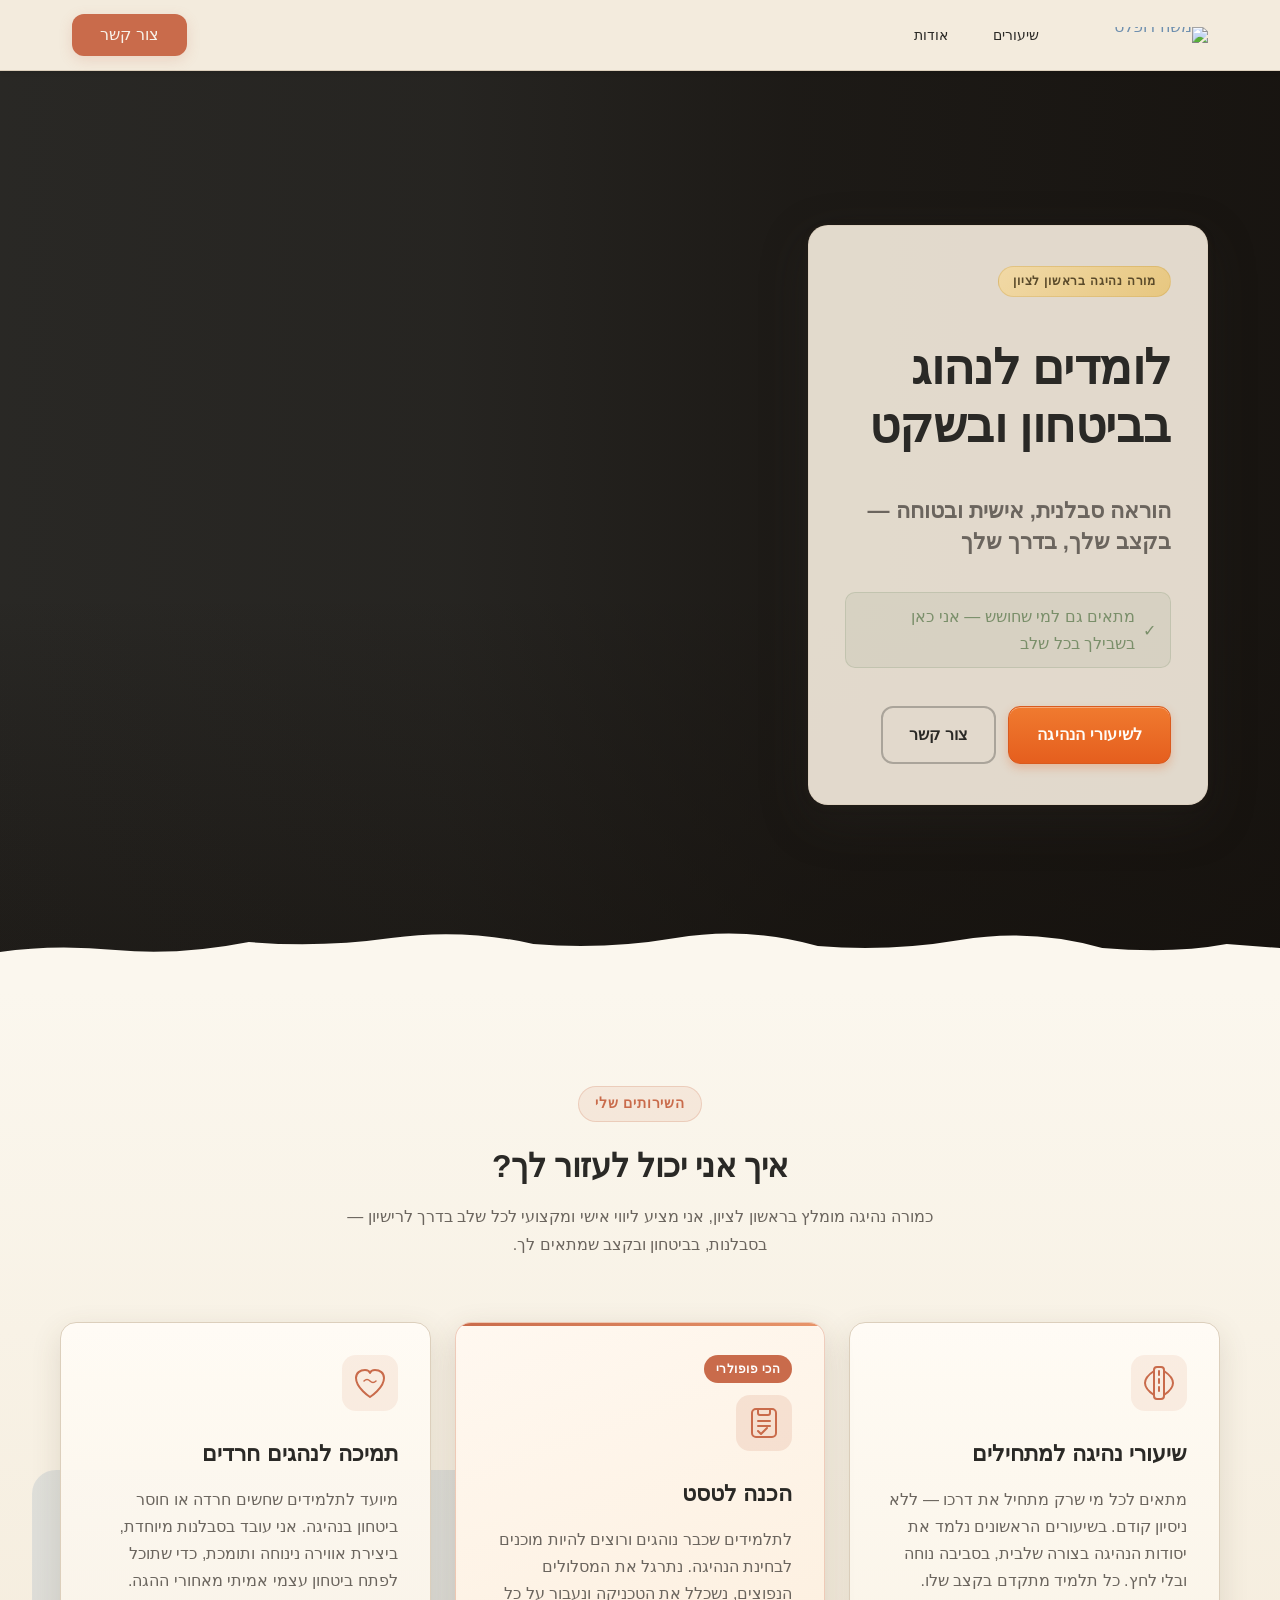
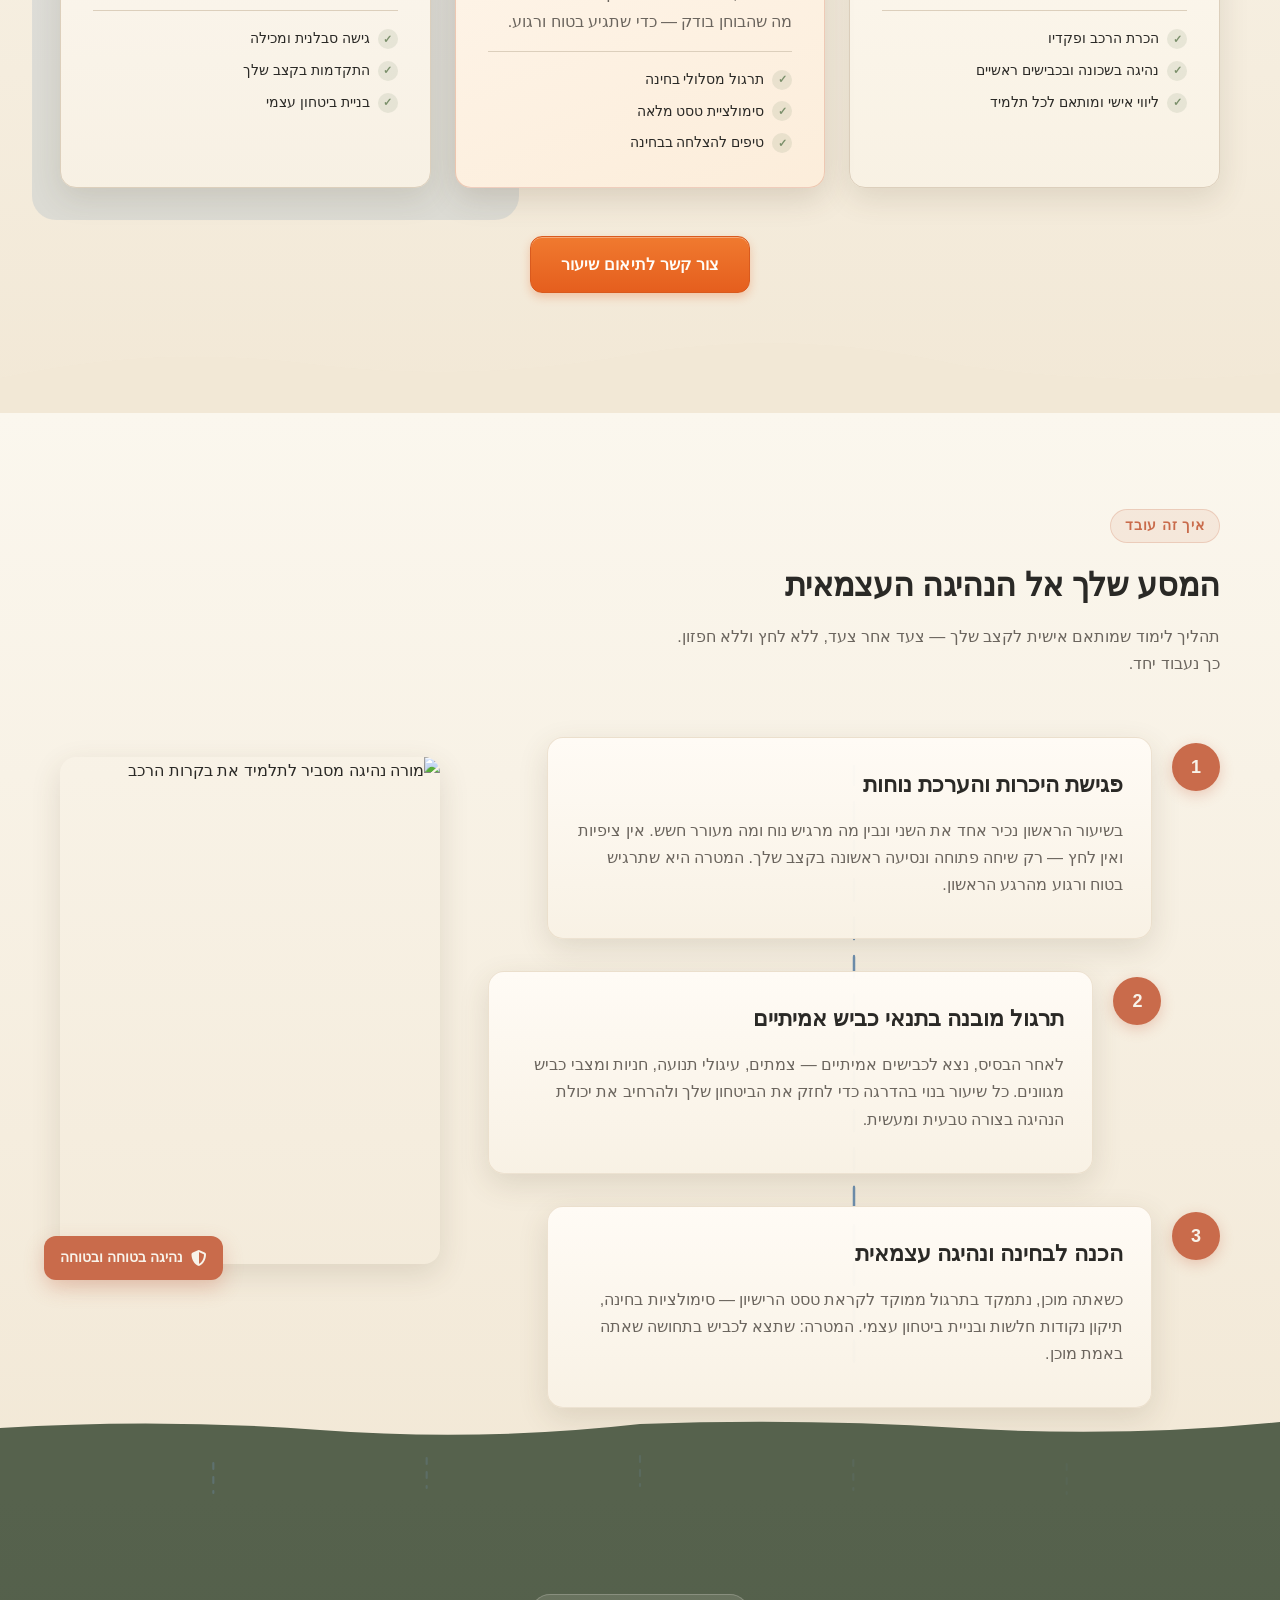
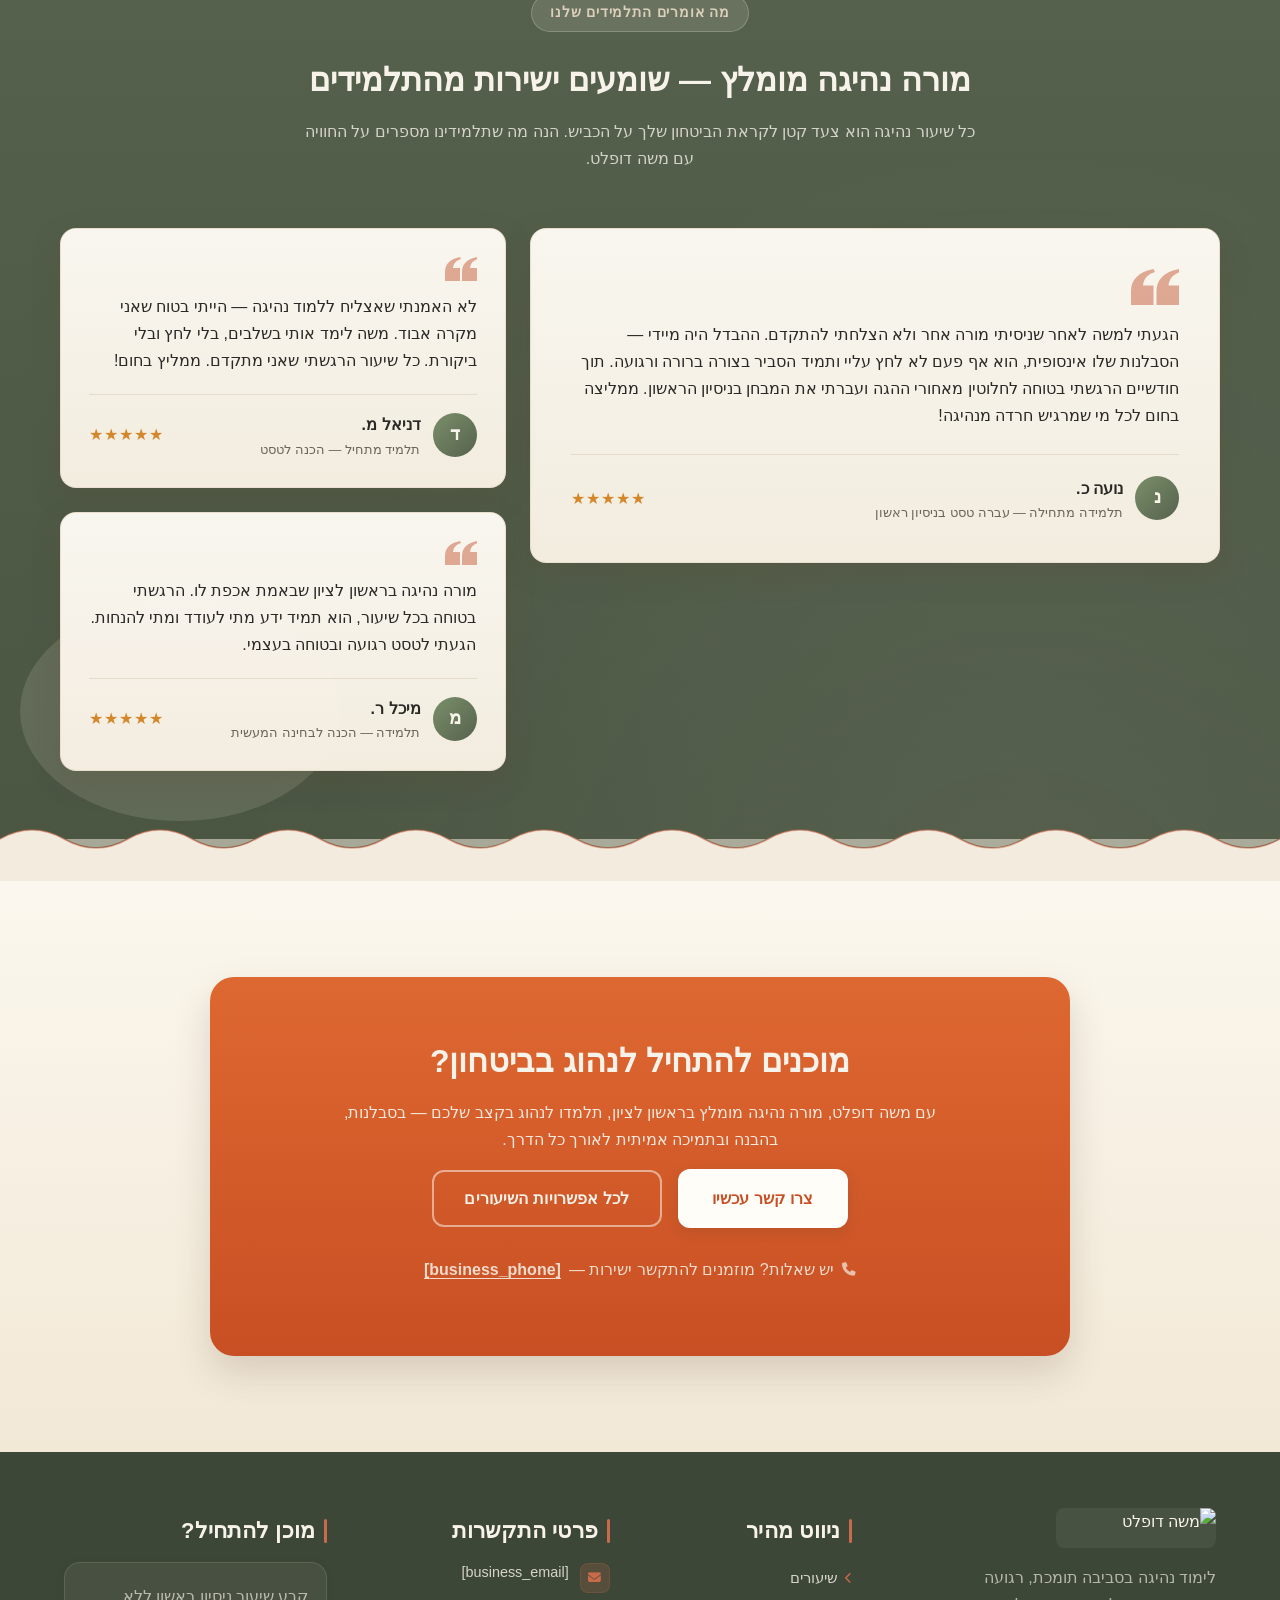
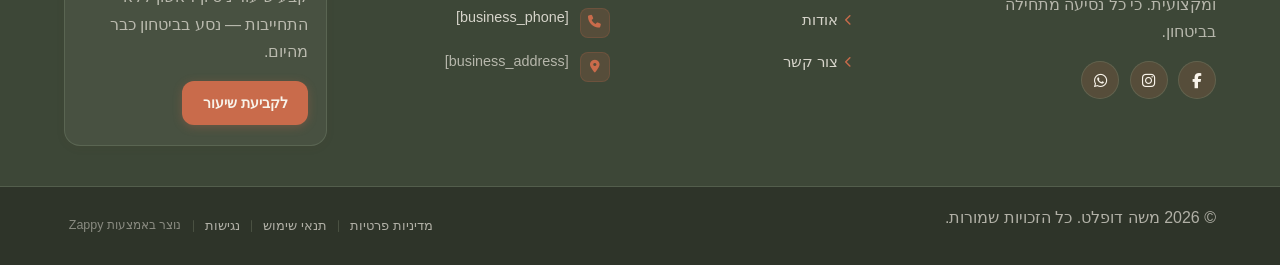
==== commit 5e61ea6e: "Background sync: Progressive GitHub Sync" ====
--- a/index.html
+++ b/index.html
@@ -783,10 +783,10 @@
 </script>
   
   <main>
-    <section class="index-hero-section" data-layout-spec="בית-hero" dir="rtl" data-hero-type="fullscreen-scrim">
+    <section class="index-hero-section" data-layout-spec="בית-hero" dir="rtl" data-hero-type="fullscreen-scrim" id="zappy-section-0">
   <!-- Background Image -->
   <div class="index-hero-bg">
-    <img data-hero-bg="true" data-placeholder="index-hero-image-1" data-context="Natural-light in-car photography showing a warm teaching moment: a calm, friendly male driving instructor in his 50s sitting in the passenger seat of a modern car, gently pointing toward the road ahead while a young nervous student driver grips the steering wheel. Warm golden-hour sunlight streams through the windshield, creating a reassuring and supportive atmosphere. Israeli urban street visible through the windshield. Soft bokeh background, warm lens tone, realistic and human." width="1200" height="700" src="" alt="מורה נהיגה משה דופלט מלמד תלמיד בתוך הרכב בשיעור נהיגה אישי">
+    <div data-zappy-zoom-wrapper="true" data-element-id="img-1775671216531-1kefiddsz" data-element-type="image" data-zappy-zoom-wrapper-width-mode="full" data-zappy-zoom-clip="true" data-zappy-wrapper-margins-applied="true" style="position: absolute !important; top: 0px !important; left: 0px !important; width: 100% !important; height: 100% !important; max-width: none !important; margin-left: 0px !important; margin-right: 0px !important; display: block !important; z-index: 1 !important; overflow: hidden !important;"><img data-hero-bg="true" data-placeholder="index-hero-image-1" data-context="Natural-light in-car photography showing a warm teaching moment: a calm, friendly male driving instructor in his 50s sitting in the passenger seat of a modern car, gently pointing toward the road ahead while a young nervous student driver grips the steering wheel. Warm golden-hour sunlight streams through the windshield, creating a reassuring and supportive atmosphere. Israeli urban street visible through the windshield. Soft bokeh background, warm lens tone, realistic and human." width="1200" height="700" src="/assets/image-index-hero-image-1-1775671544922-hlht45.webp?v=1775671547590" alt="מורה נהיגה משה דופלט מלמד תלמיד בתוך הרכב בשיעור נהיגה אישי" data-hero-background="true" data-element-type="image" data-element-id="img-1775671216531-1kefiddsz" style="min-width: 200px; min-height: 150px; border-radius: 8px; object-position: 50% 50% !important; object-fit: cover; width: 100%; height: 100%; margin: 0px !important;" data-zappy-object-position="50% 50%" data-zappy-zoom="1"></div>
   </div>
 
   <!-- Scrim Overlay -->
@@ -795,16 +795,16 @@
   <!-- Content Card -->
   <div class="index-hero-container">
     <div class="index-hero-card">
-      <span class="index-hero-badge">מורה נהיגה בראשון לציון</span>
-      <h1 class="index-hero-h1">לומדים לנהוג<br>בביטחון ובשקט</h1>
+      <p class="zappy-editable"><span class="index-hero-badge">מורה נהיגה בראשון לציון</span>
+      </p><h1 class="index-hero-h1">לומדים לנהוג<br>בביטחון ובשקט</h1>
       <h3 class="index-hero-subtitle">הוראה סבלנית, אישית ובטוחה —<br>בקצב שלך, בדרך שלך</h3>
       <p class="index-hero-reassurance">
         <span class="index-hero-reassurance-icon" aria-hidden="true">✓</span>
         מתאים גם למי שחושש — אני כאן בשבילך בכל שלב
       </p>
       <div class="index-hero-ctas">
-        <a href="/lessons" class="index-hero-btn-primary">לשיעורי הנהיגה</a>
-        <a href="/contact" class="index-hero-btn-secondary">צור קשר</a>
+        <a href="/lessons" class="index-hero-btn-primary" data-element-type="button" data-element-id="btn-1775671216530-co7xz1s4m" data-native-element="true">לשיעורי הנהיגה</a>
+        <a href="/contact" class="index-hero-btn-secondary" data-element-type="button" data-element-id="btn-1775671216530-qswggu4gr" data-native-element="true">צור קשר</a>
       </div>
     </div>
   </div>
@@ -1339,5 +1339,120 @@
       window.addEventListener('resize', function() { clearTimeout(window._mlrt); window._mlrt = setTimeout(initMobileLangMenu, 250); });
     })();
     </script>
+
+    <script>
+    (function(){
+      var _applied=false;
+      function _isHeroBg(w){var img=w.querySelector('img');if(img&&(img.getAttribute('data-hero-bg')==='true'||img.getAttribute('data-hero-background')==='true'))return true;var p=(w.style.position||'').replace(/\s*!important\s*/g,'').trim();var ww=(w.style.width||'').replace(/\s*!important\s*/g,'').trim();var hh=(w.style.height||'').replace(/\s*!important\s*/g,'').trim();return p==='absolute'&&ww==='100%'&&hh==='100%';}
+      function fixDesktopWrappers(){
+        // No-op: desktop wrapper restoration is handled by ZAPPY_PUBLISHED_ZOOM_WRAPPER_RUNTIME
+        // in script.js (restoreWrapperDimensions). The old inflation logic here was expanding
+        // small wrappers (e.g. 139px logo wrappers) to their parent width, conflicting with
+        // the correct stored dimensions.
+      }
+      function applyMobile(){
+        if(_applied)return;_applied=true;
+        document.querySelectorAll('[data-zappy-zoom-wrapper="true"]').forEach(function(w){
+          var cw=w.style.getPropertyValue('width');
+          if(!cw||cw==='100%')return;
+          if(!w._zappyDesktop)w._zappyDesktop={wStyle:w.getAttribute('style')};
+          var img=w.querySelector('img');
+          if(!img)return;
+          if(!img._zappyDesktop)img._zappyDesktop={src:img.getAttribute('src'),style:img.getAttribute('style')};
+          var mobileZoom=parseFloat(img.getAttribute('data-zappy-mobile-zoom'));
+          var mobileSrc=img.getAttribute('data-zappy-mobile-src');
+          var mobilePos=img.getAttribute('data-zappy-mobile-object-position');
+          var parentOvf=w.parentElement?((w.parentElement.style.overflow||'')+(window.getComputedStyle(w.parentElement).overflow||'')).trim():'';
+          var inConstrainedParent=parentOvf.indexOf('hidden')!==-1||parentOvf.indexOf('clip')!==-1;
+          if(inConstrainedParent){
+            w.style.setProperty('max-width','100%','important');
+          }else{
+            w.style.setProperty('width','100%','important');
+            w.style.setProperty('max-width','100%','important');
+          }
+          if(mobileSrc)img.src=mobileSrc;
+          var pos=mobilePos||img.style.getPropertyValue('object-position')||'50% 50%';
+          if(mobileZoom>1){
+            var wH=w.getAttribute('data-zappy-zoom-wrapper-height');
+            w.style.setProperty('height',wH||'200px','important');
+            img.style.setProperty('position','relative','important');
+            img.style.setProperty('width','100%','important');
+            img.style.setProperty('height','auto','important');
+            img.style.setProperty('min-height','100%','important');
+            img.style.setProperty('max-width','none','important');
+            img.style.setProperty('max-height','none','important');
+            img.style.setProperty('object-fit','cover','important');
+            img.style.setProperty('left','0','important');
+            img.style.setProperty('top','0','important');
+            img.style.setProperty('object-position',pos,'important');
+            img.style.setProperty('transform','scale('+mobileZoom+')','important');
+            img.style.setProperty('transform-origin',pos,'important');
+          }else{
+            if(!inConstrainedParent)w.style.setProperty('height','auto','important');
+            img.style.setProperty('position','relative','important');
+            img.style.setProperty('width','100%','important');
+            img.style.setProperty('height','auto','important');
+            img.style.setProperty('max-width','100%','important');
+            img.style.setProperty('max-height',inConstrainedParent?'none':'400px','important');
+            img.style.setProperty('object-fit','cover','important');
+            img.style.setProperty('left','0','important');
+            img.style.setProperty('top','0','important');
+            img.style.setProperty('transform','none','important');
+            if(mobilePos)img.style.setProperty('object-position',pos,'important');
+          }
+        });
+        document.querySelectorAll('img[data-zappy-mobile-src],img[data-zappy-mobile-object-position],img[data-zappy-mobile-zoom]').forEach(function(img){
+          var zw=img.closest('[data-zappy-zoom-wrapper="true"]');
+          if(zw&&!_isHeroBg(zw))return;
+          if(!img._zappyDesktop)img._zappyDesktop={src:img.getAttribute('src'),style:img.getAttribute('style')};
+          var mobileSrc=img.getAttribute('data-zappy-mobile-src');
+          var mobilePos=img.getAttribute('data-zappy-mobile-object-position');
+          var mobileZoom=parseFloat(img.getAttribute('data-zappy-mobile-zoom'));
+          if(mobileSrc)img.src=mobileSrc;
+          if(mobilePos)img.style.setProperty('object-position',mobilePos,'important');
+          if(mobileZoom>1){
+            img.style.setProperty('transform','scale('+mobileZoom+')','important');
+            img.style.setProperty('transform-origin',mobilePos||'50% 50%','important');
+            var p=img.parentElement;
+            if(p)p.style.setProperty('overflow','hidden','important');
+          }
+        });
+      }
+      function revertDesktop(){
+        if(!_applied)return;_applied=false;
+        document.querySelectorAll('[data-zappy-zoom-wrapper="true"]').forEach(function(w){
+          if(w._zappyDesktop&&w._zappyDesktop.wStyle!=null){w.setAttribute('style',w._zappyDesktop.wStyle);}
+          var img=w.querySelector('img');
+          if(img&&img._zappyDesktop){
+            if(img._zappyDesktop.src!=null)img.setAttribute('src',img._zappyDesktop.src);
+            if(img._zappyDesktop.style!=null)img.setAttribute('style',img._zappyDesktop.style);
+            else img.removeAttribute('style');
+          }
+        });
+        document.querySelectorAll('img[data-zappy-mobile-src],img[data-zappy-mobile-object-position],img[data-zappy-mobile-zoom]').forEach(function(img){
+          var zw=img.closest('[data-zappy-zoom-wrapper="true"]');
+          if(zw&&!_isHeroBg(zw))return;
+          if(img._zappyDesktop){
+            if(img._zappyDesktop.src!=null)img.setAttribute('src',img._zappyDesktop.src);
+            if(img._zappyDesktop.style!=null)img.setAttribute('style',img._zappyDesktop.style);
+            else img.removeAttribute('style');
+          }
+        });
+        _fixHeroBgWrappers();
+        fixDesktopWrappers();
+      }
+      function _fixHeroBgWrappers(){var isMob=window.innerWidth<=768;document.querySelectorAll('[data-zappy-zoom-wrapper="true"]').forEach(function(w){if(!_isHeroBg(w))return;w.style.setProperty('position','absolute','important');w.style.setProperty('top','0','important');w.style.setProperty('left','0','important');w.style.setProperty('width','100%','important');w.style.setProperty('height','100%','important');w.style.setProperty('max-width','none','important');w.style.setProperty('overflow','hidden','important');w.setAttribute('data-zappy-zoom-wrapper-width-mode','full');var img=w.querySelector('img');if(img){img.style.setProperty('width','100%','important');img.style.setProperty('height','100%','important');img.style.setProperty('object-fit','cover','important');img.style.setProperty('position','relative','important');img.style.setProperty('top','0','important');img.style.setProperty('left','0','important');img.style.setProperty('max-width','none','important');img.style.setProperty('max-height','none','important');img.style.setProperty('display','block','important');if(isMob){var mSrc=img.getAttribute('data-zappy-mobile-src');var mPos=img.getAttribute('data-zappy-mobile-object-position');var mZoom=parseFloat(img.getAttribute('data-zappy-mobile-zoom'));if(mSrc){if(!img._zappyDesktop)img._zappyDesktop={src:img.getAttribute('src'),style:img.getAttribute('style')};img.src=mSrc;}if(mPos)img.style.setProperty('object-position',mPos,'important');if(mZoom>1){img.style.setProperty('transform','scale('+mZoom+')','important');img.style.setProperty('transform-origin',mPos||'50% 50%','important');}}}});}
+      function init(){
+        _fixHeroBgWrappers();
+        var mq=window.matchMedia('(max-width:768px)');
+        function onChange(e){if(e.matches)applyMobile();else revertDesktop();}
+        if(mq.matches)applyMobile();
+        else fixDesktopWrappers();
+        try{mq.addEventListener('change',onChange);}catch(e){mq.addListener(onChange);}
+      }
+      if(document.readyState==='loading')document.addEventListener('DOMContentLoaded',init);
+      else setTimeout(init,50);
+    })();
+    </script>
 </body>
 </html>
